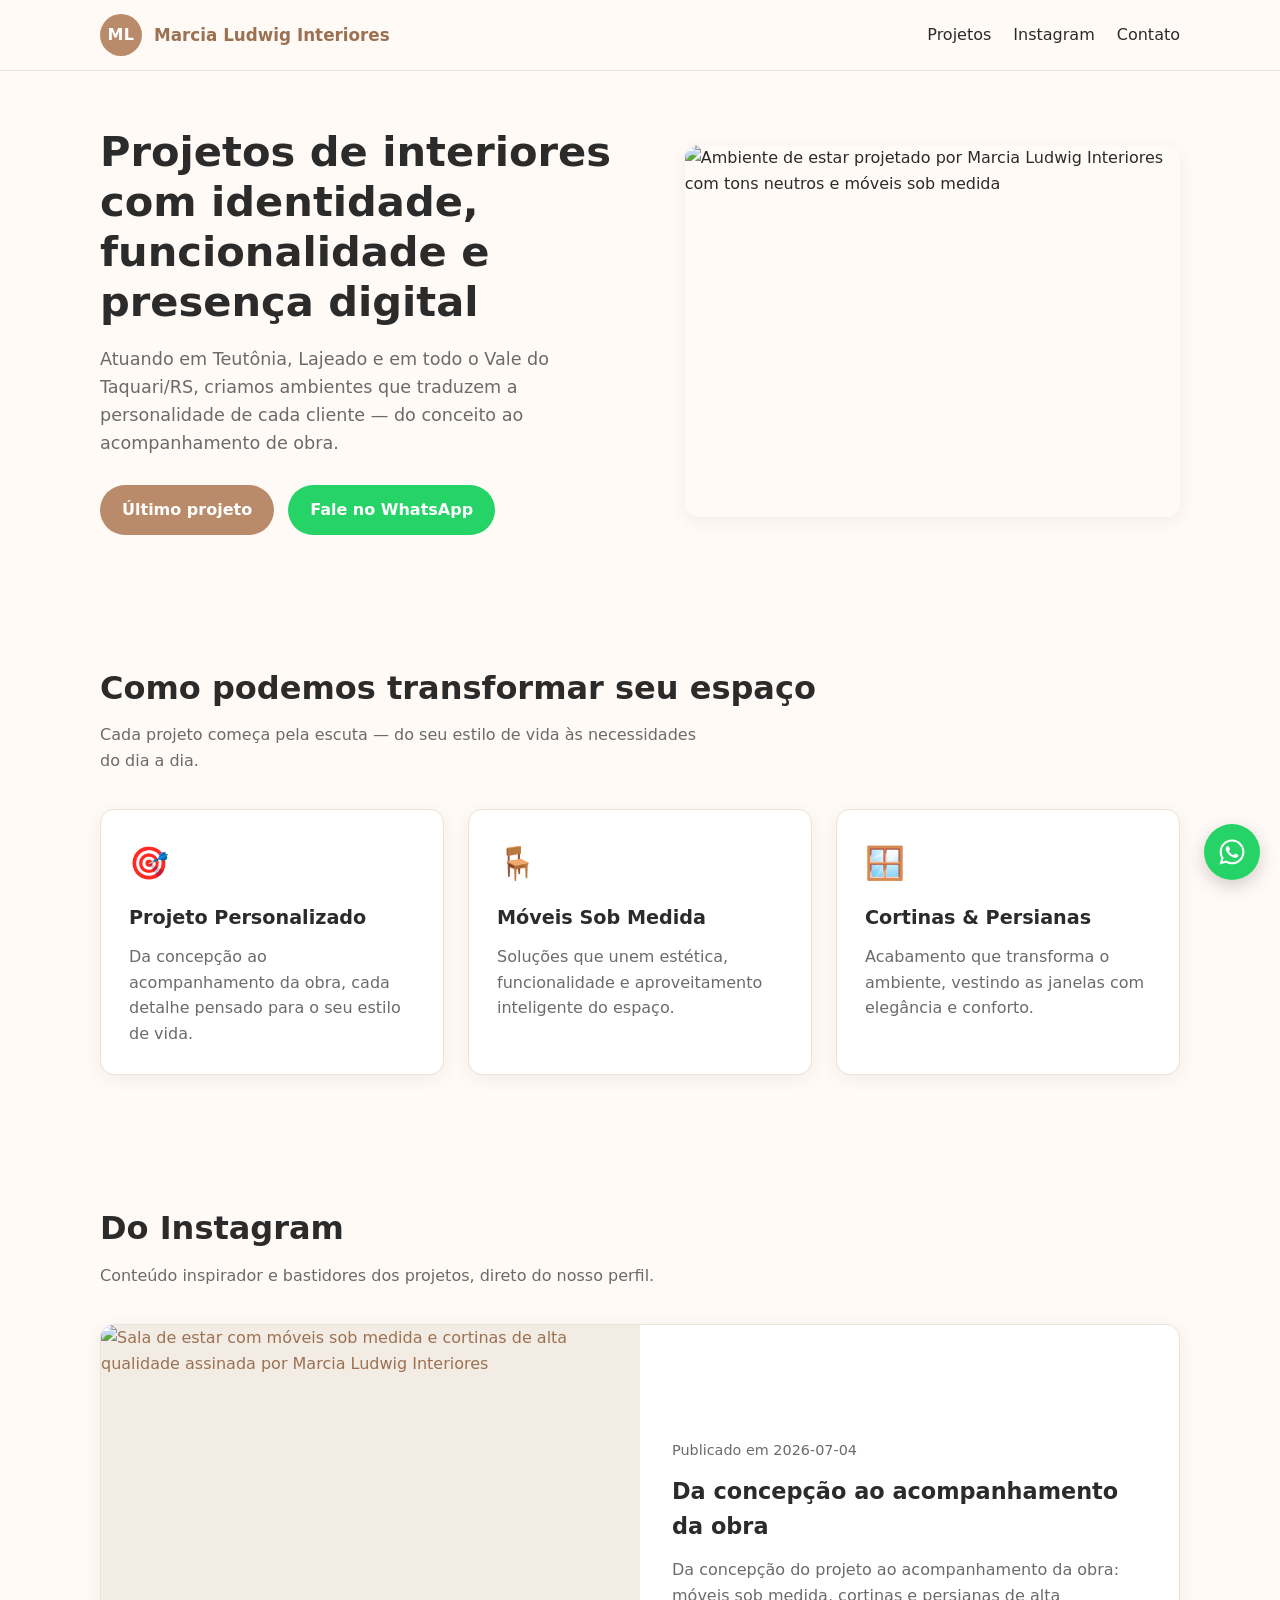
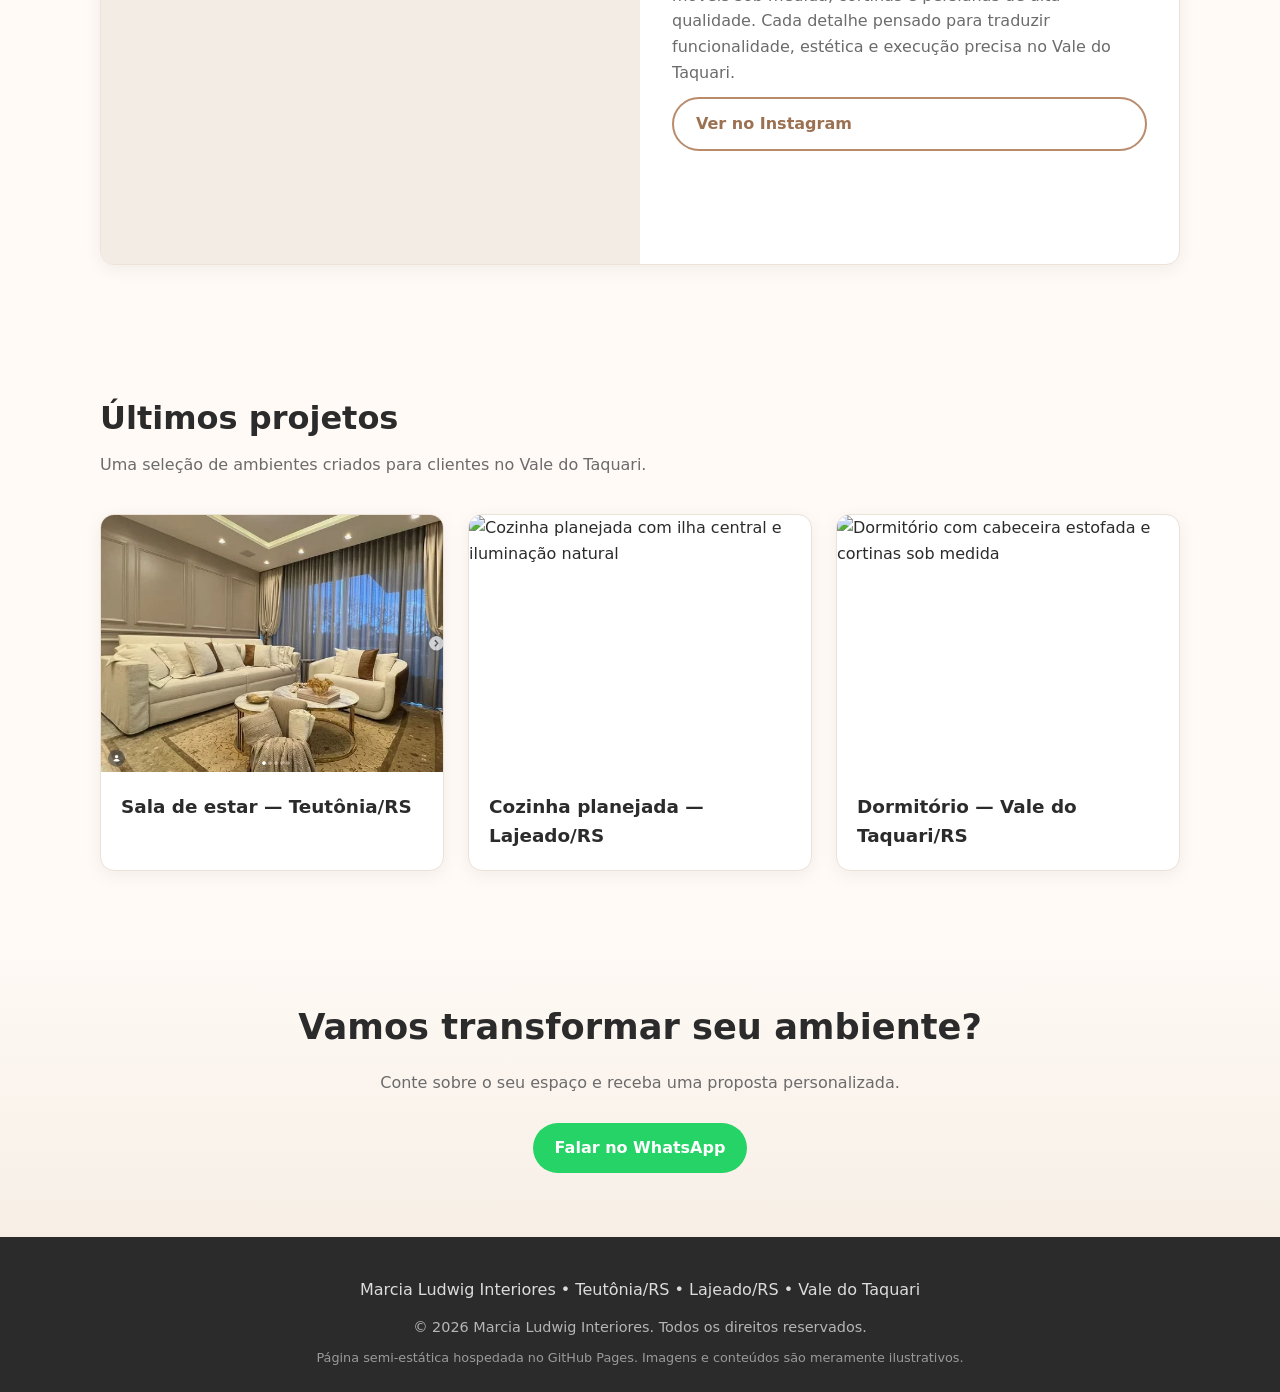
==== index_Vs1.html @ d3be419b "Rename index.html to index_Vs1.html" ====
<!DOCTYPE html>
<html lang="pt-BR">
<head>
  <meta charset="UTF-8">
  <meta name="viewport" content="width=device-width, initial-scale=1.0">

  <!-- ============================= -->
  <!-- CANONICAL & ROBOTS            -->
  <!-- ============================= -->
  <link rel="canonical" href="https://edusidegum.github.io/marcialudwiginteriores/">
  <meta name="robots" content="index, follow, max-snippet:-1, max-image-preview:large, max-video-preview:-1">
  <meta name="googlebot" content="index, follow, max-snippet:-1, max-image-preview:large, max-video-preview:-1">
  <meta name="bingbot" content="index, follow, max-snippet:-1, max-image-preview:large, max-video-preview:-1">

  <!-- ============================= -->
  <!-- HREFLANG                      -->
  <!-- ============================= -->
  <link rel="alternate" hreflang="pt-BR" href="https://edusidegum.github.io/marcialudwiginteriores/">
  <link rel="alternate" hreflang="x-default" href="https://edusidegum.github.io/marcialudwiginteriores/">

  <!-- ============================= -->
  <!-- OPEN GRAPH / TWITTER          -->
  <!-- ============================= -->
  <meta property="og:type" content="website">
  <meta property="og:site_name" content="Marcia Ludwig Interiores">
  <meta property="og:title" content="Marcia Ludwig Interiores — Projetos de interiores no Vale do Taquari">
  <meta property="og:description" content="Projetos de interiores com identidade, funcionalidade e presença digital. Atuação em Teutônia, Lajeado e Vale do Taquari/RS.">
  <meta property="og:url" content="https://edusidegum.github.io/marcialudwiginteriores/">
  <meta property="og:image" content="https://edusidegum.github.io/marcialudwiginteriores/assets/img/og-cover.jpg">
  <meta property="og:image:width" content="1200">
  <meta property="og:image:height" content="630">
  <meta property="og:locale" content="pt_BR">
  <meta name="twitter:card" content="summary_large_image">
  <meta name="twitter:title" content="Marcia Ludwig Interiores — Projetos de interiores no Vale do Taquari">
  <meta name="twitter:description" content="Projetos de interiores com identidade, funcionalidade e presença digital. Atuação em Teutônia, Lajeado e Vale do Taquari/RS.">
  <meta name="twitter:image" content="https://edusidegum.github.io/marcialudwiginteriores/assets/img/og-cover.jpg">

  <!-- ============================= -->
  <!-- FAVICON                       -->
  <!-- ============================= -->
  <link rel="icon" type="image/svg+xml" href="assets/img/favicon.svg">
  <link rel="apple-touch-icon" href="assets/img/favicon.svg">
  <link rel="mask-icon" href="assets/img/favicon.svg" color="#b98b6a">

  <!-- ============================= -->
  <!-- PRELOAD / PRECONNECT          -->
  <!-- ============================= -->
  <link rel="preload" href="assets/fonts/Inter-VariableFont_opsz,wght.woff2" as="font" type="font/woff2" crossorigin>
  <link rel="preload" as="image" href="assets/img/hero.webp" fetchpriority="high">
  <link rel="preconnect" href="https://www.instagram.com">
  <link rel="dns-prefetch" href="https://www.instagram.com">

  <!-- ============================= -->
  <!-- TÍTULO / DESCRIÇÃO            -->
  <!-- ============================= -->
  <title>Marcia Ludwig Interiores — Projetos de interiores no Vale do Taquari</title>
  <meta name="description" content="Projetos de interiores com identidade, funcionalidade e presença digital. Atuação em Teutônia, Lajeado e Vale do Taquari/RS.">
  <meta name="author" content="Marcia Ludwig Interiores">

  <!-- ============================= -->
  <!-- JSON-LD (Schema.org @graph)   -->
  <!-- ============================= -->
  <script type="application/ld+json">
  {
    "@context": "https://schema.org",
    "@graph": [
      {
        "@type": ["InteriorDesignBusiness", "LocalBusiness", "Organization"],
        "@id": "https://edusidegum.github.io/marcialudwiginteriores/#business",
        "name": "Marcia Ludwig Interiores",
        "telephone": "+5551993407905",
        "url": "https://edusidegum.github.io/marcialudwiginteriores/",
        "image": "https://edusidegum.github.io/marcialudwiginteriores/assets/img/og-cover.jpg",
        "address": {
          "@type": "PostalAddress",
          "addressLocality": "Teutônia",
          "addressRegion": "RS",
          "addressCountry": "BR"
        },
        "areaServed": ["Teutônia", "Lajeado", "Vale do Taquari", "RS"],
        "openingHours": "Mo-Sa 08:00-18:00",
        "sameAs": [
          "https://www.instagram.com/marcialudwiginteriores"
        ]
      },
      {
        "@type": "WebSite",
        "@id": "https://edusidegum.github.io/marcialudwiginteriores/#website",
        "url": "https://edusidegum.github.io/marcialudwiginteriores/",
        "name": "Marcia Ludwig Interiores",
        "inLanguage": "pt-BR",
        "publisher": {
          "@id": "https://edusidegum.github.io/marcialudwiginteriores/#business"
        },
        "potentialAction": {
          "@type": "SearchAction",
          "target": {
            "@type": "EntryPoint",
            "urlTemplate": "https://edusidegum.github.io/marcialudwiginteriores/?s={search_term_string}"
          },
          "query-input": "required name=search_term_string"
        }
      },
      {
        "@type": "WebPage",
        "@id": "https://edusidegum.github.io/marcialudwiginteriores/#webpage",
        "url": "https://edusidegum.github.io/marcialudwiginteriores/",
        "name": "Marcia Ludwig Interiores — Projetos de interiores no Vale do Taquari",
        "description": "Projetos de interiores com identidade, funcionalidade e presença digital. Atuação em Teutônia, Lajeado e Vale do Taquari/RS.",
        "inLanguage": "pt-BR",
        "isPartOf": {
          "@id": "https://edusidegum.github.io/marcialudwiginteriores/#website"
        },
        "about": {
          "@id": "https://edusidegum.github.io/marcialudwiginteriores/#business"
        }
      }
    ]
  }
  </script>

  <!-- ============================= -->
  <!-- CSS INLINE                    -->
  <!-- ============================= -->
  <style>
    /* ---------- Fontes ---------- */
    @font-face {
      font-family: 'Inter';
      src: url('assets/fonts/Inter-VariableFont_opsz,wght.woff2') format('woff2-variations');
      font-weight: 100 900;
      font-display: swap;
    }

    @font-face {
      font-family: 'Inter';
      src: url('assets/fonts/Inter-Italic-VariableFont_opsz,wght.woff2') format('woff2-variations');
      font-weight: 100 900;
      font-style: italic;
      font-display: swap;
    }

    /* ---------- Variáveis de tema ---------- */
    :root {
      --bg: #fffaf6;
      --surface: #ffffff;
      --primary: #b98b6a;
      --primary-dark: #9c7152;
      --text: #2b2b2b;
      --text-muted: #6b6b6b;
      --border: #ece2d8;
      --shadow: 0 4px 18px rgba(0, 0, 0, 0.06);
      --radius: 14px;
      --max-width: 1120px;
      --whatsapp: #25d366;
    }

    /* ---------- Reset básico ---------- */
    *, *::before, *::after {
      box-sizing: border-box;
      margin: 0;
      padding: 0;
    }

    html {
      scroll-behavior: smooth;
    }

    body {
      font-family: 'Inter', system-ui, -apple-system, Segoe UI, Roboto, sans-serif;
      background-color: var(--bg);
      color: var(--text);
      line-height: 1.6;
      -webkit-font-smoothing: antialiased;
    }

    img {
      max-width: 100%;
      height: auto;
      display: block;
    }

    a {
      color: var(--primary-dark);
      text-decoration: none;
    }

    a:hover {
      text-decoration: underline;
    }

    .container {
      width: 100%;
      max-width: var(--max-width);
      margin: 0 auto;
      padding: 0 20px;
    }

    /* ---------- Skip link ---------- */
    .skip-link {
      position: absolute;
      left: -999px;
      top: 0;
      background: var(--primary);
      color: #fff;
      padding: 10px 16px;
      z-index: 1000;
      border-radius: 0 0 8px 0;
    }

    .skip-link:focus {
      left: 0;
    }

    /* ---------- Header ---------- */
    .site-header {
      position: sticky;
      top: 0;
      background: rgba(255, 250, 246, 0.92);
      backdrop-filter: blur(8px);
      border-bottom: 1px solid var(--border);
      z-index: 100;
    }

    .site-header .container {
      display: flex;
      align-items: center;
      justify-content: space-between;
      gap: 16px;
      padding-top: 14px;
      padding-bottom: 14px;
    }

    .brand {
      display: flex;
      align-items: center;
      gap: 12px;
      font-weight: 700;
    }

    .brand .logo {
      display: inline-flex;
      align-items: center;
      justify-content: center;
      width: 42px;
      height: 42px;
      border-radius: 50%;
      background: var(--primary);
      color: #fff;
      font-weight: 800;
      letter-spacing: 0.5px;
    }

    .brand .brand-name {
      font-size: 1.05rem;
      line-height: 1.2;
    }

    .site-nav ul {
      list-style: none;
      display: flex;
      gap: 22px;
      align-items: center;
    }

    .site-nav a {
      color: var(--text);
      font-weight: 500;
    }

    .site-nav a:hover {
      color: var(--primary-dark);
    }

    /* ---------- Botões ---------- */
    .btn {
      display: inline-block;
      padding: 12px 22px;
      border-radius: 999px;
      font-weight: 600;
      transition: transform 0.15s ease, background 0.2s ease;
      cursor: pointer;
      border: none;
    }

    .btn-primary {
      background: var(--primary);
      color: #fff;
    }

    .btn-primary:hover {
      background: var(--primary-dark);
      text-decoration: none;
    }

    .btn-outline {
      background: transparent;
      color: var(--primary-dark);
      border: 2px solid var(--primary);
    }

    .btn-outline:hover {
      background: var(--primary);
      color: #fff;
      text-decoration: none;
    }

    .btn-whatsapp {
      background: var(--whatsapp);
      color: #fff;
    }

    .btn-whatsapp:hover {
      background: #1da851;
      text-decoration: none;
    }

    /* ---------- Hero ---------- */
    .hero {
      padding: 56px 0 64px;
    }

    .hero .container {
      display: grid;
      grid-template-columns: 1.1fr 1fr;
      gap: 40px;
      align-items: center;
    }

    .hero h1 {
      font-size: clamp(1.8rem, 3.4vw, 2.6rem);
      line-height: 1.2;
      margin-bottom: 18px;
    }

    .hero p.subtitle {
      color: var(--text-muted);
      font-size: 1.1rem;
      margin-bottom: 28px;
      max-width: 52ch;
    }

    .hero .cta-group {
      display: flex;
      flex-wrap: wrap;
      gap: 14px;
    }

    .hero-img {
      border-radius: var(--radius);
      box-shadow: var(--shadow);
      width: 100%;
      aspect-ratio: 4 / 3;
      object-fit: cover;
    }

    /* ---------- Seção genérica ---------- */
    section {
      padding: 64px 0;
    }

    .section-title {
      font-size: clamp(1.5rem, 2.6vw, 2rem);
      margin-bottom: 8px;
    }

    .section-subtitle {
      color: var(--text-muted);
      margin-bottom: 36px;
      max-width: 60ch;
    }

    /* ---------- Valores ---------- */
    .values-grid {
      display: grid;
      grid-template-columns: repeat(3, 1fr);
      gap: 24px;
    }

    .value-card {
      background: var(--surface);
      border: 1px solid var(--border);
      border-radius: var(--radius);
      padding: 28px;
      box-shadow: var(--shadow);
    }

    .value-card .icon {
      font-size: 2rem;
      margin-bottom: 14px;
    }

    .value-card h3 {
      font-size: 1.2rem;
      margin-bottom: 10px;
    }

    .value-card p {
      color: var(--text-muted);
    }

    /* ---------- Instagram feature ---------- */
    .ig-feature {
      background: var(--surface);
      border: 1px solid var(--border);
      border-radius: var(--radius);
      box-shadow: var(--shadow);
      overflow: hidden;
    }

    .ig-feature .container-grid {
      display: grid;
      grid-template-columns: 1fr 1fr;
      align-items: stretch;
    }

    .ig-feature .ig-img-wrap {
      position: relative;
      background: #f3ece4;
    }

    .ig-feature .ig-img-wrap img {
      width: 100%;
      height: 100%;
      object-fit: cover;
    }

    .ig-feature .ig-text {
      padding: 32px;
      display: flex;
      flex-direction: column;
      justify-content: center;
      gap: 12px;
    }

    .ig-feature .ig-date {
      color: var(--text-muted);
      font-size: 0.9rem;
    }

    .ig-feature .ig-title {
      font-size: 1.4rem;
    }

    .ig-feature .ig-excerpt {
      color: var(--text-muted);
    }

    /* ---------- Portfolio ---------- */
    .portfolio-carousel {
      display: grid;
      grid-template-columns: repeat(3, 1fr);
      gap: 24px;
    }

    .project-card {
      background: var(--surface);
      border: 1px solid var(--border);
      border-radius: var(--radius);
      overflow: hidden;
      box-shadow: var(--shadow);
    }

    .project-card img {
      width: 100%;
      aspect-ratio: 4 / 3;
      object-fit: cover;
    }

    .project-card .project-body {
      padding: 20px;
    }

    .project-card h3 {
      font-size: 1.15rem;
    }

    /* ---------- Contato ---------- */
    .contact {
      text-align: center;
      background: linear-gradient(180deg, #fffaf6 0%, #f7efe6 100%);
    }

    .contact h2 {
      font-size: clamp(1.6rem, 3vw, 2.2rem);
      margin-bottom: 14px;
    }

    .contact p {
      color: var(--text-muted);
      margin-bottom: 28px;
    }

    /* ---------- Footer ---------- */
    .site-footer {
      background: #2b2b2b;
      color: #dcdcdc;
      padding: 40px 0 24px;
    }

    .site-footer .footer-info {
      text-align: center;
      margin-bottom: 14px;
    }

    .site-footer .footer-copy {
      text-align: center;
      font-size: 0.9rem;
      color: #b5b5b5;
      margin-bottom: 8px;
    }

    .site-footer .footer-disclaimer {
      text-align: center;
      font-size: 0.8rem;
      color: #9a9a9a;
    }

    /* ---------- Floating WhatsApp ---------- */
    .whatsapp-float {
      position: fixed;
      right: 20px;
      bottom: 20px;
      width: 56px;
      height: 56px;
      background: var(--whatsapp);
      border-radius: 50%;
      display: flex;
      align-items: center;
      justify-content: center;
      box-shadow: 0 6px 18px rgba(0, 0, 0, 0.18);
      z-index: 999;
    }

    .whatsapp-float:hover {
      background: #1da851;
      text-decoration: none;
    }

    .whatsapp-float svg {
      width: 30px;
      height: 30px;
      fill: #fff;
    }

    /* ---------- Responsivo ---------- */
    @media (max-width: 860px) {
      .hero .container,
      .ig-feature .container-grid {
        grid-template-columns: 1fr;
      }

      .values-grid,
      .portfolio-carousel {
        grid-template-columns: 1fr;
      }

      .site-nav ul {
        gap: 14px;
      }
    }
  </style>
</head>

<body>
  <!-- Skip link -->
  <a class="skip-link" href="#conteudo">Pular para o conteúdo</a>

  <!-- ============================= -->
  <!-- HEADER                        -->
  <!-- ============================= -->
  <header class="site-header">
    <div class="container">
      <a class="brand" href="https://edusidegum.github.io/marcialudwiginteriores/" aria-label="Marcia Ludwig Interiores — página inicial">
        <span class="logo" aria-hidden="true">ML</span>
        <span class="brand-name">Marcia Ludwig Interiores</span>
      </a>

      <nav class="site-nav" aria-label="Navegação principal">
        <ul>
          <li><a href="#projetos">Projetos</a></li>
          <li><a href="https://www.instagram.com/marcialudwiginteriores" target="_blank" rel="noopener noreferrer">Instagram</a></li>
          <li><a href="#contato">Contato</a></li>
        </ul>
      </nav>
    </div>
  </header>

  <!-- ============================= -->
  <!-- MAIN                          -->
  <!-- ============================= -->
  <main id="conteudo">

    <!-- ---------- HERO ---------- -->
    <section class="hero" aria-label="Apresentação">
      <div class="container">
        <div class="hero-text">
          <h1>Projetos de interiores com identidade, funcionalidade e presença digital</h1>
          <p class="subtitle">
            Atuando em Teutônia, Lajeado e em todo o Vale do Taquari/RS, criamos ambientes
            que traduzem a personalidade de cada cliente — do conceito ao acompanhamento de obra.
          </p>
          <div class="cta-group">
            <a class="btn btn-primary" href="#projetos">Último projeto</a>
            <a class="btn btn-whatsapp" href="https://wa.me/5551993407905?text=Vim_da_Pagina_Home" target="_blank" rel="noopener noreferrer">Fale no WhatsApp</a>
          </div>
        </div>

        <div class="hero-media">
          <img
            class="hero-img"
            src="assets/img/hero.webp"
            alt="Ambiente de estar projetado por Marcia Ludwig Interiores com tons neutros e móveis sob medida"
            width="800"
            height="600"
            fetchpriority="high"
            decoding="async">
        </div>
      </div>
    </section>

    <!-- ---------- VALORES ---------- -->
    <section class="values" aria-label="Diferenciais">
      <div class="container">
        <h2 class="section-title">Como podemos transformar seu espaço</h2>
        <p class="section-subtitle">Cada projeto começa pela escuta — do seu estilo de vida às necessidades do dia a dia.</p>

        <div class="values-grid">
          <article class="value-card">
            <div class="icon" aria-hidden="true">🎯</div>
            <h3>Projeto Personalizado</h3>
            <p>Da concepção ao acompanhamento da obra, cada detalhe pensado para o seu estilo de vida.</p>
          </article>

          <article class="value-card">
            <div class="icon" aria-hidden="true">🪑</div>
            <h3>Móveis Sob Medida</h3>
            <p>Soluções que unem estética, funcionalidade e aproveitamento inteligente do espaço.</p>
          </article>

          <article class="value-card">
            <div class="icon" aria-hidden="true">🪟</div>
            <h3>Cortinas &amp; Persianas</h3>
            <p>Acabamento que transforma o ambiente, vestindo as janelas com elegância e conforto.</p>
          </article>
        </div>
      </div>
    </section>

    <!-- ---------- INSTAGRAM FEATURE ---------- -->
    <section class="ig-feature-section" aria-label="Destaque do Instagram">
      <div class="container">
        <h2 class="section-title">Do Instagram</h2>
        <p class="section-subtitle">Conteúdo inspirador e bastidores dos projetos, direto do nosso perfil.</p>

        <article class="ig-feature">
          <div class="container-grid">
            <div class="ig-img-wrap">
              <a id="ig-img-link" href="https://www.instagram.com/marcialudwiginteriores/" target="_blank" rel="noopener noreferrer">
                <img
                  id="ig-img"
                  src="assets/img/ig-fallback.webp"
                  alt="Publicação em destaque do Instagram de Marcia Ludwig Interiores"
                  width="600"
                  height="600"
                  loading="lazy"
                  decoding="async">
              </a>
            </div>

            <div class="ig-text">
              <span class="ig-date" id="ig-date">Atualizado em breve</span>
              <h3 class="ig-title" id="ig-title-text">Acompanhe nosso Instagram</h3>
              <p class="ig-excerpt" id="ig-excerpt">
                Seguimos compartilhando projetos, ambientes e novidades. Visite nosso perfil para ver
                os últimos trabalhos e inspirações de interiores.
              </p>
              <a id="ig-cta" class="btn btn-outline" href="https://www.instagram.com/marcialudwiginteriores/" target="_blank" rel="noopener noreferrer">Ver no Instagram</a>
            </div>
          </div>
        </article>
      </div>
    </section>

    <!-- ---------- PORTFOLIO ---------- -->
    <section class="portfolio" id="projetos" aria-label="Portfólio">
      <div class="container">
        <h2 class="section-title">Últimos projetos</h2>
        <p class="section-subtitle">Uma seleção de ambientes criados para clientes no Vale do Taquari.</p>

        <div class="portfolio-carousel">
          <article class="project-card">
            <img
              src="assets/img/projeto-01.webp"
              alt="Sala de estar com paleta neutra e móveis sob medida assinada por Marcia Ludwig Interiores"
              width="600"
              height="450"
              loading="lazy"
              decoding="async">
            <div class="project-body">
              <h3>Sala de estar — Teutônia/RS</h3>
            </div>
          </article>

          <article class="project-card">
            <img
              src="assets/img/projeto-02.webp"
              alt="Cozinha planejada com ilha central e iluminação natural"
              width="600"
              height="450"
              loading="lazy"
              decoding="async">
            <div class="project-body">
              <h3>Cozinha planejada — Lajeado/RS</h3>
            </div>
          </article>

          <article class="project-card">
            <img
              src="assets/img/projeto-03.webp"
              alt="Dormitório com cabeceira estofada e cortinas sob medida"
              width="600"
              height="450"
              loading="lazy"
              decoding="async">
            <div class="project-body">
              <h3>Dormitório — Vale do Taquari/RS</h3>
            </div>
          </article>
        </div>
      </div>
    </section>

    <!-- ---------- CONTATO ---------- -->
    <section class="contact" id="contato" aria-label="Contato">
      <div class="container">
        <h2>Vamos transformar seu ambiente?</h2>
        <p>Conte sobre o seu espaço e receba uma proposta personalizada.</p>
        <a class="btn btn-whatsapp" href="https://wa.me/5551993407905?text=Vim_da_Pagina_Home" target="_blank" rel="noopener noreferrer">Falar no WhatsApp</a>
      </div>
    </section>

  </main>

  <!-- ============================= -->
  <!-- FOOTER                        -->
  <!-- ============================= -->
  <footer class="site-footer">
    <div class="container">
      <p class="footer-info">Marcia Ludwig Interiores • Teutônia/RS • Lajeado/RS • Vale do Taquari</p>
      <p class="footer-copy">© 2026 Marcia Ludwig Interiores. Todos os direitos reservados.</p>
      <p class="footer-disclaimer">Página semi-estática hospedada no GitHub Pages. Imagens e conteúdos são meramente ilustrativos.</p>
    </div>
  </footer>

  <!-- ============================= -->
  <!-- FLOATING WHATSAPP             -->
  <!-- ============================= -->
  <a class="whatsapp-float"
     href="https://wa.me/5551993407905?text=Vim_da_Pagina_Home"
     target="_blank"
     rel="noopener noreferrer"
     aria-label="Falar no WhatsApp">
    <svg viewBox="0 0 24 24" aria-hidden="true" focusable="false">
      <path d="M19.05 4.91A9.82 9.82 0 0 0 12.04 2C6.58 2 2.13 6.45 2.13 11.91c0 1.75.46 3.45 1.32 4.95L2 22l5.25-1.38a9.9 9.9 0 0 0 4.79 1.22h.01c5.46 0 9.91-4.45 9.91-9.91 0-2.65-1.03-5.14-2.91-7.02ZM12.05 20.15h-.01a8.2 8.2 0 0 1-4.18-1.15l-.3-.18-3.12.82.83-3.04-.2-.31a8.18 8.18 0 0 1-1.26-4.38c0-4.54 3.7-8.23 8.24-8.23 2.2 0 4.27.86 5.82 2.42a8.18 8.18 0 0 1 2.41 5.82c0 4.54-3.69 8.23-8.23 8.23Zm4.52-6.16c-.25-.12-1.47-.72-1.69-.81-.23-.08-.39-.12-.56.12-.16.25-.64.81-.79.97-.14.17-.29.19-.54.06-.25-.12-1.05-.39-1.99-1.23-.74-.66-1.23-1.47-1.38-1.72-.14-.25-.02-.38.11-.5.11-.11.25-.29.37-.43.12-.14.16-.25.25-.41.08-.17.04-.31-.02-.43-.06-.12-.56-1.34-.76-1.84-.2-.48-.41-.42-.56-.43h-.48c-.17 0-.43.06-.66.31-.23.25-.86.85-.86 2.07 0 1.22.89 2.4 1.01 2.56.12.17 1.75 2.67 4.23 3.74.59.26 1.05.41 1.41.52.59.19 1.13.16 1.56.1.48-.07 1.47-.6 1.68-1.18.21-.58.21-1.07.14-1.18-.06-.11-.22-.17-.47-.29Z"/>
    </svg>
  </a>

  <!-- ============================= -->
  <!-- SCRIPTS                       -->
  <!-- ============================= -->
  <script src="assets/js/main.js" defer></script>
</body>
</html>
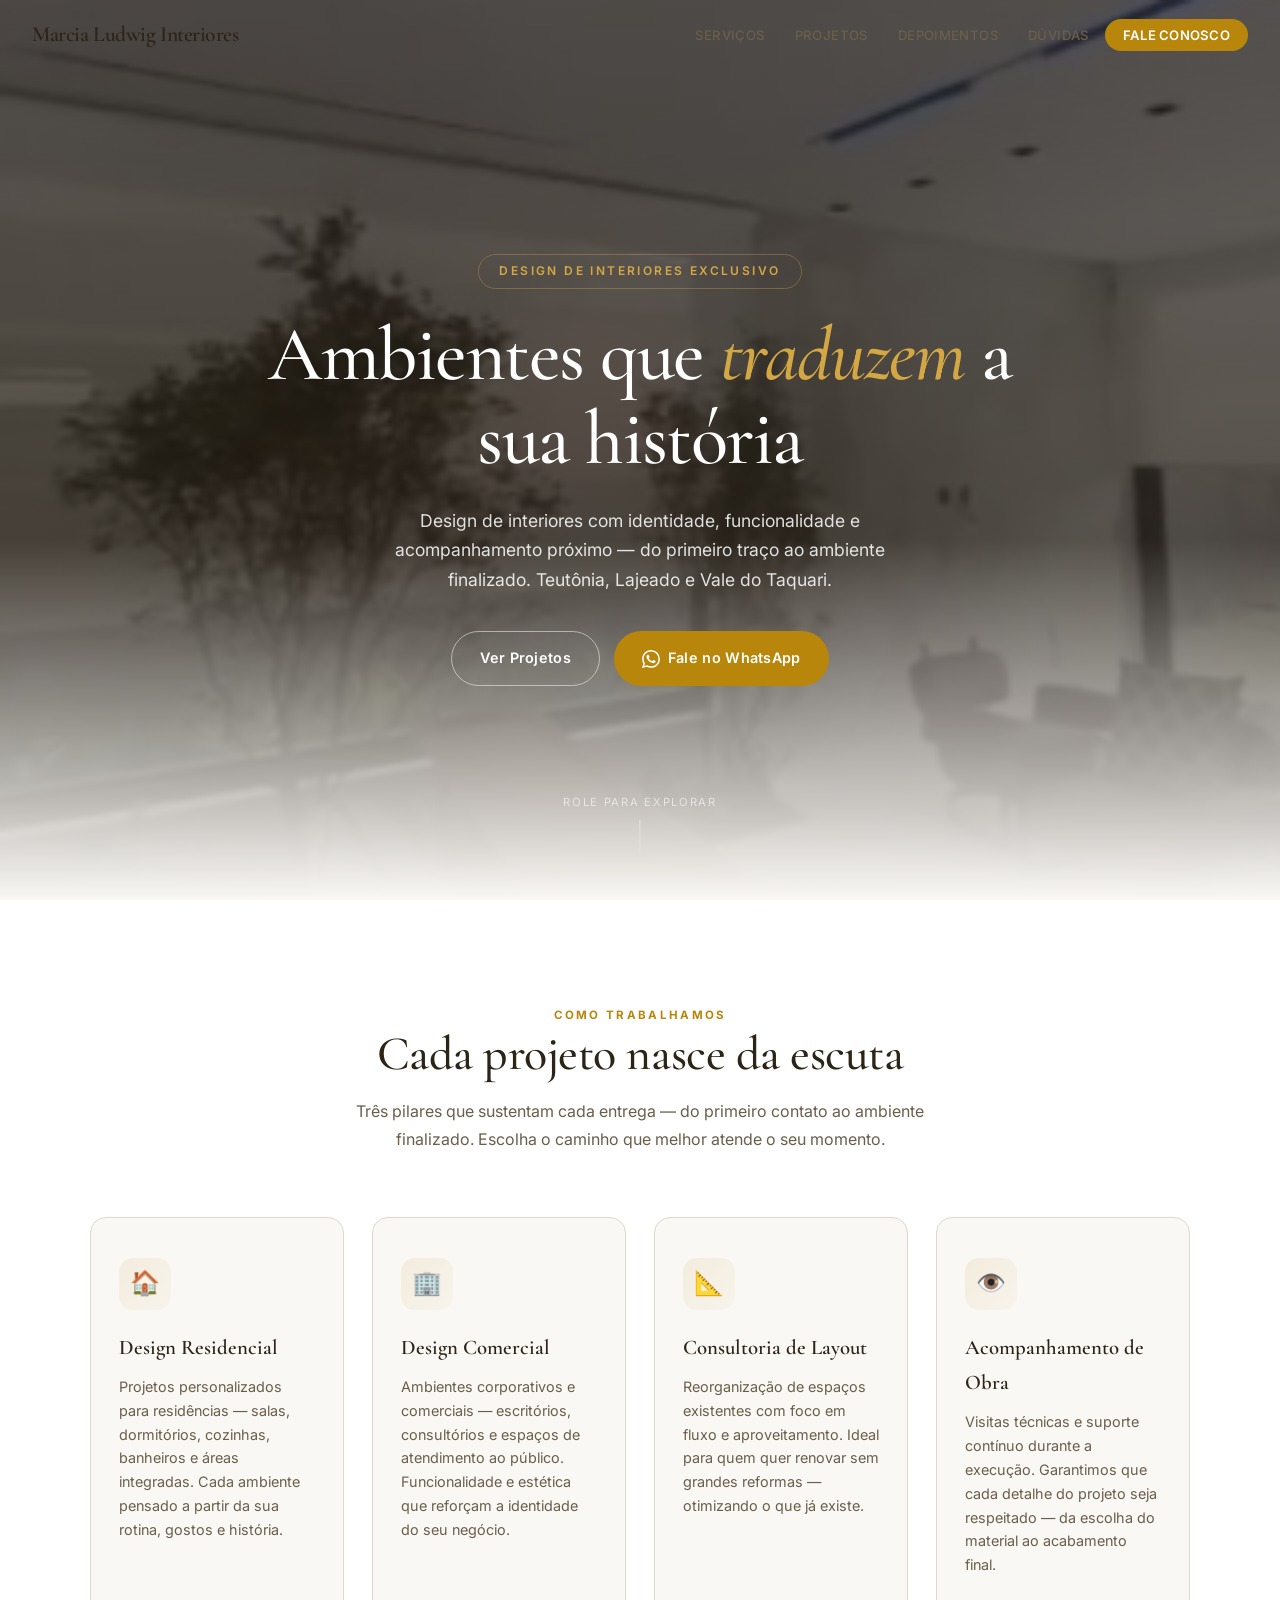
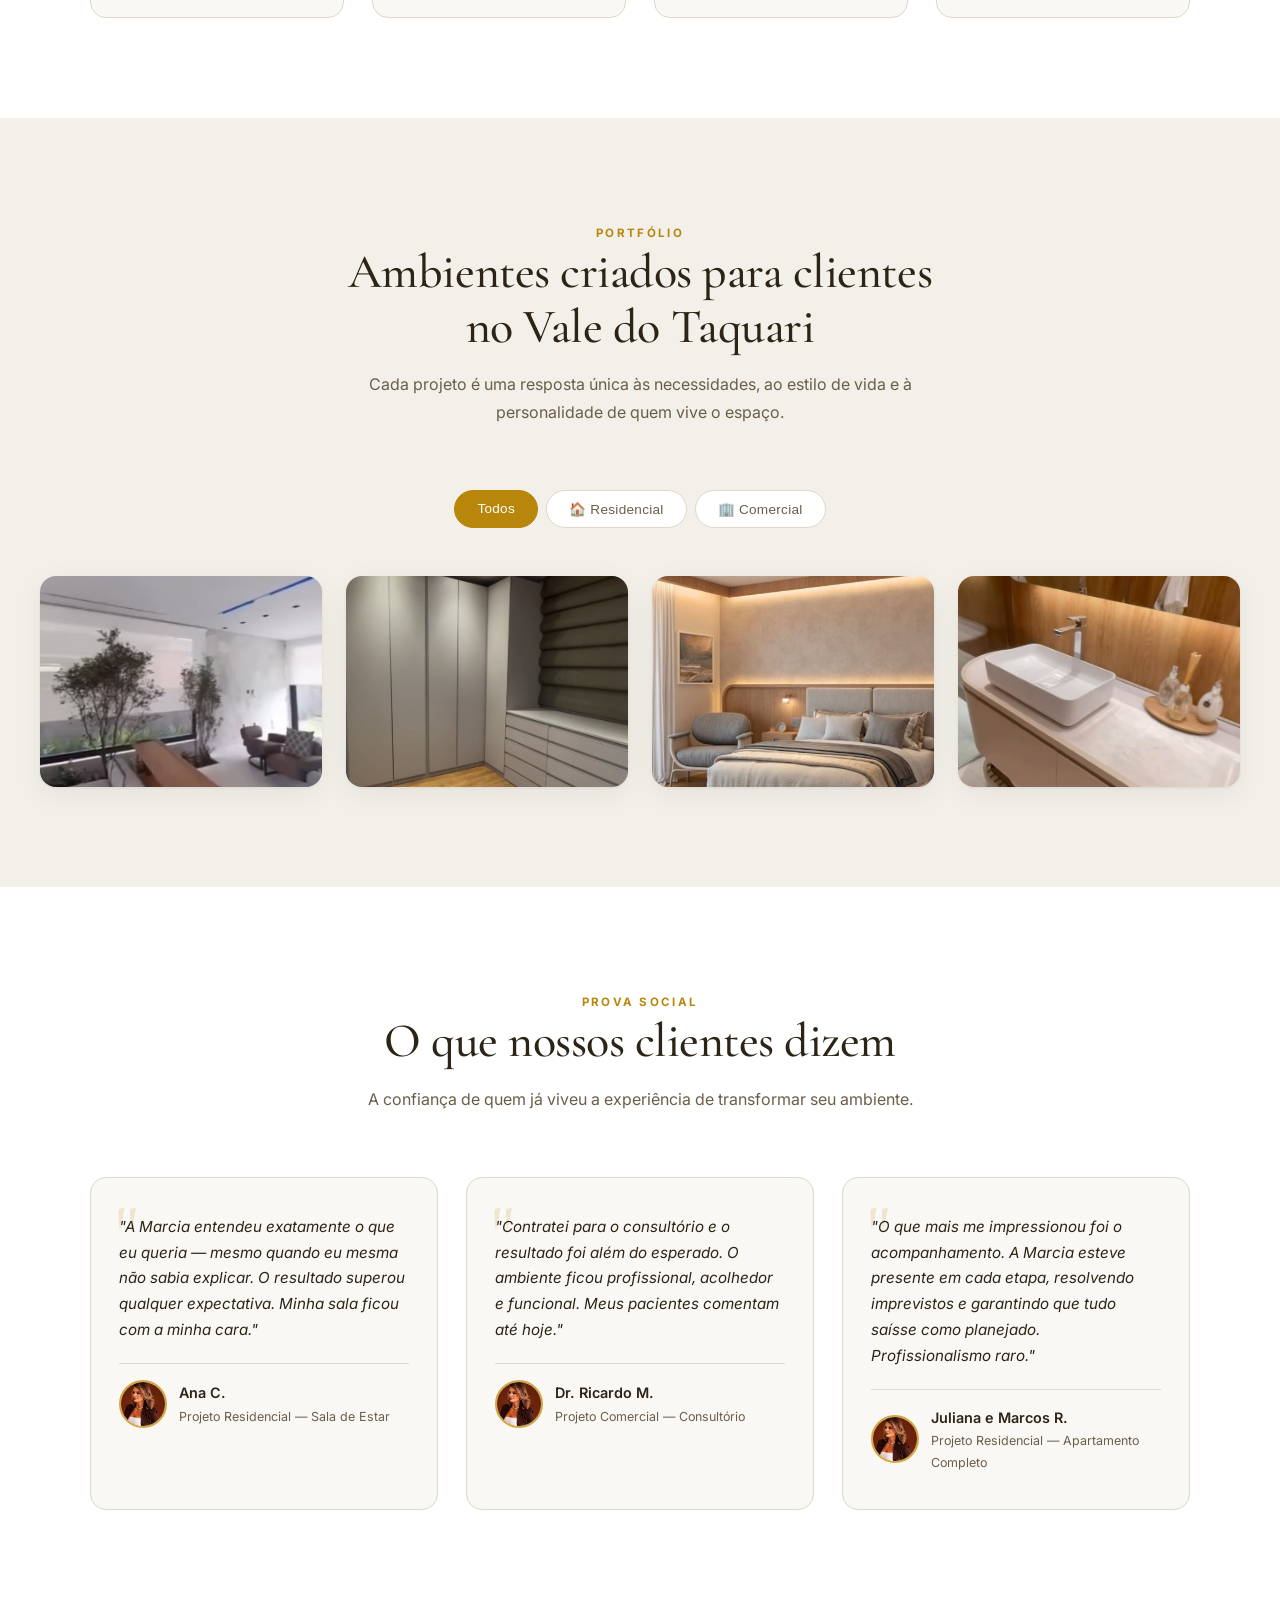
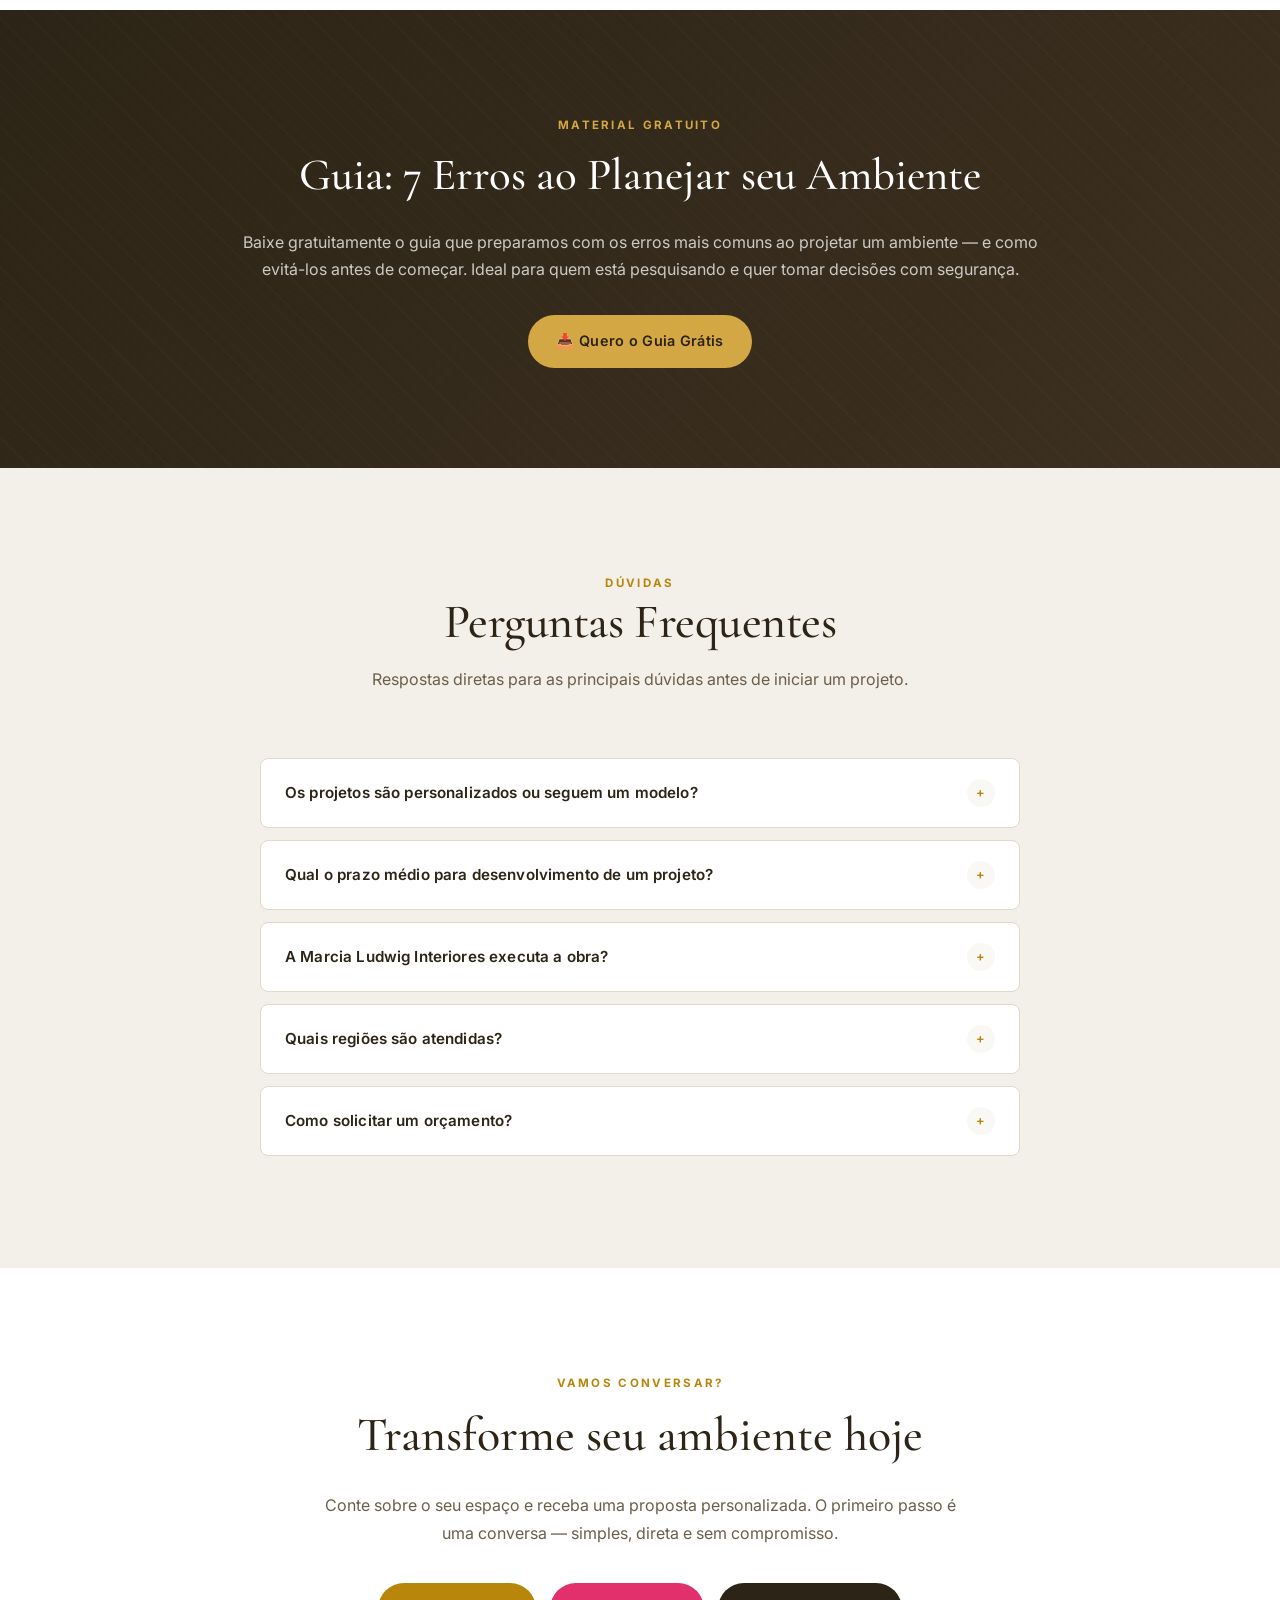
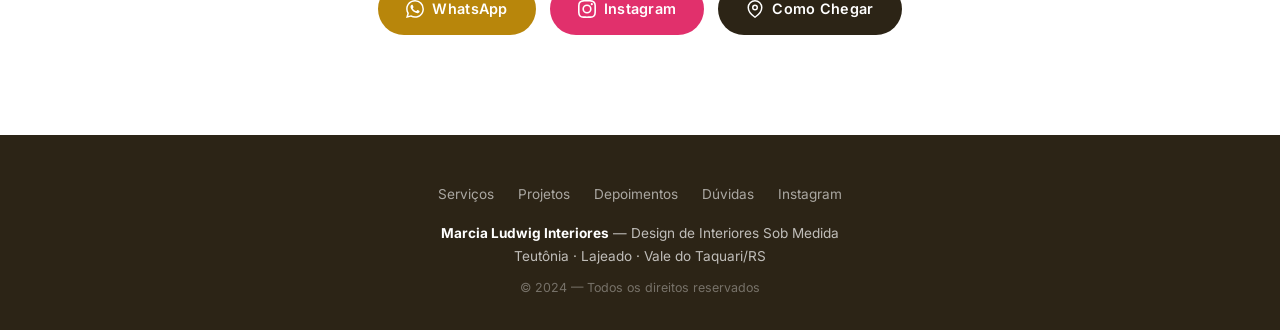
==== commit 70b59b09: "Create index_Vs1.html" ====
--- a/index_Vs1.html
+++ b/index_Vs1.html
@@ -1,773 +1,829 @@
-<!DOCTYPE html>
-<html lang="pt-BR">
-<head>
-  <meta charset="UTF-8">
-  <meta name="viewport" content="width=device-width, initial-scale=1.0">
-
-  <!-- ============================= -->
-  <!-- CANONICAL & ROBOTS            -->
-  <!-- ============================= -->
-  <link rel="canonical" href="https://edusidegum.github.io/marcialudwiginteriores/">
-  <meta name="robots" content="index, follow, max-snippet:-1, max-image-preview:large, max-video-preview:-1">
-  <meta name="googlebot" content="index, follow, max-snippet:-1, max-image-preview:large, max-video-preview:-1">
-  <meta name="bingbot" content="index, follow, max-snippet:-1, max-image-preview:large, max-video-preview:-1">
-
-  <!-- ============================= -->
-  <!-- HREFLANG                      -->
-  <!-- ============================= -->
-  <link rel="alternate" hreflang="pt-BR" href="https://edusidegum.github.io/marcialudwiginteriores/">
-  <link rel="alternate" hreflang="x-default" href="https://edusidegum.github.io/marcialudwiginteriores/">
-
-  <!-- ============================= -->
-  <!-- OPEN GRAPH / TWITTER          -->
-  <!-- ============================= -->
-  <meta property="og:type" content="website">
-  <meta property="og:site_name" content="Marcia Ludwig Interiores">
-  <meta property="og:title" content="Marcia Ludwig Interiores — Projetos de interiores no Vale do Taquari">
-  <meta property="og:description" content="Projetos de interiores com identidade, funcionalidade e presença digital. Atuação em Teutônia, Lajeado e Vale do Taquari/RS.">
-  <meta property="og:url" content="https://edusidegum.github.io/marcialudwiginteriores/">
-  <meta property="og:image" content="https://edusidegum.github.io/marcialudwiginteriores/assets/img/og-cover.jpg">
-  <meta property="og:image:width" content="1200">
-  <meta property="og:image:height" content="630">
-  <meta property="og:locale" content="pt_BR">
-  <meta name="twitter:card" content="summary_large_image">
-  <meta name="twitter:title" content="Marcia Ludwig Interiores — Projetos de interiores no Vale do Taquari">
-  <meta name="twitter:description" content="Projetos de interiores com identidade, funcionalidade e presença digital. Atuação em Teutônia, Lajeado e Vale do Taquari/RS.">
-  <meta name="twitter:image" content="https://edusidegum.github.io/marcialudwiginteriores/assets/img/og-cover.jpg">
-
-  <!-- ============================= -->
-  <!-- FAVICON                       -->
-  <!-- ============================= -->
-  <link rel="icon" type="image/svg+xml" href="assets/img/favicon.svg">
-  <link rel="apple-touch-icon" href="assets/img/favicon.svg">
-  <link rel="mask-icon" href="assets/img/favicon.svg" color="#b98b6a">
-
-  <!-- ============================= -->
-  <!-- PRELOAD / PRECONNECT          -->
-  <!-- ============================= -->
-  <link rel="preload" href="assets/fonts/Inter-VariableFont_opsz,wght.woff2" as="font" type="font/woff2" crossorigin>
-  <link rel="preload" as="image" href="assets/img/hero.webp" fetchpriority="high">
-  <link rel="preconnect" href="https://www.instagram.com">
-  <link rel="dns-prefetch" href="https://www.instagram.com">
-
-  <!-- ============================= -->
-  <!-- TÍTULO / DESCRIÇÃO            -->
-  <!-- ============================= -->
-  <title>Marcia Ludwig Interiores — Projetos de interiores no Vale do Taquari</title>
-  <meta name="description" content="Projetos de interiores com identidade, funcionalidade e presença digital. Atuação em Teutônia, Lajeado e Vale do Taquari/RS.">
-  <meta name="author" content="Marcia Ludwig Interiores">
-
-  <!-- ============================= -->
-  <!-- JSON-LD (Schema.org @graph)   -->
-  <!-- ============================= -->
-  <script type="application/ld+json">
-  {
-    "@context": "https://schema.org",
-    "@graph": [
-      {
-        "@type": ["InteriorDesignBusiness", "LocalBusiness", "Organization"],
-        "@id": "https://edusidegum.github.io/marcialudwiginteriores/#business",
-        "name": "Marcia Ludwig Interiores",
-        "telephone": "+5551993407905",
-        "url": "https://edusidegum.github.io/marcialudwiginteriores/",
-        "image": "https://edusidegum.github.io/marcialudwiginteriores/assets/img/og-cover.jpg",
-        "address": {
-          "@type": "PostalAddress",
-          "addressLocality": "Teutônia",
-          "addressRegion": "RS",
-          "addressCountry": "BR"
-        },
-        "areaServed": ["Teutônia", "Lajeado", "Vale do Taquari", "RS"],
-        "openingHours": "Mo-Sa 08:00-18:00",
-        "sameAs": [
-          "https://www.instagram.com/marcialudwiginteriores"
-        ]
-      },
-      {
-        "@type": "WebSite",
-        "@id": "https://edusidegum.github.io/marcialudwiginteriores/#website",
-        "url": "https://edusidegum.github.io/marcialudwiginteriores/",
-        "name": "Marcia Ludwig Interiores",
-        "inLanguage": "pt-BR",
-        "publisher": {
-          "@id": "https://edusidegum.github.io/marcialudwiginteriores/#business"
-        },
-        "potentialAction": {
-          "@type": "SearchAction",
-          "target": {
-            "@type": "EntryPoint",
-            "urlTemplate": "https://edusidegum.github.io/marcialudwiginteriores/?s={search_term_string}"
-          },
-          "query-input": "required name=search_term_string"
-        }
-      },
-      {
-        "@type": "WebPage",
-        "@id": "https://edusidegum.github.io/marcialudwiginteriores/#webpage",
-        "url": "https://edusidegum.github.io/marcialudwiginteriores/",
-        "name": "Marcia Ludwig Interiores — Projetos de interiores no Vale do Taquari",
-        "description": "Projetos de interiores com identidade, funcionalidade e presença digital. Atuação em Teutônia, Lajeado e Vale do Taquari/RS.",
-        "inLanguage": "pt-BR",
-        "isPartOf": {
-          "@id": "https://edusidegum.github.io/marcialudwiginteriores/#website"
-        },
-        "about": {
-          "@id": "https://edusidegum.github.io/marcialudwiginteriores/#business"
-        }
-      }
-    ]
-  }
-  </script>
-
-  <!-- ============================= -->
-  <!-- CSS INLINE                    -->
-  <!-- ============================= -->
-  <style>
-    /* ---------- Fontes ---------- */
-    @font-face {
-      font-family: 'Inter';
-      src: url('assets/fonts/Inter-VariableFont_opsz,wght.woff2') format('woff2-variations');
-      font-weight: 100 900;
-      font-display: swap;
-    }
-
-    @font-face {
-      font-family: 'Inter';
-      src: url('assets/fonts/Inter-Italic-VariableFont_opsz,wght.woff2') format('woff2-variations');
-      font-weight: 100 900;
-      font-style: italic;
-      font-display: swap;
-    }
-
-    /* ---------- Variáveis de tema ---------- */
-    :root {
-      --bg: #fffaf6;
-      --surface: #ffffff;
-      --primary: #b98b6a;
-      --primary-dark: #9c7152;
-      --text: #2b2b2b;
-      --text-muted: #6b6b6b;
-      --border: #ece2d8;
-      --shadow: 0 4px 18px rgba(0, 0, 0, 0.06);
-      --radius: 14px;
-      --max-width: 1120px;
-      --whatsapp: #25d366;
-    }
-
-    /* ---------- Reset básico ---------- */
-    *, *::before, *::after {
-      box-sizing: border-box;
-      margin: 0;
-      padding: 0;
-    }
-
-    html {
-      scroll-behavior: smooth;
-    }
-
-    body {
-      font-family: 'Inter', system-ui, -apple-system, Segoe UI, Roboto, sans-serif;
-      background-color: var(--bg);
-      color: var(--text);
-      line-height: 1.6;
-      -webkit-font-smoothing: antialiased;
-    }
-
-    img {
-      max-width: 100%;
-      height: auto;
-      display: block;
-    }
-
-    a {
-      color: var(--primary-dark);
-      text-decoration: none;
-    }
-
-    a:hover {
-      text-decoration: underline;
-    }
-
-    .container {
-      width: 100%;
-      max-width: var(--max-width);
-      margin: 0 auto;
-      padding: 0 20px;
-    }
-
-    /* ---------- Skip link ---------- */
-    .skip-link {
-      position: absolute;
-      left: -999px;
-      top: 0;
-      background: var(--primary);
-      color: #fff;
-      padding: 10px 16px;
-      z-index: 1000;
-      border-radius: 0 0 8px 0;
-    }
-
-    .skip-link:focus {
-      left: 0;
-    }
-
-    /* ---------- Header ---------- */
-    .site-header {
-      position: sticky;
-      top: 0;
-      background: rgba(255, 250, 246, 0.92);
-      backdrop-filter: blur(8px);
-      border-bottom: 1px solid var(--border);
-      z-index: 100;
-    }
-
-    .site-header .container {
-      display: flex;
-      align-items: center;
-      justify-content: space-between;
-      gap: 16px;
-      padding-top: 14px;
-      padding-bottom: 14px;
-    }
-
-    .brand {
-      display: flex;
-      align-items: center;
-      gap: 12px;
-      font-weight: 700;
-    }
-
-    .brand .logo {
-      display: inline-flex;
-      align-items: center;
-      justify-content: center;
-      width: 42px;
-      height: 42px;
-      border-radius: 50%;
-      background: var(--primary);
-      color: #fff;
-      font-weight: 800;
-      letter-spacing: 0.5px;
-    }
-
-    .brand .brand-name {
-      font-size: 1.05rem;
-      line-height: 1.2;
-    }
-
-    .site-nav ul {
-      list-style: none;
-      display: flex;
-      gap: 22px;
-      align-items: center;
-    }
-
-    .site-nav a {
-      color: var(--text);
-      font-weight: 500;
-    }
-
-    .site-nav a:hover {
-      color: var(--primary-dark);
-    }
-
-    /* ---------- Botões ---------- */
-    .btn {
-      display: inline-block;
-      padding: 12px 22px;
-      border-radius: 999px;
-      font-weight: 600;
-      transition: transform 0.15s ease, background 0.2s ease;
-      cursor: pointer;
-      border: none;
-    }
-
-    .btn-primary {
-      background: var(--primary);
-      color: #fff;
-    }
-
-    .btn-primary:hover {
-      background: var(--primary-dark);
-      text-decoration: none;
-    }
-
-    .btn-outline {
-      background: transparent;
-      color: var(--primary-dark);
-      border: 2px solid var(--primary);
-    }
-
-    .btn-outline:hover {
-      background: var(--primary);
-      color: #fff;
-      text-decoration: none;
-    }
-
-    .btn-whatsapp {
-      background: var(--whatsapp);
-      color: #fff;
-    }
-
-    .btn-whatsapp:hover {
-      background: #1da851;
-      text-decoration: none;
-    }
-
-    /* ---------- Hero ---------- */
-    .hero {
-      padding: 56px 0 64px;
-    }
-
-    .hero .container {
-      display: grid;
-      grid-template-columns: 1.1fr 1fr;
-      gap: 40px;
-      align-items: center;
-    }
-
-    .hero h1 {
-      font-size: clamp(1.8rem, 3.4vw, 2.6rem);
-      line-height: 1.2;
-      margin-bottom: 18px;
-    }
-
-    .hero p.subtitle {
-      color: var(--text-muted);
-      font-size: 1.1rem;
-      margin-bottom: 28px;
-      max-width: 52ch;
-    }
-
-    .hero .cta-group {
-      display: flex;
-      flex-wrap: wrap;
-      gap: 14px;
-    }
-
-    .hero-img {
-      border-radius: var(--radius);
-      box-shadow: var(--shadow);
-      width: 100%;
-      aspect-ratio: 4 / 3;
-      object-fit: cover;
-    }
-
-    /* ---------- Seção genérica ---------- */
-    section {
-      padding: 64px 0;
-    }
-
-    .section-title {
-      font-size: clamp(1.5rem, 2.6vw, 2rem);
-      margin-bottom: 8px;
-    }
-
-    .section-subtitle {
-      color: var(--text-muted);
-      margin-bottom: 36px;
-      max-width: 60ch;
-    }
-
-    /* ---------- Valores ---------- */
-    .values-grid {
-      display: grid;
-      grid-template-columns: repeat(3, 1fr);
-      gap: 24px;
-    }
-
-    .value-card {
-      background: var(--surface);
-      border: 1px solid var(--border);
-      border-radius: var(--radius);
-      padding: 28px;
-      box-shadow: var(--shadow);
-    }
-
-    .value-card .icon {
-      font-size: 2rem;
-      margin-bottom: 14px;
-    }
-
-    .value-card h3 {
-      font-size: 1.2rem;
-      margin-bottom: 10px;
-    }
-
-    .value-card p {
-      color: var(--text-muted);
-    }
-
-    /* ---------- Instagram feature ---------- */
-    .ig-feature {
-      background: var(--surface);
-      border: 1px solid var(--border);
-      border-radius: var(--radius);
-      box-shadow: var(--shadow);
-      overflow: hidden;
-    }
-
-    .ig-feature .container-grid {
-      display: grid;
-      grid-template-columns: 1fr 1fr;
-      align-items: stretch;
-    }
-
-    .ig-feature .ig-img-wrap {
-      position: relative;
-      background: #f3ece4;
-    }
-
-    .ig-feature .ig-img-wrap img {
-      width: 100%;
-      height: 100%;
-      object-fit: cover;
-    }
-
-    .ig-feature .ig-text {
-      padding: 32px;
-      display: flex;
-      flex-direction: column;
-      justify-content: center;
-      gap: 12px;
-    }
-
-    .ig-feature .ig-date {
-      color: var(--text-muted);
-      font-size: 0.9rem;
-    }
-
-    .ig-feature .ig-title {
-      font-size: 1.4rem;
-    }
-
-    .ig-feature .ig-excerpt {
-      color: var(--text-muted);
-    }
-
-    /* ---------- Portfolio ---------- */
-    .portfolio-carousel {
-      display: grid;
-      grid-template-columns: repeat(3, 1fr);
-      gap: 24px;
-    }
-
-    .project-card {
-      background: var(--surface);
-      border: 1px solid var(--border);
-      border-radius: var(--radius);
-      overflow: hidden;
-      box-shadow: var(--shadow);
-    }
-
-    .project-card img {
-      width: 100%;
-      aspect-ratio: 4 / 3;
-      object-fit: cover;
-    }
-
-    .project-card .project-body {
-      padding: 20px;
-    }
-
-    .project-card h3 {
-      font-size: 1.15rem;
-    }
-
-    /* ---------- Contato ---------- */
-    .contact {
-      text-align: center;
-      background: linear-gradient(180deg, #fffaf6 0%, #f7efe6 100%);
-    }
-
-    .contact h2 {
-      font-size: clamp(1.6rem, 3vw, 2.2rem);
-      margin-bottom: 14px;
-    }
-
-    .contact p {
-      color: var(--text-muted);
-      margin-bottom: 28px;
-    }
-
-    /* ---------- Footer ---------- */
-    .site-footer {
-      background: #2b2b2b;
-      color: #dcdcdc;
-      padding: 40px 0 24px;
-    }
-
-    .site-footer .footer-info {
-      text-align: center;
-      margin-bottom: 14px;
-    }
-
-    .site-footer .footer-copy {
-      text-align: center;
-      font-size: 0.9rem;
-      color: #b5b5b5;
-      margin-bottom: 8px;
-    }
-
-    .site-footer .footer-disclaimer {
-      text-align: center;
-      font-size: 0.8rem;
-      color: #9a9a9a;
-    }
-
-    /* ---------- Floating WhatsApp ---------- */
-    .whatsapp-float {
-      position: fixed;
-      right: 20px;
-      bottom: 20px;
-      width: 56px;
-      height: 56px;
-      background: var(--whatsapp);
-      border-radius: 50%;
-      display: flex;
-      align-items: center;
-      justify-content: center;
-      box-shadow: 0 6px 18px rgba(0, 0, 0, 0.18);
-      z-index: 999;
-    }
-
-    .whatsapp-float:hover {
-      background: #1da851;
-      text-decoration: none;
-    }
-
-    .whatsapp-float svg {
-      width: 30px;
-      height: 30px;
-      fill: #fff;
-    }
-
-    /* ---------- Responsivo ---------- */
-    @media (max-width: 860px) {
-      .hero .container,
-      .ig-feature .container-grid {
-        grid-template-columns: 1fr;
-      }
-
-      .values-grid,
-      .portfolio-carousel {
-        grid-template-columns: 1fr;
-      }
-
-      .site-nav ul {
-        gap: 14px;
-      }
-    }
-  </style>
-</head>
-
-<body>
-  <!-- Skip link -->
-  <a class="skip-link" href="#conteudo">Pular para o conteúdo</a>
-
-  <!-- ============================= -->
-  <!-- HEADER                        -->
-  <!-- ============================= -->
-  <header class="site-header">
-    <div class="container">
-      <a class="brand" href="https://edusidegum.github.io/marcialudwiginteriores/" aria-label="Marcia Ludwig Interiores — página inicial">
-        <span class="logo" aria-hidden="true">ML</span>
-        <span class="brand-name">Marcia Ludwig Interiores</span>
-      </a>
-
-      <nav class="site-nav" aria-label="Navegação principal">
-        <ul>
-          <li><a href="#projetos">Projetos</a></li>
-          <li><a href="https://www.instagram.com/marcialudwiginteriores" target="_blank" rel="noopener noreferrer">Instagram</a></li>
-          <li><a href="#contato">Contato</a></li>
-        </ul>
-      </nav>
-    </div>
-  </header>
-
-  <!-- ============================= -->
-  <!-- MAIN                          -->
-  <!-- ============================= -->
-  <main id="conteudo">
-
-    <!-- ---------- HERO ---------- -->
-    <section class="hero" aria-label="Apresentação">
-      <div class="container">
-        <div class="hero-text">
-          <h1>Projetos de interiores com identidade, funcionalidade e presença digital</h1>
-          <p class="subtitle">
-            Atuando em Teutônia, Lajeado e em todo o Vale do Taquari/RS, criamos ambientes
-            que traduzem a personalidade de cada cliente — do conceito ao acompanhamento de obra.
-          </p>
-          <div class="cta-group">
-            <a class="btn btn-primary" href="#projetos">Último projeto</a>
-            <a class="btn btn-whatsapp" href="https://wa.me/5551993407905?text=Vim_da_Pagina_Home" target="_blank" rel="noopener noreferrer">Fale no WhatsApp</a>
-          </div>
-        </div>
-
-        <div class="hero-media">
-          <img
-            class="hero-img"
-            src="assets/img/hero.webp"
-            alt="Ambiente de estar projetado por Marcia Ludwig Interiores com tons neutros e móveis sob medida"
-            width="800"
-            height="600"
-            fetchpriority="high"
-            decoding="async">
-        </div>
-      </div>
-    </section>
-
-    <!-- ---------- VALORES ---------- -->
-    <section class="values" aria-label="Diferenciais">
-      <div class="container">
-        <h2 class="section-title">Como podemos transformar seu espaço</h2>
-        <p class="section-subtitle">Cada projeto começa pela escuta — do seu estilo de vida às necessidades do dia a dia.</p>
-
-        <div class="values-grid">
-          <article class="value-card">
-            <div class="icon" aria-hidden="true">🎯</div>
-            <h3>Projeto Personalizado</h3>
-            <p>Da concepção ao acompanhamento da obra, cada detalhe pensado para o seu estilo de vida.</p>
-          </article>
-
-          <article class="value-card">
-            <div class="icon" aria-hidden="true">🪑</div>
-            <h3>Móveis Sob Medida</h3>
-            <p>Soluções que unem estética, funcionalidade e aproveitamento inteligente do espaço.</p>
-          </article>
-
-          <article class="value-card">
-            <div class="icon" aria-hidden="true">🪟</div>
-            <h3>Cortinas &amp; Persianas</h3>
-            <p>Acabamento que transforma o ambiente, vestindo as janelas com elegância e conforto.</p>
-          </article>
-        </div>
-      </div>
-    </section>
-
-    <!-- ---------- INSTAGRAM FEATURE ---------- -->
-    <section class="ig-feature-section" aria-label="Destaque do Instagram">
-      <div class="container">
-        <h2 class="section-title">Do Instagram</h2>
-        <p class="section-subtitle">Conteúdo inspirador e bastidores dos projetos, direto do nosso perfil.</p>
-
-        <article class="ig-feature">
-          <div class="container-grid">
-            <div class="ig-img-wrap">
-              <a id="ig-img-link" href="https://www.instagram.com/marcialudwiginteriores/" target="_blank" rel="noopener noreferrer">
-                <img
-                  id="ig-img"
-                  src="assets/img/ig-fallback.webp"
-                  alt="Publicação em destaque do Instagram de Marcia Ludwig Interiores"
-                  width="600"
-                  height="600"
-                  loading="lazy"
-                  decoding="async">
-              </a>
-            </div>
-
-            <div class="ig-text">
-              <span class="ig-date" id="ig-date">Atualizado em breve</span>
-              <h3 class="ig-title" id="ig-title-text">Acompanhe nosso Instagram</h3>
-              <p class="ig-excerpt" id="ig-excerpt">
-                Seguimos compartilhando projetos, ambientes e novidades. Visite nosso perfil para ver
-                os últimos trabalhos e inspirações de interiores.
-              </p>
-              <a id="ig-cta" class="btn btn-outline" href="https://www.instagram.com/marcialudwiginteriores/" target="_blank" rel="noopener noreferrer">Ver no Instagram</a>
-            </div>
-          </div>
-        </article>
-      </div>
-    </section>
-
-    <!-- ---------- PORTFOLIO ---------- -->
-    <section class="portfolio" id="projetos" aria-label="Portfólio">
-      <div class="container">
-        <h2 class="section-title">Últimos projetos</h2>
-        <p class="section-subtitle">Uma seleção de ambientes criados para clientes no Vale do Taquari.</p>
-
-        <div class="portfolio-carousel">
-          <article class="project-card">
-            <img
-              src="assets/img/projeto-01.webp"
-              alt="Sala de estar com paleta neutra e móveis sob medida assinada por Marcia Ludwig Interiores"
-              width="600"
-              height="450"
-              loading="lazy"
-              decoding="async">
-            <div class="project-body">
-              <h3>Sala de estar — Teutônia/RS</h3>
-            </div>
-          </article>
-
-          <article class="project-card">
-            <img
-              src="assets/img/projeto-02.webp"
-              alt="Cozinha planejada com ilha central e iluminação natural"
-              width="600"
-              height="450"
-              loading="lazy"
-              decoding="async">
-            <div class="project-body">
-              <h3>Cozinha planejada — Lajeado/RS</h3>
-            </div>
-          </article>
-
-          <article class="project-card">
-            <img
-              src="assets/img/projeto-03.webp"
-              alt="Dormitório com cabeceira estofada e cortinas sob medida"
-              width="600"
-              height="450"
-              loading="lazy"
-              decoding="async">
-            <div class="project-body">
-              <h3>Dormitório — Vale do Taquari/RS</h3>
-            </div>
-          </article>
-        </div>
-      </div>
-    </section>
-
-    <!-- ---------- CONTATO ---------- -->
-    <section class="contact" id="contato" aria-label="Contato">
-      <div class="container">
-        <h2>Vamos transformar seu ambiente?</h2>
-        <p>Conte sobre o seu espaço e receba uma proposta personalizada.</p>
-        <a class="btn btn-whatsapp" href="https://wa.me/5551993407905?text=Vim_da_Pagina_Home" target="_blank" rel="noopener noreferrer">Falar no WhatsApp</a>
-      </div>
-    </section>
-
-  </main>
-
-  <!-- ============================= -->
-  <!-- FOOTER                        -->
-  <!-- ============================= -->
-  <footer class="site-footer">
-    <div class="container">
-      <p class="footer-info">Marcia Ludwig Interiores • Teutônia/RS • Lajeado/RS • Vale do Taquari</p>
-      <p class="footer-copy">© 2026 Marcia Ludwig Interiores. Todos os direitos reservados.</p>
-      <p class="footer-disclaimer">Página semi-estática hospedada no GitHub Pages. Imagens e conteúdos são meramente ilustrativos.</p>
-    </div>
-  </footer>
-
-  <!-- ============================= -->
-  <!-- FLOATING WHATSAPP             -->
-  <!-- ============================= -->
-  <a class="whatsapp-float"
-     href="https://wa.me/5551993407905?text=Vim_da_Pagina_Home"
-     target="_blank"
-     rel="noopener noreferrer"
-     aria-label="Falar no WhatsApp">
-    <svg viewBox="0 0 24 24" aria-hidden="true" focusable="false">
-      <path d="M19.05 4.91A9.82 9.82 0 0 0 12.04 2C6.58 2 2.13 6.45 2.13 11.91c0 1.75.46 3.45 1.32 4.95L2 22l5.25-1.38a9.9 9.9 0 0 0 4.79 1.22h.01c5.46 0 9.91-4.45 9.91-9.91 0-2.65-1.03-5.14-2.91-7.02ZM12.05 20.15h-.01a8.2 8.2 0 0 1-4.18-1.15l-.3-.18-3.12.82.83-3.04-.2-.31a8.18 8.18 0 0 1-1.26-4.38c0-4.54 3.7-8.23 8.24-8.23 2.2 0 4.27.86 5.82 2.42a8.18 8.18 0 0 1 2.41 5.82c0 4.54-3.69 8.23-8.23 8.23Zm4.52-6.16c-.25-.12-1.47-.72-1.69-.81-.23-.08-.39-.12-.56.12-.16.25-.64.81-.79.97-.14.17-.29.19-.54.06-.25-.12-1.05-.39-1.99-1.23-.74-.66-1.23-1.47-1.38-1.72-.14-.25-.02-.38.11-.5.11-.11.25-.29.37-.43.12-.14.16-.25.25-.41.08-.17.04-.31-.02-.43-.06-.12-.56-1.34-.76-1.84-.2-.48-.41-.42-.56-.43h-.48c-.17 0-.43.06-.66.31-.23.25-.86.85-.86 2.07 0 1.22.89 2.4 1.01 2.56.12.17 1.75 2.67 4.23 3.74.59.26 1.05.41 1.41.52.59.19 1.13.16 1.56.1.48-.07 1.47-.6 1.68-1.18.21-.58.21-1.07.14-1.18-.06-.11-.22-.17-.47-.29Z"/>
-    </svg>
-  </a>
-
-  <!-- ============================= -->
-  <!-- SCRIPTS                       -->
-  <!-- ============================= -->
-  <script src="assets/js/main.js" defer></script>
-</body>
-</html>
+<!DOCTYPE html>
+<html lang="pt-BR">
+<head>
+<meta charset="UTF-8">
+<meta name="viewport" content="width=device-width, initial-scale=1.0">
+<title>Marcia Ludwig Interiores | Design de Interiores — Teutônia, Lajeado & Vale do Taquari</title>
+<meta name="description" content="Design de interiores residencial e comercial. Projetos sob medida com identidade, funcionalidade e acompanhamento completo. Teutônia, Lajeado e Vale do Taquari/RS.">
+<meta name="robots" content="index, follow">
+<link rel="canonical" href="https://edusidegum.github.io/marcialudwiginteriores/">
+
+<!-- Open Graph -->
+<meta property="og:type" content="website">
+<meta property="og:title" content="Marcia Ludwig Interiores | Design de Interiores Sob Medida">
+<meta property="og:description" content="Ambientes que traduzem sua história. Projetos de design de interiores com identidade própria. Teutônia, Lajeado e Vale do Taquari/RS.">
+<meta property="og:image" content="https://edusidegum.github.io/marcialudwiginteriores/assets/img/og-cover.jpg">
+<meta property="og:url" content="https://edusidegum.github.io/marcialudwiginteriores/">
+<meta property="og:locale" content="pt_BR">
+<meta property="og:site_name" content="Marcia Ludwig Interiores">
+
+<!-- Twitter Card -->
+<meta name="twitter:card" content="summary_large_image">
+<meta name="twitter:title" content="Marcia Ludwig Interiores | Design de Interiores Sob Medida">
+<meta name="twitter:description" content="Ambientes que traduzem sua história. Projetos de design de interiores com identidade própria.">
+<meta name="twitter:image" content="https://edusidegum.github.io/marcialudwiginteriores/assets/img/og-cover.jpg">
+
+<!-- JSON-LD LocalBusiness Schema -->
+<script type="application/ld+json">
+{
+  "@context": "https://schema.org",
+  "@type": "LocalBusiness",
+  "name": "Marcia Ludwig Interiores",
+  "description": "Design de interiores sob medida com projetos residenciais e comerciais. Transformamos ambientes com identidade, funcionalidade e acompanhamento próximo.",
+  "image": "https://edusidegum.github.io/marcialudwiginteriores/assets/img/og-cover.jpg",
+  "url": "https://edusidegum.github.io/marcialudwiginteriores/",
+  "telephone": "+5551993407905",
+  "address": {
+    "@type": "PostalAddress",
+    "addressLocality": "Teutônia",
+    "addressRegion": "RS",
+    "addressCountry": "BR"
+  },
+  "areaServed": {
+    "@type": "GeoCircle",
+    "geoMidpoint": { "@type": "GeoCoordinates", "latitude": -29.448, "longitude": -51.806 },
+    "geoRadius": "60000"
+  },
+  "sameAs": ["https://www.instagram.com/marcialudwiginteriores/"],
+  "openingHoursSpecification": {
+    "@type": "OpeningHoursSpecification",
+    "dayOfWeek": ["Monday","Tuesday","Wednesday","Thursday","Friday"],
+    "opens": "09:00",
+    "closes": "18:00"
+  },
+  "priceRange": "$$",
+  "hasOfferCatalog": {
+    "@type": "OfferCatalog",
+    "name": "Serviços",
+    "itemListElement": [
+      {
+        "@type": "Offer",
+        "itemOffered": { "@type": "Service", "name": "Design de Interiores Residencial", "description": "Projetos personalizados para residências — salas, dormitórios, cozinhas, banheiros e áreas integradas." }
+      },
+      {
+        "@type": "Offer",
+        "itemOffered": { "@type": "Service", "name": "Design de Interiores Comercial", "description": "Ambientes corporativos e comerciais — escritórios, consultórios e espaços de atendimento ao público." }
+      },
+      {
+        "@type": "Offer",
+        "itemOffered": { "@type": "Service", "name": "Consultoria de Layout e Aproveitamento", "description": "Reorganização de espaços existentes com otimização de fluxo e funcionalidade." }
+      },
+      {
+        "@type": "Offer",
+        "itemOffered": { "@type": "Service", "name": "Acompanhamento de Obra", "description": "Visitas técnicas e suporte contínuo para garantir que o projeto seja executado conforme planejado." }
+      }
+    ]
+  }
+}
+</script>
+
+<!-- JSON-LD FAQ Schema -->
+<script type="application/ld+json">
+{
+  "@context": "https://schema.org",
+  "@type": "FAQPage",
+  "mainEntity": [
+    { "@type": "Question", "name": "Os projetos são personalizados?", "acceptedAnswer": { "@type": "Answer", "text": "Cada projeto é 100% exclusivo. Não trabalhamos com soluções padronizadas. Tudo nasce da sua história, gostos e rotina." } },
+    { "@type": "Question", "name": "Qual o prazo médio para desenvolvimento de um projeto?", "acceptedAnswer": { "@type": "Answer", "text": "O prazo é definido conforme a complexidade e escopo, sempre alinhado em contrato com total transparência." } },
+    { "@type": "Question", "name": "A Marcia Ludwig Interiores executa a obra?", "acceptedAnswer": { "@type": "Answer", "text": "Nosso foco é o projeto e o acompanhamento técnico da execução, com visitas técnicas e suporte contínuo por WhatsApp." } },
+    { "@type": "Question", "name": "Quais regiões são atendidas?", "acceptedAnswer": { "@type": "Answer", "text": "Atendemos presencialmente Teutônia, Lajeado e todo o Vale do Taquari/RS. Para outras localidades, consulte disponibilidade." } },
+    { "@type": "Question", "name": "Como solicitar um orçamento?", "acceptedAnswer": { "@type": "Answer", "text": "Clique em qualquer botão de WhatsApp e fale diretamente conosco. Entendemos suas necessidades e enviamos uma proposta personalizada." } }
+  ]
+}
+</script>
+
+<!-- Google Fonts -->
+<link rel="preconnect" href="https://fonts.googleapis.com">
+<link rel="preconnect" href="https://fonts.gstatic.com" crossorigin>
+<link href="https://fonts.googleapis.com/css2?family=Cormorant+Garamond:ital,wght@0,400;0,500;0,600;0,700;1,400;1,500&family=Inter:wght@300;400;500;600;700&display=swap" rel="stylesheet">
+
+<style>
+  :root {
+    --bg: #faf8f5;
+    --bg-alt: #f3efe9;
+    --text: #2c2416;
+    --text-soft: #6b5e4a;
+    --accent: #b8860b;
+    --accent-dark: #8b6508;
+    --accent-light: #d4a745;
+    --gold: #c9973a;
+    --warm: #e8d5b7;
+    --white: #ffffff;
+    --border: #e0d8c8;
+    --shadow: 0 1px 3px rgba(0,0,0,0.06), 0 8px 30px rgba(0,0,0,0.06);
+    --shadow-lg: 0 4px 16px rgba(0,0,0,0.08), 0 24px 60px rgba(0,0,0,0.08);
+    --radius: 8px;
+    --radius-lg: 16px;
+    --transition: 0.4s cubic-bezier(0.25, 0.46, 0.45, 0.94);
+  }
+
+  *, *::before, *::after { box-sizing: border-box; margin: 0; padding: 0; }
+
+  html {
+    scroll-behavior: smooth;
+    -webkit-font-smoothing: antialiased;
+    -moz-osx-font-smoothing: grayscale;
+  }
+
+  body {
+    font-family: 'Inter', -apple-system, BlinkMacSystemFont, sans-serif;
+    background: var(--bg);
+    color: var(--text);
+    line-height: 1.7;
+    overflow-x: hidden;
+  }
+
+  /* Skip link */
+  .skip-link {
+    position: absolute; top: -100px; left: 16px;
+    background: var(--accent); color: #fff; padding: 8px 16px;
+    border-radius: 4px; z-index: 1000; text-decoration: none; font-weight: 600;
+    transition: top 0.3s;
+  }
+  .skip-link:focus { top: 16px; }
+
+  /* ── NAV ── */
+  .nav {
+    position: fixed; top: 0; left: 0; right: 0; z-index: 900;
+    padding: 16px 0;
+    transition: all 0.4s cubic-bezier(0.25, 0.46, 0.45, 0.94);
+  }
+  .nav.scrolled {
+    background: rgba(250,248,245,0.92);
+    backdrop-filter: blur(20px);
+    -webkit-backdrop-filter: blur(20px);
+    box-shadow: 0 1px 0 var(--border);
+    padding: 10px 0;
+  }
+  .nav-inner {
+    max-width: 1280px; margin: 0 auto; padding: 0 32px;
+    display: flex; align-items: center; justify-content: space-between;
+  }
+  .nav-logo {
+    font-family: 'Cormorant Garamond', serif;
+    font-size: 1.35rem; font-weight: 600; color: var(--text);
+    letter-spacing: -0.02em; text-decoration: none;
+    transition: color 0.3s;
+  }
+  .nav-logo:hover { color: var(--accent); }
+  .nav-links {
+    display: flex; gap: 2px; list-style: none; align-items: center;
+  }
+  .nav-links a {
+    text-decoration: none; color: var(--text-soft);
+    font-size: 0.82rem; font-weight: 500; letter-spacing: 0.03em;
+    text-transform: uppercase; padding: 8px 14px; border-radius: 6px;
+    transition: all 0.3s;
+  }
+  .nav-links a:hover, .nav-links a.active { color: var(--accent); background: rgba(184,134,11,0.06); }
+  .nav-cta {
+    background: var(--accent) !important; color: #fff !important;
+    padding: 8px 18px !important; border-radius: 50px !important;
+    font-weight: 600 !important; letter-spacing: 0.02em !important;
+    transition: all 0.3s !important;
+  }
+  .nav-cta:hover { background: var(--accent-dark) !important; color: #fff !important; transform: translateY(-1px); box-shadow: 0 4px 12px rgba(184,134,11,0.3); }
+
+  /* Mobile nav */
+  .nav-toggle { display: none; background: none; border: none; cursor: pointer; padding: 8px; }
+  .nav-toggle span { display: block; width: 24px; height: 2px; background: var(--text); margin: 5px 0; transition: 0.3s; border-radius: 2px; }
+
+  @media (max-width: 860px) {
+    .nav-links { display: none; position: absolute; top: 100%; left: 0; right: 0; flex-direction: column; background: rgba(250,248,245,0.98); backdrop-filter: blur(20px); padding: 16px; gap: 4px; box-shadow: 0 4px 16px rgba(0,0,0,0.06); }
+    .nav-links.open { display: flex; }
+    .nav-toggle { display: block; }
+  }
+
+  /* ── HERO ── */
+  .hero {
+    position: relative; min-height: 100vh; display: flex; align-items: center;
+    overflow: hidden; padding: 120px 32px 80px;
+  }
+  .hero-bg {
+    position: absolute; inset: 0; z-index: 0;
+  }
+  .hero-bg img {
+    width: 100%; height: 100%; object-fit: cover;
+    filter: brightness(0.55);
+    animation: heroZoom 20s ease-in-out infinite alternate;
+  }
+  @keyframes heroZoom {
+    0% { transform: scale(1); }
+    100% { transform: scale(1.08); }
+  }
+  .hero-overlay {
+    position: absolute; inset: 0;
+    background: linear-gradient(180deg, rgba(44,36,22,0.3) 0%, rgba(44,36,22,0.55) 60%, var(--bg) 100%);
+    z-index: 1;
+  }
+  .hero-content {
+    position: relative; z-index: 2; max-width: 780px; margin: 0 auto;
+    text-align: center; color: #fff;
+  }
+  .hero-eyebrow {
+    display: inline-block; font-size: 0.75rem; font-weight: 600;
+    letter-spacing: 0.2em; text-transform: uppercase;
+    color: var(--accent-light); margin-bottom: 24px;
+    border: 1px solid rgba(212,167,69,0.35); padding: 6px 20px;
+    border-radius: 50px;
+  }
+  .hero h1 {
+    font-family: 'Cormorant Garamond', serif;
+    font-size: clamp(2.6rem, 6vw, 4.8rem);
+    font-weight: 500; line-height: 1.1; letter-spacing: -0.02em;
+    margin-bottom: 24px;
+  }
+  .hero h1 em { font-style: italic; color: var(--accent-light); }
+  .hero p {
+    font-size: 1.1rem; line-height: 1.7; color: rgba(255,255,255,0.85);
+    max-width: 560px; margin: 0 auto 36px;
+  }
+  .hero-actions { display: flex; gap: 14px; flex-wrap: wrap; justify-content: center; }
+  .btn {
+    display: inline-flex; align-items: center; gap: 8px;
+    padding: 14px 28px; border-radius: 50px; font-size: 0.9rem;
+    font-weight: 600; text-decoration: none; cursor: pointer;
+    transition: all 0.35s cubic-bezier(0.25, 0.46, 0.45, 0.94);
+    border: none; letter-spacing: 0.02em;
+  }
+  .btn-primary { background: var(--accent); color: #fff; }
+  .btn-primary:hover { background: var(--accent-dark); transform: translateY(-2px); box-shadow: 0 8px 24px rgba(184,134,11,0.35); }
+  .btn-outline { background: transparent; color: #fff; border: 1.5px solid rgba(255,255,255,0.5); }
+  .btn-outline:hover { background: rgba(255,255,255,0.1); border-color: #fff; transform: translateY(-2px); }
+
+  .scroll-indicator {
+    position: absolute; bottom: 40px; left: 50%; transform: translateX(-50%);
+    z-index: 2; display: flex; flex-direction: column; align-items: center; gap: 8px;
+    color: rgba(255,255,255,0.6); font-size: 0.7rem; letter-spacing: 0.15em; text-transform: uppercase;
+  }
+  .scroll-line {
+    width: 1px; height: 40px; background: linear-gradient(to bottom, rgba(255,255,255,0.5), transparent);
+    animation: scrollPulse 2s ease-in-out infinite;
+  }
+  @keyframes scrollPulse {
+    0%, 100% { opacity: 0.3; transform: scaleY(0.6); }
+    50% { opacity: 1; transform: scaleY(1); }
+  }
+
+  /* ── SECTIONS ── */
+  section {
+    padding: 100px 32px;
+  }
+  .section-header {
+    text-align: center; max-width: 640px; margin: 0 auto 64px;
+  }
+  .section-eyebrow {
+    font-size: 0.72rem; font-weight: 700; letter-spacing: 0.2em;
+    text-transform: uppercase; color: var(--accent); margin-bottom: 16px;
+  }
+  .section-header h2 {
+    font-family: 'Cormorant Garamond', serif;
+    font-size: clamp(2rem, 4vw, 3rem); font-weight: 500;
+    line-height: 1.15; letter-spacing: -0.01em; margin-bottom: 16px;
+  }
+  .section-header p {
+    color: var(--text-soft); font-size: 1rem; line-height: 1.7;
+  }
+
+  /* ── SERVIÇOS ── */
+  .servicos { background: var(--white); }
+  .servicos-grid {
+    max-width: 1100px; margin: 0 auto;
+    display: grid; grid-template-columns: repeat(auto-fit, minmax(250px, 1fr)); gap: 28px;
+  }
+  .servico-card {
+    background: var(--bg); border-radius: var(--radius-lg); padding: 40px 28px;
+    border: 1px solid var(--border); transition: all var(--transition); position: relative;
+    overflow: hidden;
+  }
+  .servico-card::before {
+    content: ''; position: absolute; top: 0; left: 0; width: 4px; height: 0;
+    background: var(--accent); transition: height 0.4s ease;
+  }
+  .servico-card:hover::before { height: 100%; }
+  .servico-card:hover { transform: translateY(-6px); box-shadow: var(--shadow-lg); border-color: transparent; }
+  .servico-icon {
+    width: 52px; height: 52px; border-radius: 14px; background: linear-gradient(135deg, rgba(184,134,11,0.1), rgba(212,167,69,0.05));
+    display: flex; align-items: center; justify-content: center; margin-bottom: 20px; font-size: 1.5rem;
+  }
+  .servico-card h3 {
+    font-family: 'Cormorant Garamond', serif; font-size: 1.3rem;
+    font-weight: 600; margin-bottom: 10px;
+  }
+  .servico-card p { color: var(--text-soft); font-size: 0.9rem; line-height: 1.65; }
+
+  /* ── PROJETOS ── */
+  .projetos { background: var(--bg-alt); }
+  .projeto-filters {
+    display: flex; gap: 8px; flex-wrap: wrap; justify-content: center; margin-bottom: 48px;
+  }
+  .projeto-filter {
+    padding: 10px 22px; border-radius: 50px; border: 1px solid var(--border);
+    background: var(--white); cursor: pointer; font-size: 0.85rem; font-weight: 500;
+    color: var(--text-soft); transition: all 0.3s; letter-spacing: 0.02em;
+  }
+  .projeto-filter:hover, .projeto-filter.active {
+    background: var(--accent); color: #fff; border-color: var(--accent);
+  }
+  .projetos-grid {
+    max-width: 1200px; margin: 0 auto;
+    display: grid; grid-template-columns: repeat(auto-fit, minmax(280px, 1fr)); gap: 24px;
+  }
+  .projeto-card {
+    position: relative; border-radius: var(--radius-lg); overflow: hidden;
+    cursor: pointer; aspect-ratio: 4/3;
+    box-shadow: var(--shadow); transition: all var(--transition);
+  }
+  .projeto-card:hover { transform: translateY(-4px); box-shadow: var(--shadow-lg); }
+  .projeto-card img {
+    width: 100%; height: 100%; object-fit: cover; transition: transform 0.6s ease;
+  }
+  .projeto-card:hover img { transform: scale(1.06); }
+  .projeto-card-overlay {
+    position: absolute; inset: 0;
+    background: linear-gradient(to top, rgba(44,36,22,0.75) 0%, rgba(44,36,22,0.1) 60%, transparent 100%);
+    display: flex; align-items: flex-end; padding: 24px;
+    opacity: 0; transition: opacity 0.4s;
+  }
+  .projeto-card:hover .projeto-card-overlay { opacity: 1; }
+  .projeto-card-overlay span {
+    color: #fff; font-family: 'Cormorant Garamond', serif;
+    font-size: 1.3rem; font-weight: 500; letter-spacing: 0.02em;
+  }
+  .projeto-card.hidden { display: none; }
+
+  /* ── DEPOIMENTOS ── */
+  .depoimentos { background: var(--white); }
+  .depoimentos-grid {
+    max-width: 1100px; margin: 0 auto;
+    display: grid; grid-template-columns: repeat(auto-fit, minmax(320px, 1fr)); gap: 28px;
+  }
+  .depoimento-card {
+    background: var(--bg); border-radius: var(--radius-lg); padding: 36px 28px;
+    border: 1px solid var(--border); position: relative;
+    transition: all var(--transition);
+  }
+  .depoimento-card:hover { transform: translateY(-4px); box-shadow: var(--shadow-lg); }
+  .depoimento-card::before {
+    content: '"'; position: absolute; top: 16px; left: 24px;
+    font-family: 'Cormorant Garamond', serif; font-size: 5rem; color: var(--accent);
+    opacity: 0.15; line-height: 1; pointer-events: none;
+  }
+  .depoimento-texto {
+    font-style: italic; color: var(--text); font-size: 0.95rem;
+    line-height: 1.7; margin-bottom: 20px; position: relative; z-index: 1;
+  }
+  .depoimento-autor {
+    display: flex; align-items: center; gap: 12px; border-top: 1px solid var(--border);
+    padding-top: 16px;
+  }
+  .depoimento-avatar {
+    width: 48px; height: 48px; border-radius: 50%; object-fit: cover;
+    border: 2px solid var(--accent-light);
+  }
+  .depoimento-nome { font-weight: 600; font-size: 0.9rem; }
+  .depoimento-projeto { font-size: 0.78rem; color: var(--text-soft); }
+
+  /* ── LEAD MAGNET ── */
+  .lead-magnet {
+    background: linear-gradient(135deg, var(--text) 0%, #3d3020 100%);
+    color: #fff; position: relative; overflow: hidden;
+  }
+  .lead-magnet::before {
+    content: ''; position: absolute; inset: 0; opacity: 0.04;
+    background: repeating-linear-gradient(45deg, transparent, transparent 10px, rgba(255,255,255,0.5) 10px, rgba(255,255,255,0.5) 11px);
+  }
+  .lead-inner {
+    max-width: 800px; margin: 0 auto; text-align: center; position: relative; z-index: 1;
+  }
+  .lead-inner h2 {
+    font-family: 'Cormorant Garamond', serif;
+    font-size: clamp(2rem, 4vw, 2.8rem); font-weight: 500; margin-bottom: 16px;
+  }
+  .lead-inner p { color: rgba(255,255,255,0.75); margin-bottom: 32px; line-height: 1.7; }
+  .lead-inner .btn-primary { background: var(--accent-light); color: var(--text); }
+  .lead-inner .btn-primary:hover { background: var(--gold); }
+
+  /* ── FAQ ── */
+  .faq { background: var(--bg-alt); }
+  .faq-list { max-width: 760px; margin: 0 auto; }
+  .faq-item {
+    background: var(--white); border-radius: var(--radius); margin-bottom: 12px;
+    border: 1px solid var(--border); overflow: hidden; transition: all 0.3s;
+  }
+  .faq-item:hover { border-color: var(--accent-light); }
+  .faq-question {
+    width: 100%; text-align: left; padding: 20px 24px; background: none;
+    border: none; cursor: pointer; font-size: 0.95rem; font-weight: 600;
+    color: var(--text); display: flex; align-items: center; justify-content: space-between;
+    gap: 16px; font-family: 'Inter', sans-serif; letter-spacing: 0.01em;
+  }
+  .faq-icon {
+    flex-shrink: 0; width: 28px; height: 28px; border-radius: 50%;
+    background: var(--bg); display: flex; align-items: center; justify-content: center;
+    transition: transform 0.3s, background 0.3s; font-size: 0.8rem; color: var(--accent);
+  }
+  .faq-item.open .faq-icon { transform: rotate(45deg); background: var(--accent); color: #fff; }
+  .faq-answer {
+    max-height: 0; overflow: hidden; transition: max-height 0.4s ease, padding 0.4s ease;
+    padding: 0 24px;
+  }
+  .faq-item.open .faq-answer { max-height: 300px; padding: 0 24px 20px; }
+  .faq-answer p { color: var(--text-soft); font-size: 0.9rem; line-height: 1.7; }
+
+  /* ── CTA FINAL ── */
+  .cta-final { background: var(--white); text-align: center; }
+  .cta-final-inner { max-width: 640px; margin: 0 auto; }
+  .cta-final-inner h2 {
+    font-family: 'Cormorant Garamond', serif;
+    font-size: clamp(2rem, 4vw, 3rem); margin-bottom: 16px; font-weight: 500;
+  }
+  .cta-final-inner p { color: var(--text-soft); margin-bottom: 36px; line-height: 1.7; }
+  .cta-buttons { display: flex; gap: 14px; flex-wrap: wrap; justify-content: center; }
+  .btn-instagram { background: #e1306c; color: #fff; }
+  .btn-instagram:hover { background: #c1275b; transform: translateY(-2px); box-shadow: 0 8px 24px rgba(225,48,108,0.3); }
+  .btn-directions { background: var(--text); color: #fff; }
+  .btn-directions:hover { background: #000; transform: translateY(-2px); box-shadow: 0 8px 24px rgba(0,0,0,0.25); }
+
+  /* ── FOOTER ── */
+  footer {
+    background: var(--text); color: rgba(255,255,255,0.7); padding: 48px 32px 32px;
+    text-align: center; font-size: 0.85rem;
+  }
+  footer strong { color: #fff; }
+  .footer-links { display: flex; gap: 24px; flex-wrap: wrap; justify-content: center; margin-bottom: 16px; }
+  .footer-links a { color: rgba(255,255,255,0.6); text-decoration: none; transition: color 0.3s; }
+  .footer-links a:hover { color: var(--accent-light); }
+
+  /* ── REVEAL ANIMATION ── */
+  .reveal { opacity: 0; transform: translateY(30px); transition: opacity 0.7s ease, transform 0.7s ease; }
+  .reveal.visible { opacity: 1; transform: translateY(0); }
+
+  /* ── RESPONSIVE ── */
+  @media (max-width: 640px) {
+    section { padding: 64px 20px; }
+    .hero { padding: 100px 20px 60px; min-height: 90vh; }
+    .hero-actions { flex-direction: column; align-items: center; }
+    .btn { width: 100%; justify-content: center; }
+    .servicos-grid, .depoimentos-grid { grid-template-columns: 1fr; }
+    .projetos-grid { grid-template-columns: 1fr; }
+    .cta-buttons { flex-direction: column; align-items: center; }
+  }
+
+  @media (prefers-reduced-motion: reduce) {
+    *, *::before, *::after { animation-duration: 0.01ms !important; animation-iteration-count: 1 !important; transition-duration: 0.01ms !important; }
+  }
+</style>
+</head>
+<body>
+
+<a href="#main" class="skip-link">Pular para o conteúdo</a>
+
+<!-- ─── NAV ─────────────────────────────────────────── -->
+<nav class="nav" id="nav" role="navigation" aria-label="Navegação principal">
+  <div class="nav-inner">
+    <a href="#" class="nav-logo" aria-label="Marcia Ludwig Interiores — Página inicial">Marcia Ludwig Interiores</a>
+    <button class="nav-toggle" id="navToggle" aria-label="Abrir menu" aria-expanded="false">
+      <span></span><span></span><span></span>
+    </button>
+    <ul class="nav-links" id="navLinks" role="menubar">
+      <li role="none"><a href="#servicos" role="menuitem">Serviços</a></li>
+      <li role="none"><a href="#projetos" role="menuitem">Projetos</a></li>
+      <li role="none"><a href="#depoimentos" role="menuitem">Depoimentos</a></li>
+      <li role="none"><a href="#faq" role="menuitem">Dúvidas</a></li>
+      <li role="none"><a href="#contato" class="nav-cta" role="menuitem">Fale Conosco</a></li>
+    </ul>
+  </div>
+</nav>
+
+<!-- ─── HERO ────────────────────────────────────────── -->
+<header class="hero" id="main">
+  <div class="hero-bg">
+    <img src="https://edusidegum.github.io/marcialudwiginteriores/assets/img/estar1.jpg"
+         alt="Sala de estar com design de interiores elegante — projeto Marcia Ludwig Interiores"
+         loading="eager" decoding="async">
+  </div>
+  <div class="hero-overlay"></div>
+  <div class="hero-content">
+    <span class="hero-eyebrow">Design de Interiores Exclusivo</span>
+    <h1>Ambientes que <em>traduzem</em> a sua história</h1>
+    <p>Design de interiores com identidade, funcionalidade e acompanhamento próximo — do primeiro traço ao ambiente finalizado. Teutônia, Lajeado e Vale do Taquari.</p>
+    <div class="hero-actions">
+      <a href="#projetos" class="btn btn-outline">Ver Projetos</a>
+      <a href="https://wa.me/5551993407905?text=Ol%C3%A1%20Marcia%2C%20encontrei%20sua%20p%C3%A1gina%20e%20gostaria%20de%20conversar%20sobre%20um%20projeto"
+         class="btn btn-primary" target="_blank" rel="noopener">
+        <svg width="18" height="18" viewBox="0 0 24 24" fill="currentColor"><path d="M17.472 14.382c-.297-.149-1.758-.867-2.03-.967-.273-.099-.471-.148-.67.15-.197.297-.767.966-.94 1.164-.173.199-.347.223-.644.075-.297-.15-1.255-.463-2.39-1.475-.883-.788-1.48-1.761-1.653-2.059-.173-.297-.018-.458.13-.606.134-.133.298-.347.446-.52.149-.174.198-.298.298-.497.099-.198.05-.371-.025-.52-.075-.149-.669-1.612-.916-2.207-.242-.579-.487-.5-.669-.51-.173-.008-.371-.01-.57-.01-.198 0-.52.074-.792.372-.272.297-1.04 1.016-1.04 2.479 0 1.462 1.065 2.875 1.213 3.074.149.198 2.096 3.2 5.077 4.487.709.306 1.262.489 1.694.625.712.227 1.36.195 1.871.118.571-.085 1.758-.719 2.006-1.413.248-.694.248-1.289.173-1.413-.074-.124-.272-.198-.57-.347m-5.421 7.403h-.004a9.87 9.87 0 01-5.031-1.378l-.361-.214-3.741.982.998-3.648-.235-.374a9.86 9.86 0 01-1.51-5.26c.001-5.45 4.436-9.884 9.888-9.884 2.64 0 5.122 1.03 6.988 2.898a9.825 9.825 0 012.893 6.994c-.003 5.45-4.437 9.884-9.885 9.884m8.413-18.297A11.815 11.815 0 0012.05 0C5.495 0 .16 5.335.157 11.892c0 2.096.547 4.142 1.588 5.945L.057 24l6.305-1.654a11.882 11.882 0 005.683 1.448h.005c6.554 0 11.89-5.335 11.893-11.893a11.821 11.821 0 00-3.48-8.413z"/></svg>
+        Fale no WhatsApp
+      </a>
+    </div>
+  </div>
+  <div class="scroll-indicator" aria-hidden="true">
+    <span>Role para explorar</span>
+    <div class="scroll-line"></div>
+  </div>
+</header>
+
+<!-- ─── SERVIÇOS ────────────────────────────────────── -->
+<section class="servicos reveal" id="servicos" aria-labelledby="servicos-title">
+  <div class="section-header">
+    <span class="section-eyebrow">Como Trabalhamos</span>
+    <h2 id="servicos-title">Cada projeto nasce da escuta</h2>
+    <p>Três pilares que sustentam cada entrega — do primeiro contato ao ambiente finalizado. Escolha o caminho que melhor atende o seu momento.</p>
+  </div>
+  <div class="servicos-grid">
+    <div class="servico-card">
+      <div class="servico-icon">🏠</div>
+      <h3>Design Residencial</h3>
+      <p>Projetos personalizados para residências — salas, dormitórios, cozinhas, banheiros e áreas integradas. Cada ambiente pensado a partir da sua rotina, gostos e história.</p>
+    </div>
+    <div class="servico-card">
+      <div class="servico-icon">🏢</div>
+      <h3>Design Comercial</h3>
+      <p>Ambientes corporativos e comerciais — escritórios, consultórios e espaços de atendimento ao público. Funcionalidade e estética que reforçam a identidade do seu negócio.</p>
+    </div>
+    <div class="servico-card">
+      <div class="servico-icon">📐</div>
+      <h3>Consultoria de Layout</h3>
+      <p>Reorganização de espaços existentes com foco em fluxo e aproveitamento. Ideal para quem quer renovar sem grandes reformas — otimizando o que já existe.</p>
+    </div>
+    <div class="servico-card">
+      <div class="servico-icon">👁️</div>
+      <h3>Acompanhamento de Obra</h3>
+      <p>Visitas técnicas e suporte contínuo durante a execução. Garantimos que cada detalhe do projeto seja respeitado — da escolha do material ao acabamento final.</p>
+    </div>
+  </div>
+</section>
+
+<!-- ─── PROJETOS ────────────────────────────────────── -->
+<section class="projetos reveal" id="projetos" aria-labelledby="projetos-title">
+  <div class="section-header">
+    <span class="section-eyebrow">Portfólio</span>
+    <h2 id="projetos-title">Ambientes criados para clientes no Vale do Taquari</h2>
+    <p>Cada projeto é uma resposta única às necessidades, ao estilo de vida e à personalidade de quem vive o espaço.</p>
+  </div>
+  <div class="projeto-filters" role="tablist" aria-label="Filtrar por tipo de ambiente">
+    <button class="projeto-filter active" data-filter="todos" role="tab" aria-selected="true">Todos</button>
+    <button class="projeto-filter" data-filter="residencial" role="tab" aria-selected="false">🏠 Residencial</button>
+    <button class="projeto-filter" data-filter="comercial" role="tab" aria-selected="false">🏢 Comercial</button>
+  </div>
+  <div class="projetos-grid">
+    <div class="projeto-card" data-category="residencial">
+      <img src="https://edusidegum.github.io/marcialudwiginteriores/assets/img/estar1.jpg"
+           alt="Sala de estar — projeto residencial por Marcia Ludwig Interiores" loading="lazy">
+      <div class="projeto-card-overlay"><span>Sala de Estar</span></div>
+    </div>
+    <div class="projeto-card" data-category="residencial">
+      <img src="https://edusidegum.github.io/marcialudwiginteriores/assets/img/dorm1.jpg"
+           alt="Dormitório principal — projeto residencial com design acolhedor" loading="lazy">
+      <div class="projeto-card-overlay"><span>Dormitório</span></div>
+    </div>
+    <div class="projeto-card" data-category="residencial">
+      <img src="https://edusidegum.github.io/marcialudwiginteriores/assets/img/dorm2.jpg"
+           alt="Segundo dormitório — conforto e sofisticação" loading="lazy">
+      <div class="projeto-card-overlay"><span>Dormitório</span></div>
+    </div>
+    <div class="projeto-card" data-category="residencial">
+      <img src="https://edusidegum.github.io/marcialudwiginteriores/assets/img/banho1.jpg"
+           alt="Banheiro com design funcional e acabamentos refinados" loading="lazy">
+      <div class="projeto-card-overlay"><span>Banheiro</span></div>
+    </div>
+  </div>
+</section>
+
+<!-- ─── DEPOIMENTOS ─────────────────────────────────── -->
+<section class="depoimentos reveal" id="depoimentos" aria-labelledby="depoimentos-title">
+  <div class="section-header">
+    <span class="section-eyebrow">Prova Social</span>
+    <h2 id="depoimentos-title">O que nossos clientes dizem</h2>
+    <p>A confiança de quem já viveu a experiência de transformar seu ambiente.</p>
+  </div>
+  <div class="depoimentos-grid">
+    <div class="depoimento-card">
+      <p class="depoimento-texto">"A Marcia entendeu exatamente o que eu queria — mesmo quando eu mesma não sabia explicar. O resultado superou qualquer expectativa. Minha sala ficou com a minha cara."</p>
+      <div class="depoimento-autor">
+        <img src="https://edusidegum.github.io/marcialudwiginteriores/assets/img/og-cover.jpg"
+             alt="Cliente" class="depoimento-avatar" loading="lazy" width="48" height="48">
+        <div>
+          <div class="depoimento-nome">Ana C.</div>
+          <div class="depoimento-projeto">Projeto Residencial — Sala de Estar</div>
+        </div>
+      </div>
+    </div>
+    <div class="depoimento-card">
+      <p class="depoimento-texto">"Contratei para o consultório e o resultado foi além do esperado. O ambiente ficou profissional, acolhedor e funcional. Meus pacientes comentam até hoje."</p>
+      <div class="depoimento-autor">
+        <img src="https://edusidegum.github.io/marcialudwiginteriores/assets/img/og-cover.jpg"
+             alt="Cliente" class="depoimento-avatar" loading="lazy" width="48" height="48">
+        <div>
+          <div class="depoimento-nome">Dr. Ricardo M.</div>
+          <div class="depoimento-projeto">Projeto Comercial — Consultório</div>
+        </div>
+      </div>
+    </div>
+    <div class="depoimento-card">
+      <p class="depoimento-texto">"O que mais me impressionou foi o acompanhamento. A Marcia esteve presente em cada etapa, resolvendo imprevistos e garantindo que tudo saísse como planejado. Profissionalismo raro."</p>
+      <div class="depoimento-autor">
+        <img src="https://edusidegum.github.io/marcialudwiginteriores/assets/img/og-cover.jpg"
+             alt="Cliente" class="depoimento-avatar" loading="lazy" width="48" height="48">
+        <div>
+          <div class="depoimento-nome">Juliana e Marcos R.</div>
+          <div class="depoimento-projeto">Projeto Residencial — Apartamento Completo</div>
+        </div>
+      </div>
+    </div>
+  </div>
+</section>
+
+<!-- ─── LEAD MAGNET ─────────────────────────────────── -->
+<section class="lead-magnet reveal" id="guia" aria-labelledby="guia-title">
+  <div class="lead-inner">
+    <span class="section-eyebrow" style="color:var(--accent-light)">Material Gratuito</span>
+    <h2 id="guia-title">Guia: 7 Erros ao Planejar seu Ambiente</h2>
+    <p>Baixe gratuitamente o guia que preparamos com os erros mais comuns ao projetar um ambiente — e como evitá-los antes de começar. Ideal para quem está pesquisando e quer tomar decisões com segurança.</p>
+    <a href="https://wa.me/5551993407905?text=Ol%C3%A1%20Marcia%2C%20gostaria%20de%20receber%20o%20guia%20%227%20Erros%20ao%20Planejar%20seu%20Ambiente%22"
+       class="btn btn-primary" target="_blank" rel="noopener">
+      📥 Quero o Guia Grátis
+    </a>
+  </div>
+</section>
+
+<!-- ─── FAQ ─────────────────────────────────────────── -->
+<section class="faq reveal" id="faq" aria-labelledby="faq-title">
+  <div class="section-header">
+    <span class="section-eyebrow">Dúvidas</span>
+    <h2 id="faq-title">Perguntas Frequentes</h2>
+    <p>Respostas diretas para as principais dúvidas antes de iniciar um projeto.</p>
+  </div>
+  <div class="faq-list">
+    <div class="faq-item">
+      <button class="faq-question" aria-expanded="false">
+        Os projetos são personalizados ou seguem um modelo?
+        <span class="faq-icon">+</span>
+      </button>
+      <div class="faq-answer"><p>Cada projeto é 100% exclusivo. Não trabalhamos com soluções padronizadas. Tudo nasce da sua história, gostos e rotina para criar ambientes únicos e pessoais.</p></div>
+    </div>
+    <div class="faq-item">
+      <button class="faq-question" aria-expanded="false">
+        Qual o prazo médio para desenvolvimento de um projeto?
+        <span class="faq-icon">+</span>
+      </button>
+      <div class="faq-answer"><p>O prazo é definido conforme a complexidade e escopo de cada projeto, sempre alinhado em contrato com total transparência. Você sabe exatamente o que esperar — e quando — desde o primeiro contato.</p></div>
+    </div>
+    <div class="faq-item">
+      <button class="faq-question" aria-expanded="false">
+        A Marcia Ludwig Interiores executa a obra?
+        <span class="faq-icon">+</span>
+      </button>
+      <div class="faq-answer"><p>Nosso foco é o projeto e o acompanhamento técnico da execução. Acompanhamos cada etapa com visitas técnicas e suporte contínuo por WhatsApp para garantir que o resultado final corresponda fielmente ao que foi projetado.</p></div>
+    </div>
+    <div class="faq-item">
+      <button class="faq-question" aria-expanded="false">
+        Quais regiões são atendidas?
+        <span class="faq-icon">+</span>
+      </button>
+      <div class="faq-answer"><p>Atendemos presencialmente Teutônia, Lajeado e todo o Vale do Taquari, no Rio Grande do Sul. Para outras localidades, consulte disponibilidade.</p></div>
+    </div>
+    <div class="faq-item">
+      <button class="faq-question" aria-expanded="false">
+        Como solicitar um orçamento?
+        <span class="faq-icon">+</span>
+      </button>
+      <div class="faq-answer"><p>É simples: clique em qualquer botão de WhatsApp nesta página e fale diretamente conosco. Entendemos suas necessidades, explicamos o processo e enviamos uma proposta personalizada — sem compromisso.</p></div>
+    </div>
+  </div>
+</section>
+
+<!-- ─── CTA FINAL ───────────────────────────────────── -->
+<section class="cta-final reveal" id="contato" aria-labelledby="cta-title">
+  <div class="cta-final-inner">
+    <span class="section-eyebrow">Vamos Conversar?</span>
+    <h2 id="cta-title">Transforme seu ambiente hoje</h2>
+    <p>Conte sobre o seu espaço e receba uma proposta personalizada. O primeiro passo é uma conversa — simples, direta e sem compromisso.</p>
+    <div class="cta-buttons">
+      <a href="https://wa.me/5551993407905?text=Ol%C3%A1%20Marcia%2C%20encontrei%20sua%20p%C3%A1gina%20e%20gostaria%20de%20conversar%20sobre%20um%20projeto"
+         class="btn btn-primary" target="_blank" rel="noopener">
+        <svg width="18" height="18" viewBox="0 0 24 24" fill="currentColor"><path d="M17.472 14.382c-.297-.149-1.758-.867-2.03-.967-.273-.099-.471-.148-.67.15-.197.297-.767.966-.94 1.164-.173.199-.347.223-.644.075-.297-.15-1.255-.463-2.39-1.475-.883-.788-1.48-1.761-1.653-2.059-.173-.297-.018-.458.13-.606.134-.133.298-.347.446-.52.149-.174.198-.298.298-.497.099-.198.05-.371-.025-.52-.075-.149-.669-1.612-.916-2.207-.242-.579-.487-.5-.669-.51-.173-.008-.371-.01-.57-.01-.198 0-.52.074-.792.372-.272.297-1.04 1.016-1.04 2.479 0 1.462 1.065 2.875 1.213 3.074.149.198 2.096 3.2 5.077 4.487.709.306 1.262.489 1.694.625.712.227 1.36.195 1.871.118.571-.085 1.758-.719 2.006-1.413.248-.694.248-1.289.173-1.413-.074-.124-.272-.198-.57-.347m-5.421 7.403h-.004a9.87 9.87 0 01-5.031-1.378l-.361-.214-3.741.982.998-3.648-.235-.374a9.86 9.86 0 01-1.51-5.26c.001-5.45 4.436-9.884 9.888-9.884 2.64 0 5.122 1.03 6.988 2.898a9.825 9.825 0 012.893 6.994c-.003 5.45-4.437 9.884-9.885 9.884m8.413-18.297A11.815 11.815 0 0012.05 0C5.495 0 .16 5.335.157 11.892c0 2.096.547 4.142 1.588 5.945L.057 24l6.305-1.654a11.882 11.882 0 005.683 1.448h.005c6.554 0 11.89-5.335 11.893-11.893a11.821 11.821 0 00-3.48-8.413z"/></svg>
+        WhatsApp
+      </a>
+      <a href="https://www.instagram.com/marcialudwiginteriores/" class="btn btn-instagram" target="_blank" rel="noopener">
+        <svg width="18" height="18" viewBox="0 0 24 24" fill="currentColor"><path d="M12 2.163c3.204 0 3.584.012 4.85.07 3.252.148 4.771 1.691 4.919 4.919.058 1.265.069 1.645.069 4.849 0 3.205-.012 3.584-.069 4.849-.149 3.225-1.664 4.771-4.919 4.919-1.266.058-1.644.07-4.85.07-3.204 0-3.584-.012-4.849-.07-3.26-.149-4.771-1.699-4.919-4.92-.058-1.265-.07-1.644-.07-4.849 0-3.204.013-3.583.07-4.849.149-3.227 1.664-4.771 4.919-4.919 1.266-.057 1.645-.069 4.849-.069zM12 0C8.741 0 8.333.014 7.053.072 2.695.272.273 2.69.073 7.052.014 8.333 0 8.741 0 12c0 3.259.014 3.668.072 4.948.2 4.358 2.618 6.78 6.98 6.98C8.333 23.986 8.741 24 12 24c3.259 0 3.668-.014 4.948-.072 4.354-.2 6.782-2.618 6.979-6.98.059-1.28.073-1.689.073-4.948 0-3.259-.014-3.667-.072-4.947-.196-4.354-2.617-6.78-6.979-6.98C15.668.014 15.259 0 12 0zm0 5.838a6.162 6.162 0 100 12.324 6.162 6.162 0 000-12.324zM12 16a4 4 0 110-8 4 4 0 010 8zm6.406-11.845a1.44 1.44 0 100 2.881 1.44 1.44 0 000-2.881z"/></svg>
+        Instagram
+      </a>
+      <a href="https://share.google/vgl9opXafwTWLdX6L" class="btn btn-directions" target="_blank" rel="noopener">
+        <svg width="18" height="18" viewBox="0 0 24 24" fill="none" stroke="currentColor" stroke-width="2"><path d="M21 10c0 7-9 13-9 13s-9-6-9-13a9 9 0 0118 0z"/><circle cx="12" cy="10" r="3"/></svg>
+        Como Chegar
+      </a>
+    </div>
+  </div>
+</section>
+
+<!-- ─── FOOTER ──────────────────────────────────────── -->
+<footer role="contentinfo">
+  <div class="footer-links">
+    <a href="#servicos">Serviços</a>
+    <a href="#projetos">Projetos</a>
+    <a href="#depoimentos">Depoimentos</a>
+    <a href="#faq">Dúvidas</a>
+    <a href="https://www.instagram.com/marcialudwiginteriores/" target="_blank" rel="noopener">Instagram</a>
+  </div>
+  <p><strong>Marcia Ludwig Interiores</strong> — Design de Interiores Sob Medida</p>
+  <p>Teutônia · Lajeado · Vale do Taquari/RS</p>
+  <p style="margin-top:8px;font-size:0.78rem;opacity:0.5;">© 2024 — Todos os direitos reservados</p>
+</footer>
+
+<!-- ─── SCRIPTS ─────────────────────────────────────── -->
+<script>
+  // ── Nav scroll effect ──
+  const nav = document.getElementById('nav');
+  window.addEventListener('scroll', () => {
+    nav.classList.toggle('scrolled', window.scrollY > 50);
+  });
+
+  // ── Mobile nav toggle ──
+  const toggle = document.getElementById('navToggle');
+  const links = document.getElementById('navLinks');
+  toggle.addEventListener('click', () => {
+    const open = links.classList.toggle('open');
+    toggle.setAttribute('aria-expanded', open);
+    toggle.setAttribute('aria-label', open ? 'Fechar menu' : 'Abrir menu');
+  });
+  links.querySelectorAll('a').forEach(a => {
+    a.addEventListener('click', () => {
+      links.classList.remove('open');
+      toggle.setAttribute('aria-expanded', 'false');
+      toggle.setAttribute('aria-label', 'Abrir menu');
+    });
+  });
+
+  // ── Reveal on scroll (IntersectionObserver) ──
+  const revealEls = document.querySelectorAll('.reveal');
+  const observer = new IntersectionObserver((entries) => {
+    entries.forEach((entry, i) => {
+      if (entry.isIntersecting) {
+        setTimeout(() => entry.target.classList.add('visible'), i * 80);
+        observer.unobserve(entry.target);
+      }
+    });
+  }, { threshold: 0.15, rootMargin: '0px 0px -40px 0px' });
+  revealEls.forEach(el => observer.observe(el));
+
+  // ── Projeto filters ──
+  const filters = document.querySelectorAll('.projeto-filter');
+  const cards = document.querySelectorAll('.projeto-card');
+  filters.forEach(btn => {
+    btn.addEventListener('click', () => {
+      filters.forEach(f => { f.classList.remove('active'); f.setAttribute('aria-selected', 'false'); });
+      btn.classList.add('active');
+      btn.setAttribute('aria-selected', 'true');
+      const cat = btn.dataset.filter;
+      cards.forEach(card => {
+        card.classList.toggle('hidden', cat !== 'todos' && card.dataset.category !== cat);
+      });
+    });
+  });
+
+  // ── FAQ accordion ──
+  document.querySelectorAll('.faq-question').forEach(btn => {
+    btn.addEventListener('click', () => {
+      const item = btn.parentElement;
+      const open = item.classList.contains('open');
+      // Close all
+      document.querySelectorAll('.faq-item').forEach(el => {
+        el.classList.remove('open');
+        el.querySelector('.faq-question').setAttribute('aria-expanded', 'false');
+      });
+      // Open clicked (if wasn't already open)
+      if (!open) {
+        item.classList.add('open');
+        btn.setAttribute('aria-expanded', 'true');
+      }
+    });
+  });
+
+  // ── Smooth scroll for anchor links (non-URL) ──
+  document.querySelectorAll('a[href^="#"]').forEach(a => {
+    a.addEventListener('click', function(e) {
+      const target = document.querySelector(this.getAttribute('href'));
+      if (target) {
+        e.preventDefault();
+        target.scrollIntoView({ behavior: 'smooth', block: 'start' });
+      }
+    });
+  });
+
+  // ── Nav active link highlight on scroll ──
+  const sections = document.querySelectorAll('section[id]');
+  const navLinks = document.querySelectorAll('.nav-links a[href^="#"]');
+  window.addEventListener('scroll', () => {
+    let current = '';
+    sections.forEach(s => {
+      if (window.scrollY >= s.offsetTop - 200) current = s.getAttribute('id');
+    });
+    navLinks.forEach(a => {
+      a.classList.toggle('active', a.getAttribute('href') === '#' + current);
+    });
+  });
+</script>
+
+</body>
+</html>
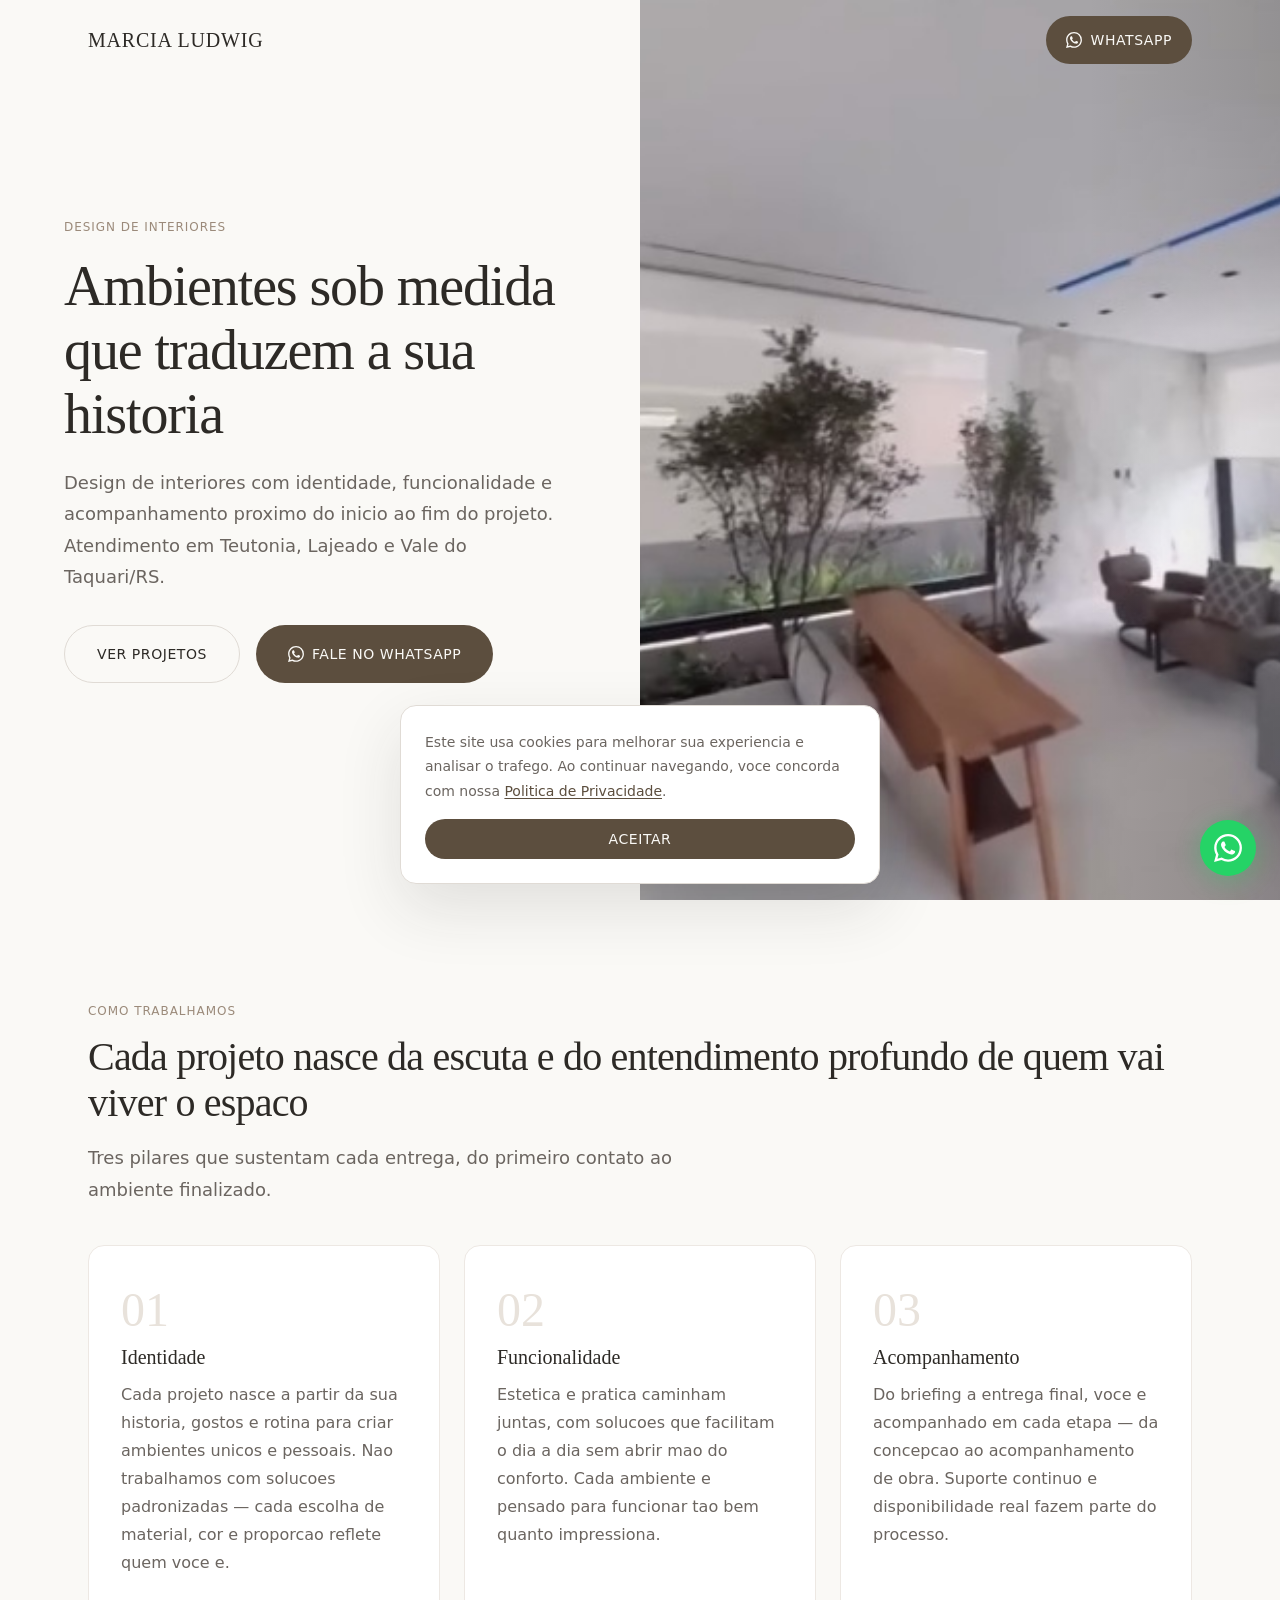
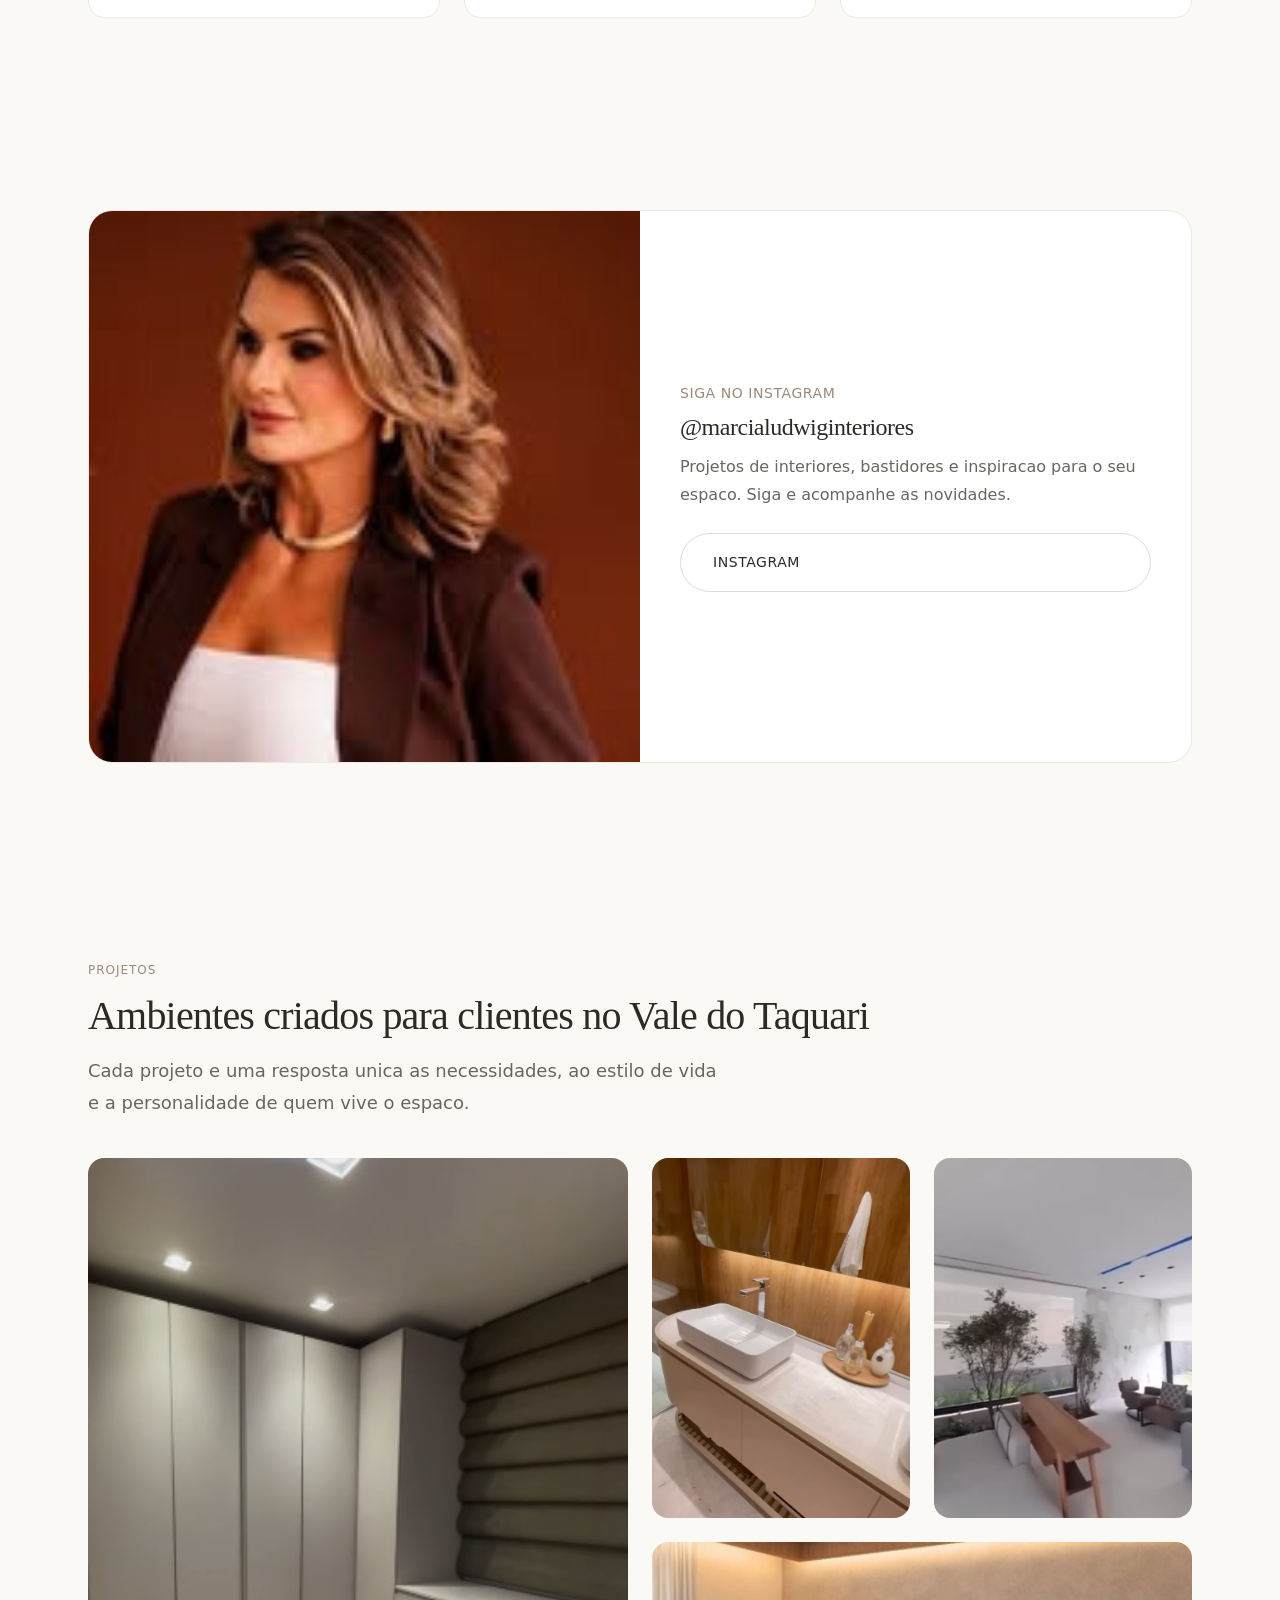
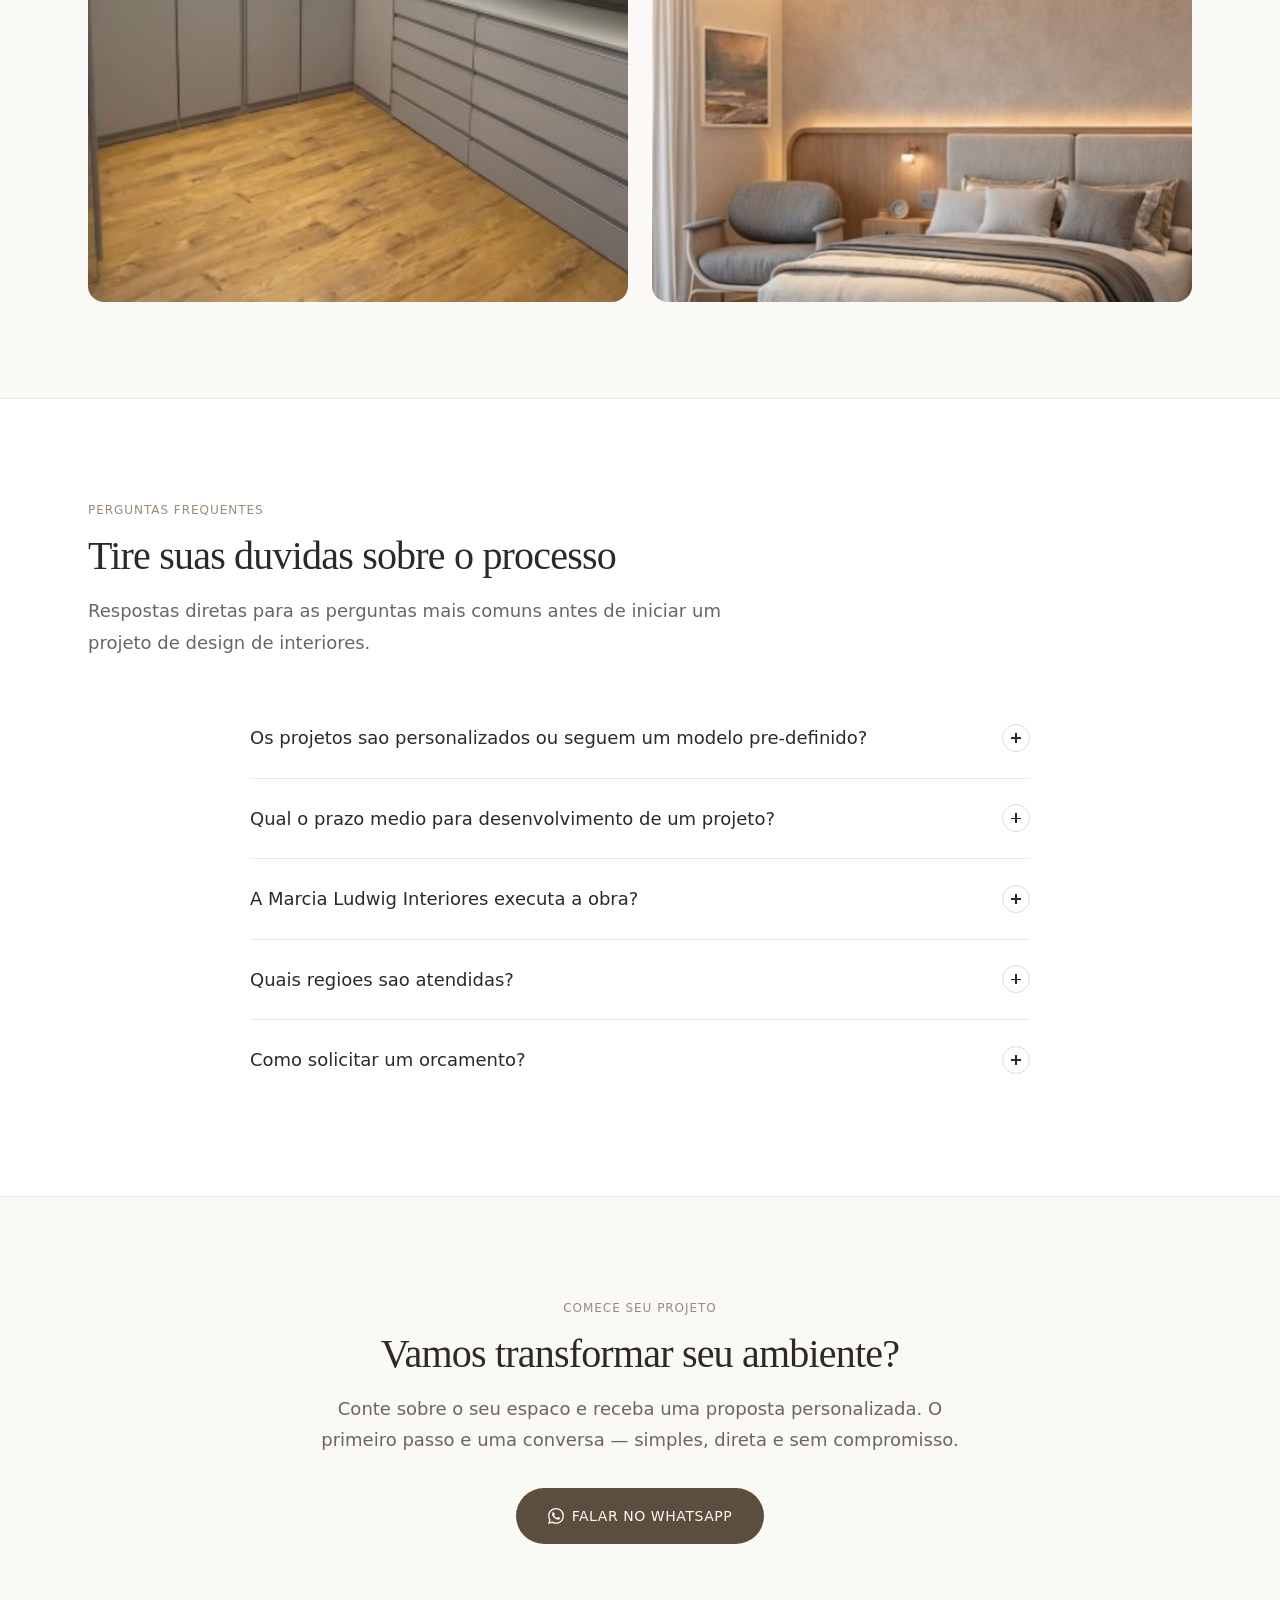
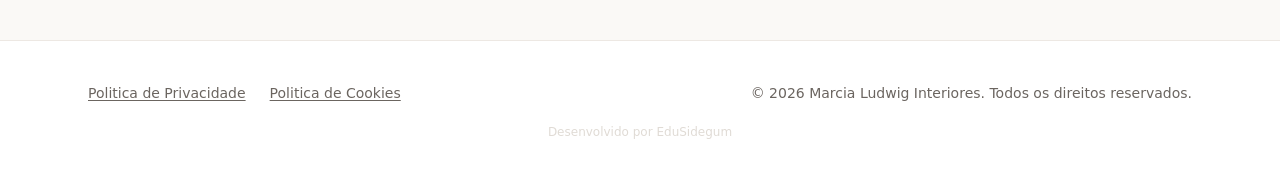
==== commit 08dd56ab: "Update and rename index.html to index_Vs1.html" ====
--- a/index_Vs1.html
+++ b/index_Vs1.html
@@ -3,16 +3,21 @@
 <head>
 <meta charset="UTF-8">
 <meta name="viewport" content="width=device-width, initial-scale=1.0">
-<title>Marcia Ludwig Interiores | Design de Interiores — Teutônia, Lajeado & Vale do Taquari</title>
-<meta name="description" content="Design de interiores residencial e comercial. Projetos sob medida com identidade, funcionalidade e acompanhamento completo. Teutônia, Lajeado e Vale do Taquari/RS.">
-<meta name="robots" content="index, follow">
+<title>Marcia Ludwig Interiores | Design de Interiores Sob Medida</title>
+<meta name="description" content="Especialistas em moveis planejados, decoracao de ambientes e design de interiores. Transformamos sua casa com projetos personalizados e funcionais. Atendimento em Teutonia, Lajeado e Vale do Taquari/RS.">
+<meta name="keywords" content="design de interiores, moveis planejados, decoracao, arquitetura de interiores, Teutonia, Lajeado, Vale do Taquari">
+<meta name="author" content="Marcia Ludwig Interiores">
+<meta name="robots" content="noindex, nofollow">
 <link rel="canonical" href="https://edusidegum.github.io/marcialudwiginteriores/">
+<link rel="icon" type="image/svg+xml" href="data:image/svg+xml,<svg xmlns='http://www.w3.org/2000/svg' viewBox='0 0 32 32'><text y='28' font-size='28'>✦</text></svg>">
 
 <!-- Open Graph -->
 <meta property="og:type" content="website">
 <meta property="og:title" content="Marcia Ludwig Interiores | Design de Interiores Sob Medida">
-<meta property="og:description" content="Ambientes que traduzem sua história. Projetos de design de interiores com identidade própria. Teutônia, Lajeado e Vale do Taquari/RS.">
+<meta property="og:description" content="Ambientes sob medida que traduzem a sua historia. Design de interiores com identidade, funcionalidade e acompanhamento proximo.">
 <meta property="og:image" content="https://edusidegum.github.io/marcialudwiginteriores/assets/img/og-cover.jpg">
+<meta property="og:image:width" content="1200">
+<meta property="og:image:height" content="630">
 <meta property="og:url" content="https://edusidegum.github.io/marcialudwiginteriores/">
 <meta property="og:locale" content="pt_BR">
 <meta property="og:site_name" content="Marcia Ludwig Interiores">
@@ -20,809 +25,1393 @@
 <!-- Twitter Card -->
 <meta name="twitter:card" content="summary_large_image">
 <meta name="twitter:title" content="Marcia Ludwig Interiores | Design de Interiores Sob Medida">
-<meta name="twitter:description" content="Ambientes que traduzem sua história. Projetos de design de interiores com identidade própria.">
+<meta name="twitter:description" content="Ambientes sob medida que traduzem a sua historia. Design de interiores com identidade e funcionalidade.">
 <meta name="twitter:image" content="https://edusidegum.github.io/marcialudwiginteriores/assets/img/og-cover.jpg">
 
-<!-- JSON-LD LocalBusiness Schema -->
+<!-- Preload Critical Assets -->
+<link rel="preload" as="image" href="https://edusidegum.github.io/marcialudwiginteriores/assets/img/estar1.jpg" fetchpriority="high">
+<link rel="preconnect" href="https://edusidegum.github.io">
+
+<!-- Schema.org JSON-LD -->
 <script type="application/ld+json">
 {
   "@context": "https://schema.org",
-  "@type": "LocalBusiness",
+  "@type": "ProfessionalService",
   "name": "Marcia Ludwig Interiores",
-  "description": "Design de interiores sob medida com projetos residenciais e comerciais. Transformamos ambientes com identidade, funcionalidade e acompanhamento próximo.",
+  "description": "Design de interiores sob medida com identidade, funcionalidade e acompanhamento proximo.",
   "image": "https://edusidegum.github.io/marcialudwiginteriores/assets/img/og-cover.jpg",
   "url": "https://edusidegum.github.io/marcialudwiginteriores/",
   "telephone": "+5551993407905",
   "address": {
     "@type": "PostalAddress",
-    "addressLocality": "Teutônia",
     "addressRegion": "RS",
+    "addressLocality": "Teutonia",
     "addressCountry": "BR"
   },
-  "areaServed": {
-    "@type": "GeoCircle",
-    "geoMidpoint": { "@type": "GeoCoordinates", "latitude": -29.448, "longitude": -51.806 },
-    "geoRadius": "60000"
-  },
+  "areaServed": ["Teutonia", "Lajeado", "Vale do Taquari"],
   "sameAs": ["https://www.instagram.com/marcialudwiginteriores/"],
   "openingHoursSpecification": {
     "@type": "OpeningHoursSpecification",
-    "dayOfWeek": ["Monday","Tuesday","Wednesday","Thursday","Friday"],
+    "dayOfWeek": ["Monday", "Tuesday", "Wednesday", "Thursday", "Friday"],
     "opens": "09:00",
     "closes": "18:00"
-  },
-  "priceRange": "$$",
-  "hasOfferCatalog": {
-    "@type": "OfferCatalog",
-    "name": "Serviços",
-    "itemListElement": [
-      {
-        "@type": "Offer",
-        "itemOffered": { "@type": "Service", "name": "Design de Interiores Residencial", "description": "Projetos personalizados para residências — salas, dormitórios, cozinhas, banheiros e áreas integradas." }
-      },
-      {
-        "@type": "Offer",
-        "itemOffered": { "@type": "Service", "name": "Design de Interiores Comercial", "description": "Ambientes corporativos e comerciais — escritórios, consultórios e espaços de atendimento ao público." }
-      },
-      {
-        "@type": "Offer",
-        "itemOffered": { "@type": "Service", "name": "Consultoria de Layout e Aproveitamento", "description": "Reorganização de espaços existentes com otimização de fluxo e funcionalidade." }
-      },
-      {
-        "@type": "Offer",
-        "itemOffered": { "@type": "Service", "name": "Acompanhamento de Obra", "description": "Visitas técnicas e suporte contínuo para garantir que o projeto seja executado conforme planejado." }
-      }
-    ]
   }
 }
 </script>
-
-<!-- JSON-LD FAQ Schema -->
 <script type="application/ld+json">
 {
   "@context": "https://schema.org",
   "@type": "FAQPage",
   "mainEntity": [
-    { "@type": "Question", "name": "Os projetos são personalizados?", "acceptedAnswer": { "@type": "Answer", "text": "Cada projeto é 100% exclusivo. Não trabalhamos com soluções padronizadas. Tudo nasce da sua história, gostos e rotina." } },
-    { "@type": "Question", "name": "Qual o prazo médio para desenvolvimento de um projeto?", "acceptedAnswer": { "@type": "Answer", "text": "O prazo é definido conforme a complexidade e escopo, sempre alinhado em contrato com total transparência." } },
-    { "@type": "Question", "name": "A Marcia Ludwig Interiores executa a obra?", "acceptedAnswer": { "@type": "Answer", "text": "Nosso foco é o projeto e o acompanhamento técnico da execução, com visitas técnicas e suporte contínuo por WhatsApp." } },
-    { "@type": "Question", "name": "Quais regiões são atendidas?", "acceptedAnswer": { "@type": "Answer", "text": "Atendemos presencialmente Teutônia, Lajeado e todo o Vale do Taquari/RS. Para outras localidades, consulte disponibilidade." } },
-    { "@type": "Question", "name": "Como solicitar um orçamento?", "acceptedAnswer": { "@type": "Answer", "text": "Clique em qualquer botão de WhatsApp e fale diretamente conosco. Entendemos suas necessidades e enviamos uma proposta personalizada." } }
+    {
+      "@type": "Question",
+      "name": "Os projetos sao personalizados ou seguem um modelo pre-definido?",
+      "acceptedAnswer": {
+        "@type": "Answer",
+        "text": "Cada projeto e 100% exclusivo. Nao trabalhamos com solucoes padronizadas. Tudo nasce da sua historia, gostos e rotina para criar ambientes unicos e pessoais."
+      }
+    },
+    {
+      "@type": "Question",
+      "name": "Qual o prazo medio para desenvolvimento de um projeto?",
+      "acceptedAnswer": {
+        "@type": "Answer",
+        "text": "O prazo e definido conforme a complexidade e escopo de cada projeto, sempre alinhado em contrato com transparencia. Voce sabe exatamente o que esperar desde o primeiro contato."
+      }
+    },
+    {
+      "@type": "Question",
+      "name": "A Marcia Ludwig Interiores executa a obra?",
+      "acceptedAnswer": {
+        "@type": "Answer",
+        "text": "Nosso foco e o projeto e o acompanhamento tecnico. Acompanhamos cada etapa — da concepcao ao acompanhamento de obra — com visitas tecnicas e suporte continuo por WhatsApp, garantindo que tudo saia conforme planejado."
+      }
+    },
+    {
+      "@type": "Question",
+      "name": "Quais regioes sao atendidas?",
+      "acceptedAnswer": {
+        "@type": "Answer",
+        "text": "Atendemos Teutonia, Lajeado e todo o Vale do Taquari/RS com atendimento presencial. Para outras localidades, consulte disponibilidade."
+      }
+    },
+    {
+      "@type": "Question",
+      "name": "Como solicitar um orcamento?",
+      "acceptedAnswer": {
+        "@type": "Answer",
+        "text": "E simples: clique no botao de WhatsApp e fale diretamente conosco. Entendemos suas necessidades, explicamos o processo e enviamos uma proposta personalizada para seu espaco."
+      }
+    }
   ]
 }
 </script>
-
-<!-- Google Fonts -->
-<link rel="preconnect" href="https://fonts.googleapis.com">
-<link rel="preconnect" href="https://fonts.gstatic.com" crossorigin>
-<link href="https://fonts.googleapis.com/css2?family=Cormorant+Garamond:ital,wght@0,400;0,500;0,600;0,700;1,400;1,500&family=Inter:wght@300;400;500;600;700&display=swap" rel="stylesheet">
+<script type="application/ld+json">
+{
+  "@context": "https://schema.org",
+  "@type": "WebSite",
+  "url": "https://edusidegum.github.io/marcialudwiginteriores/",
+  "potentialAction": {
+    "@type": "SearchAction",
+    "target": "https://edusidegum.github.io/marcialudwiginteriores/?s={search_term_string}",
+    "query-input": "required name=search_term_string"
+  }
+}
+</script>
 
 <style>
-  :root {
-    --bg: #faf8f5;
-    --bg-alt: #f3efe9;
-    --text: #2c2416;
-    --text-soft: #6b5e4a;
-    --accent: #b8860b;
-    --accent-dark: #8b6508;
-    --accent-light: #d4a745;
-    --gold: #c9973a;
-    --warm: #e8d5b7;
-    --white: #ffffff;
-    --border: #e0d8c8;
-    --shadow: 0 1px 3px rgba(0,0,0,0.06), 0 8px 30px rgba(0,0,0,0.06);
-    --shadow-lg: 0 4px 16px rgba(0,0,0,0.08), 0 24px 60px rgba(0,0,0,0.08);
-    --radius: 8px;
-    --radius-lg: 16px;
-    --transition: 0.4s cubic-bezier(0.25, 0.46, 0.45, 0.94);
+/* ============================================================
+   DESIGN TOKENS — Marcia Ludwig Interiores
+   ============================================================ */
+:root {
+  /* Palette */
+  --color-bg:            #faf9f6;
+  --color-surface:       #ffffff;
+  --color-text:          #2d2a26;
+  --color-text-muted:    #6b6560;
+  --color-text-inverse:  #faf9f6;
+  --color-accent:        #9b8a7a;
+  --color-accent-deep:   #5c4e3e;
+  --color-accent-light:  #e8e2db;
+  --color-accent-wash:   #f5f1ec;
+  --color-border:        #e0dbd5;
+  --color-border-light:  #ede8e3;
+  --color-success:       #5a8a6a;
+  --color-overlay:       rgba(45, 42, 38, 0.55);
+
+  /* Typography */
+  --font-display:  'Georgia', 'Times New Roman', serif;
+  --font-body:     'Inter', -apple-system, BlinkMacSystemFont, 'Segoe UI', system-ui, sans-serif;
+  --font-mono:     'SFMono-Regular', Consolas, 'Liberation Mono', monospace;
+
+  --text-xs:    0.75rem;
+  --text-sm:    0.875rem;
+  --text-base:  1rem;
+  --text-lg:    1.125rem;
+  --text-xl:    1.25rem;
+  --text-2xl:   1.5rem;
+  --text-3xl:   2rem;
+  --text-4xl:   2.5rem;
+  --text-5xl:   3.5rem;
+
+  --leading-relaxed: 1.75;
+  --leading-snug:    1.4;
+  --leading-tight:   1.15;
+
+  --tracking-tight:  -0.02em;
+  --tracking-wide:   0.04em;
+  --tracking-wider:  0.08em;
+
+  /* Spacing scale */
+  --space-1:  0.25rem;
+  --space-2:  0.5rem;
+  --space-3:  0.75rem;
+  --space-4:  1rem;
+  --space-5:  1.25rem;
+  --space-6:  1.5rem;
+  --space-8:  2rem;
+  --space-10: 2.5rem;
+  --space-12: 3rem;
+  --space-16: 4rem;
+  --space-20: 5rem;
+  --space-24: 6rem;
+
+  /* Radii */
+  --radius-sm:  4px;
+  --radius-md:  8px;
+  --radius-lg:  12px;
+  --radius-xl:  16px;
+  --radius-2xl: 24px;
+  --radius-full: 9999px;
+
+  /* Shadows */
+  --shadow-sm:  0 1px 3px rgba(45, 42, 38, 0.06);
+  --shadow-md:  0 4px 16px rgba(45, 42, 38, 0.07);
+  --shadow-lg:  0 12px 40px rgba(45, 42, 38, 0.09);
+  --shadow-xl:  0 24px 64px rgba(45, 42, 38, 0.12);
+  --shadow-focus: 0 0 0 3px rgba(155, 138, 122, 0.35);
+
+  /* Transitions */
+  --ease-out-expo: cubic-bezier(0.16, 1, 0.3, 1);
+  --ease-out-quint: cubic-bezier(0.22, 1, 0.36, 1);
+  --duration-fast: 180ms;
+  --duration-base: 350ms;
+  --duration-slow: 600ms;
+  --duration-glacial: 900ms;
+
+  /* Layout */
+  --max-width: 1200px;
+  --header-height: 5rem;
+}
+
+/* ============================================================
+   RESET & BASE
+   ============================================================ */
+*,
+*::before,
+*::after { box-sizing: border-box; margin: 0; padding: 0; }
+
+html {
+  scroll-behavior: smooth;
+  -webkit-text-size-adjust: 100%;
+  text-size-adjust: 100%;
+}
+
+body {
+  font-family: var(--font-body);
+  font-size: var(--text-base);
+  line-height: var(--leading-relaxed);
+  color: var(--color-text);
+  background: var(--color-bg);
+  -webkit-font-smoothing: antialiased;
+  -moz-osx-font-smoothing: grayscale;
+  overflow-x: hidden;
+}
+
+@media (prefers-reduced-motion: reduce) {
+  *, *::before, *::after {
+    animation-duration: 0.01ms !important;
+    animation-iteration-count: 1 !important;
+    transition-duration: 0.01ms !important;
+    scroll-behavior: auto !important;
   }
-
-  *, *::before, *::after { box-sizing: border-box; margin: 0; padding: 0; }
-
-  html {
-    scroll-behavior: smooth;
-    -webkit-font-smoothing: antialiased;
-    -moz-osx-font-smoothing: grayscale;
+}
+
+::selection {
+  background: var(--color-accent-light);
+  color: var(--color-accent-deep);
+}
+
+img, picture, video, canvas, svg {
+  display: block;
+  max-width: 100%;
+  height: auto;
+}
+
+a {
+  color: var(--color-accent-deep);
+  text-decoration: none;
+  transition: color var(--duration-fast) var(--ease-out-quint);
+}
+a:hover { color: var(--color-text); }
+
+button {
+  font-family: inherit;
+  cursor: pointer;
+}
+
+ul, ol { list-style: none; }
+
+/* Focus visible ring */
+:focus-visible {
+  outline: 2px solid var(--color-accent);
+  outline-offset: 3px;
+  border-radius: var(--radius-sm);
+}
+
+/* sr-only */
+.sr-only {
+  position: absolute;
+  width: 1px; height: 1px;
+  padding: 0; margin: -1px;
+  overflow: hidden;
+  clip: rect(0, 0, 0, 0);
+  white-space: nowrap;
+  border: 0;
+}
+
+/* ============================================================
+   TYPOGRAPHY
+   ============================================================ */
+h1, h2, h3, h4 { font-weight: 400; line-height: var(--leading-tight); }
+h1 { font-family: var(--font-display); font-size: var(--text-5xl); letter-spacing: var(--tracking-tight); }
+h2 { font-family: var(--font-display); font-size: var(--text-3xl); letter-spacing: var(--tracking-tight); }
+h3 { font-family: var(--font-display); font-size: var(--text-xl); }
+h4 { font-size: var(--text-lg); font-weight: 500; }
+
+@media (max-width: 767px) {
+  h1 { font-size: var(--text-3xl); }
+  h2 { font-size: var(--text-2xl); }
+}
+
+/* ============================================================
+   UTILITIES
+   ============================================================ */
+.container {
+  width: 100%;
+  max-width: var(--max-width);
+  margin-inline: auto;
+  padding-inline: var(--space-6);
+}
+
+@media (min-width: 768px) {
+  .container { padding-inline: var(--space-8); }
+}
+
+@media (min-width: 1024px) {
+  .container { padding-inline: var(--space-12); }
+}
+
+/* ============================================================
+   HEADER / NAV
+   ============================================================ */
+.header {
+  position: fixed;
+  top: 0; left: 0; right: 0;
+  z-index: 100;
+  height: var(--header-height);
+  transition: background var(--duration-base) var(--ease-out-quint),
+              box-shadow var(--duration-base) var(--ease-out-quint),
+              transform var(--duration-base) var(--ease-out-quint);
+}
+.header--scrolled {
+  background: rgba(250, 249, 246, 0.92);
+  backdrop-filter: blur(16px);
+  -webkit-backdrop-filter: blur(16px);
+  box-shadow: var(--shadow-sm);
+}
+.header__inner {
+  display: flex;
+  align-items: center;
+  justify-content: space-between;
+  height: var(--header-height);
+  max-width: var(--max-width);
+  margin-inline: auto;
+  padding-inline: var(--space-6);
+}
+.header__logo {
+  font-family: var(--font-display);
+  font-size: var(--text-lg);
+  letter-spacing: var(--tracking-wide);
+  color: var(--color-text);
+  text-transform: uppercase;
+}
+.header__cta {
+  display: inline-flex;
+  align-items: center;
+  gap: var(--space-2);
+  padding: var(--space-3) var(--space-5);
+  background: var(--color-accent-deep);
+  color: var(--color-text-inverse);
+  border-radius: var(--radius-full);
+  font-size: var(--text-sm);
+  font-weight: 500;
+  letter-spacing: var(--tracking-wide);
+  text-transform: uppercase;
+  transition: background var(--duration-fast) var(--ease-out-quint),
+              transform var(--duration-fast) var(--ease-out-quint);
+}
+.header__cta:hover,
+.header__cta:focus-visible {
+  background: var(--color-text);
+  color: var(--color-text-inverse);
+  transform: translateY(-1px);
+}
+
+@media (min-width: 768px) {
+  .header__inner { padding-inline: var(--space-8); }
+  .header__logo { font-size: var(--text-xl); }
+}
+
+@media (min-width: 1024px) {
+  .header__inner { padding-inline: var(--space-12); }
+}
+
+/* ============================================================
+   HERO SECTION
+   ============================================================ */
+.hero {
+  position: relative;
+  display: grid;
+  grid-template-columns: 1fr;
+  min-height: 100vh;
+  min-height: 100dvh;
+  overflow: hidden;
+}
+
+@media (min-width: 768px) {
+  .hero { grid-template-columns: 1fr 1fr; }
+}
+
+.hero__image {
+  position: relative;
+  order: 1;
+  height: 50vh;
+  min-height: 420px;
+  overflow: hidden;
+}
+.hero__image img {
+  position: absolute;
+  inset: 0;
+  width: 100%;
+  height: 100%;
+  object-fit: cover;
+  object-position: center;
+}
+.hero__image::after {
+  content: '';
+  position: absolute;
+  inset: 0;
+  background: linear-gradient(to top, rgba(45,42,38,0.25) 0%, transparent 40%);
+}
+@media (min-width: 768px) {
+  .hero__image {
+    order: 2;
+    height: 100vh;
+    height: 100dvh;
+    min-height: 0;
   }
-
-  body {
-    font-family: 'Inter', -apple-system, BlinkMacSystemFont, sans-serif;
-    background: var(--bg);
-    color: var(--text);
-    line-height: 1.7;
-    overflow-x: hidden;
+  .hero__image::after {
+    background: linear-gradient(to left, rgba(45,42,38,0.15) 0%, transparent 30%);
   }
-
-  /* Skip link */
-  .skip-link {
-    position: absolute; top: -100px; left: 16px;
-    background: var(--accent); color: #fff; padding: 8px 16px;
-    border-radius: 4px; z-index: 1000; text-decoration: none; font-weight: 600;
-    transition: top 0.3s;
+}
+
+.hero__content {
+  order: 2;
+  display: flex;
+  flex-direction: column;
+  justify-content: center;
+  padding: var(--space-12) var(--space-6) var(--space-16);
+  z-index: 2;
+}
+@media (min-width: 768px) {
+  .hero__content {
+    order: 1;
+    padding: var(--space-24) var(--space-8) var(--space-24) var(--space-8);
   }
-  .skip-link:focus { top: 16px; }
-
-  /* ── NAV ── */
-  .nav {
-    position: fixed; top: 0; left: 0; right: 0; z-index: 900;
-    padding: 16px 0;
-    transition: all 0.4s cubic-bezier(0.25, 0.46, 0.45, 0.94);
+}
+@media (min-width: 1024px) {
+  .hero__content { padding: var(--space-24) var(--space-12) var(--space-24) var(--space-16); }
+}
+
+.hero__eyebrow {
+  display: inline-block;
+  font-size: var(--text-xs);
+  font-weight: 500;
+  letter-spacing: var(--tracking-wider);
+  text-transform: uppercase;
+  color: var(--color-accent);
+  margin-bottom: var(--space-4);
+}
+
+.hero__title {
+  font-family: var(--font-display);
+  font-size: clamp(2rem, 5vw, 3.5rem);
+  line-height: var(--leading-tight);
+  letter-spacing: var(--tracking-tight);
+  color: var(--color-text);
+  margin-bottom: var(--space-5);
+}
+
+.hero__subtitle {
+  font-size: var(--text-lg);
+  line-height: var(--leading-relaxed);
+  color: var(--color-text-muted);
+  max-width: 44ch;
+  margin-bottom: var(--space-8);
+}
+
+.hero__actions {
+  display: flex;
+  flex-wrap: wrap;
+  gap: var(--space-4);
+}
+
+.btn {
+  display: inline-flex;
+  align-items: center;
+  gap: var(--space-2);
+  padding: var(--space-4) var(--space-8);
+  border-radius: var(--radius-full);
+  font-size: var(--text-sm);
+  font-weight: 500;
+  letter-spacing: var(--tracking-wide);
+  text-transform: uppercase;
+  border: none;
+  transition: all var(--duration-fast) var(--ease-out-quint);
+  white-space: nowrap;
+}
+.btn--primary {
+  background: var(--color-accent-deep);
+  color: var(--color-text-inverse);
+}
+.btn--primary:hover,
+.btn--primary:focus-visible {
+  background: var(--color-text);
+  color: var(--color-text-inverse);
+  transform: translateY(-1px);
+  box-shadow: var(--shadow-md);
+}
+.btn--secondary {
+  background: transparent;
+  color: var(--color-text);
+  border: 1px solid var(--color-border);
+}
+.btn--secondary:hover,
+.btn--secondary:focus-visible {
+  border-color: var(--color-text);
+  background: var(--color-text);
+  color: var(--color-text-inverse);
+}
+
+/* ============================================================
+   SECTION SHARED
+   ============================================================ */
+.section {
+  padding-block: var(--space-20);
+}
+@media (min-width: 768px) {
+  .section { padding-block: var(--space-24); }
+}
+
+.section__eyebrow {
+  display: inline-block;
+  font-size: var(--text-xs);
+  font-weight: 500;
+  letter-spacing: var(--tracking-wider);
+  text-transform: uppercase;
+  color: var(--color-accent);
+  margin-bottom: var(--space-3);
+}
+
+.section__title {
+  font-family: var(--font-display);
+  font-size: var(--text-3xl);
+  letter-spacing: var(--tracking-tight);
+  color: var(--color-text);
+  margin-bottom: var(--space-4);
+}
+@media (min-width: 768px) {
+  .section__title { font-size: var(--text-4xl); }
+}
+
+.section__lead {
+  font-size: var(--text-lg);
+  color: var(--color-text-muted);
+  max-width: 56ch;
+  margin-bottom: var(--space-10);
+}
+
+/* ============================================================
+   HOW WE WORK — Bento Grid
+   ============================================================ */
+.process-grid {
+  display: grid;
+  grid-template-columns: 1fr;
+  gap: var(--space-6);
+}
+
+@media (min-width: 640px) {
+  .process-grid { grid-template-columns: repeat(2, 1fr); }
+}
+
+@media (min-width: 1024px) {
+  .process-grid { grid-template-columns: repeat(3, 1fr); }
+}
+
+.process-card {
+  position: relative;
+  background: var(--color-surface);
+  border: 1px solid var(--color-border-light);
+  border-radius: var(--radius-xl);
+  padding: var(--space-10) var(--space-8);
+  transition: transform var(--duration-base) var(--ease-out-quint),
+              box-shadow var(--duration-base) var(--ease-out-quint),
+              border-color var(--duration-base) var(--ease-out-quint);
+}
+.process-card:hover {
+  transform: translateY(-4px);
+  box-shadow: var(--shadow-lg);
+  border-color: var(--color-accent-light);
+}
+
+.process-card__index {
+  font-family: var(--font-display);
+  font-size: 3rem;
+  color: var(--color-accent-light);
+  line-height: 1;
+  margin-bottom: var(--space-3);
+}
+
+.process-card__title {
+  font-family: var(--font-display);
+  font-size: var(--text-xl);
+  margin-bottom: var(--space-3);
+  color: var(--color-text);
+}
+
+.process-card__desc {
+  color: var(--color-text-muted);
+  line-height: var(--leading-relaxed);
+}
+
+/* ============================================================
+   PROJECTS — Bento Gallery
+   ============================================================ */
+.projects-grid {
+  display: grid;
+  grid-template-columns: 1fr;
+  gap: var(--space-4);
+  grid-auto-rows: 320px;
+}
+
+@media (min-width: 640px) {
+  .projects-grid {
+    grid-template-columns: repeat(2, 1fr);
+    gap: var(--space-6);
   }
-  .nav.scrolled {
-    background: rgba(250,248,245,0.92);
-    backdrop-filter: blur(20px);
-    -webkit-backdrop-filter: blur(20px);
-    box-shadow: 0 1px 0 var(--border);
-    padding: 10px 0;
+}
+
+@media (min-width: 1024px) {
+  .projects-grid {
+    grid-template-columns: repeat(4, 1fr);
+    grid-template-rows: 360px 360px;
+    gap: var(--space-6);
   }
-  .nav-inner {
-    max-width: 1280px; margin: 0 auto; padding: 0 32px;
-    display: flex; align-items: center; justify-content: space-between;
+}
+
+.project-card {
+  position: relative;
+  border-radius: var(--radius-xl);
+  overflow: hidden;
+  cursor: pointer;
+  isolation: isolate;
+}
+.project-card img {
+  width: 100%;
+  height: 100%;
+  object-fit: cover;
+  object-position: center;
+  transition: transform var(--duration-slow) var(--ease-out-expo);
+}
+.project-card:hover img { transform: scale(1.04); }
+.project-card::after {
+  content: '';
+  position: absolute;
+  inset: 0;
+  background: linear-gradient(to top, rgba(45,42,38,0.45) 0%, transparent 50%);
+  opacity: 0;
+  transition: opacity var(--duration-base) var(--ease-out-quint);
+}
+.project-card:hover::after { opacity: 1; }
+
+.project-card__label {
+  position: absolute;
+  bottom: var(--space-6);
+  left: var(--space-6);
+  z-index: 3;
+  font-family: var(--font-display);
+  font-size: var(--text-lg);
+  color: #fff;
+  opacity: 0;
+  transform: translateY(8px);
+  transition: opacity var(--duration-base) var(--ease-out-quint),
+              transform var(--duration-base) var(--ease-out-quint);
+}
+.project-card:hover .project-card__label {
+  opacity: 1;
+  transform: translateY(0);
+}
+
+/* Bento spans */
+@media (min-width: 1024px) {
+  .project-card--span-2 { grid-column: span 2; }
+  .project-card--span-2-row { grid-column: span 2; grid-row: span 2; }
+}
+
+/* ============================================================
+   INSTAGRAM / SOCIAL PROOF
+   ============================================================ */
+.instagram-block {
+  display: grid;
+  grid-template-columns: 1fr;
+  background: var(--color-surface);
+  border: 1px solid var(--color-border-light);
+  border-radius: var(--radius-2xl);
+  overflow: hidden;
+}
+
+@media (min-width: 768px) {
+  .instagram-block { grid-template-columns: 1fr 1fr; }
+}
+
+.instagram-block__media {
+  position: relative;
+  aspect-ratio: 1;
+  overflow: hidden;
+}
+.instagram-block__media img {
+  width: 100%;
+  height: 100%;
+  object-fit: cover;
+  transition: transform var(--duration-slow) var(--ease-out-expo);
+}
+.instagram-block:hover .instagram-block__media img { transform: scale(1.03); }
+
+.instagram-block__body {
+  display: flex;
+  flex-direction: column;
+  justify-content: center;
+  padding: var(--space-10);
+}
+
+.instagram-block__handle {
+  font-size: var(--text-sm);
+  font-weight: 500;
+  letter-spacing: var(--tracking-wide);
+  color: var(--color-accent);
+  text-transform: uppercase;
+  margin-bottom: var(--space-2);
+}
+
+.instagram-block__title {
+  font-family: var(--font-display);
+  font-size: var(--text-2xl);
+  margin-bottom: var(--space-3);
+}
+
+.instagram-block__desc {
+  color: var(--color-text-muted);
+  line-height: var(--leading-relaxed);
+  margin-bottom: var(--space-6);
+}
+
+/* ============================================================
+   FAQ
+   ============================================================ */
+.faq {
+  background: var(--color-surface);
+  border-top: 1px solid var(--color-border-light);
+  border-bottom: 1px solid var(--color-border-light);
+}
+
+.faq__list {
+  max-width: 780px;
+  margin-inline: auto;
+}
+
+details.faq__item {
+  border-bottom: 1px solid var(--color-border-light);
+}
+details.faq__item:last-child { border-bottom: none; }
+
+.faq__item summary {
+  display: flex;
+  align-items: center;
+  justify-content: space-between;
+  gap: var(--space-4);
+  padding: var(--space-6) 0;
+  font-size: var(--text-lg);
+  font-weight: 500;
+  cursor: pointer;
+  user-select: none;
+  list-style: none;
+  transition: color var(--duration-fast) var(--ease-out-quint);
+}
+.faq__item summary::-webkit-details-marker { display: none; }
+.faq__item summary:hover { color: var(--color-accent-deep); }
+
+.faq__icon {
+  flex-shrink: 0;
+  width: 28px;
+  height: 28px;
+  border-radius: var(--radius-full);
+  border: 1px solid var(--color-border);
+  display: flex;
+  align-items: center;
+  justify-content: center;
+  transition: background var(--duration-fast) var(--ease-out-quint),
+              border-color var(--duration-fast) var(--ease-out-quint),
+              transform var(--duration-base) var(--ease-out-quint);
+}
+.faq__icon::before,
+.faq__icon::after {
+  content: '';
+  position: absolute;
+  background: var(--color-text);
+  transition: transform var(--duration-base) var(--ease-out-quint);
+}
+.faq__icon::before {
+  width: 10px;
+  height: 1.5px;
+}
+.faq__icon::after {
+  width: 1.5px;
+  height: 10px;
+}
+.faq__item[open] .faq__icon {
+  background: var(--color-text);
+  border-color: var(--color-text);
+}
+.faq__item[open] .faq__icon::before,
+.faq__item[open] .faq__icon::after {
+  background: var(--color-surface);
+}
+.faq__item[open] .faq__icon::after {
+  transform: rotate(90deg);
+}
+
+.faq__item .faq__answer {
+  padding-bottom: var(--space-6);
+  color: var(--color-text-muted);
+  line-height: var(--leading-relaxed);
+}
+
+/* ============================================================
+   CTA / CONTACT
+   ============================================================ */
+.cta-block {
+  text-align: center;
+  max-width: 640px;
+  margin-inline: auto;
+}
+
+.cta-block__title {
+  font-family: var(--font-display);
+  font-size: var(--text-3xl);
+  margin-bottom: var(--space-4);
+}
+@media (min-width: 768px) {
+  .cta-block__title { font-size: var(--text-4xl); }
+}
+
+.cta-block__text {
+  font-size: var(--text-lg);
+  color: var(--color-text-muted);
+  margin-bottom: var(--space-8);
+  line-height: var(--leading-relaxed);
+}
+
+.cta-block__actions {
+  display: flex;
+  flex-wrap: wrap;
+  justify-content: center;
+  gap: var(--space-4);
+}
+
+/* ============================================================
+   FOOTER
+   ============================================================ */
+.footer {
+  background: var(--color-surface);
+  border-top: 1px solid var(--color-border-light);
+  padding-block: var(--space-10);
+}
+
+.footer__inner {
+  display: flex;
+  flex-direction: column;
+  gap: var(--space-8);
+  max-width: var(--max-width);
+  margin-inline: auto;
+  padding-inline: var(--space-6);
+}
+
+@media (min-width: 768px) {
+  .footer__inner {
+    flex-direction: row;
+    justify-content: space-between;
+    align-items: center;
+    padding-inline: var(--space-8);
   }
-  .nav-logo {
-    font-family: 'Cormorant Garamond', serif;
-    font-size: 1.35rem; font-weight: 600; color: var(--text);
-    letter-spacing: -0.02em; text-decoration: none;
-    transition: color 0.3s;
-  }
-  .nav-logo:hover { color: var(--accent); }
-  .nav-links {
-    display: flex; gap: 2px; list-style: none; align-items: center;
-  }
-  .nav-links a {
-    text-decoration: none; color: var(--text-soft);
-    font-size: 0.82rem; font-weight: 500; letter-spacing: 0.03em;
-    text-transform: uppercase; padding: 8px 14px; border-radius: 6px;
-    transition: all 0.3s;
-  }
-  .nav-links a:hover, .nav-links a.active { color: var(--accent); background: rgba(184,134,11,0.06); }
-  .nav-cta {
-    background: var(--accent) !important; color: #fff !important;
-    padding: 8px 18px !important; border-radius: 50px !important;
-    font-weight: 600 !important; letter-spacing: 0.02em !important;
-    transition: all 0.3s !important;
-  }
-  .nav-cta:hover { background: var(--accent-dark) !important; color: #fff !important; transform: translateY(-1px); box-shadow: 0 4px 12px rgba(184,134,11,0.3); }
-
-  /* Mobile nav */
-  .nav-toggle { display: none; background: none; border: none; cursor: pointer; padding: 8px; }
-  .nav-toggle span { display: block; width: 24px; height: 2px; background: var(--text); margin: 5px 0; transition: 0.3s; border-radius: 2px; }
-
-  @media (max-width: 860px) {
-    .nav-links { display: none; position: absolute; top: 100%; left: 0; right: 0; flex-direction: column; background: rgba(250,248,245,0.98); backdrop-filter: blur(20px); padding: 16px; gap: 4px; box-shadow: 0 4px 16px rgba(0,0,0,0.06); }
-    .nav-links.open { display: flex; }
-    .nav-toggle { display: block; }
-  }
-
-  /* ── HERO ── */
-  .hero {
-    position: relative; min-height: 100vh; display: flex; align-items: center;
-    overflow: hidden; padding: 120px 32px 80px;
-  }
-  .hero-bg {
-    position: absolute; inset: 0; z-index: 0;
-  }
-  .hero-bg img {
-    width: 100%; height: 100%; object-fit: cover;
-    filter: brightness(0.55);
-    animation: heroZoom 20s ease-in-out infinite alternate;
-  }
-  @keyframes heroZoom {
-    0% { transform: scale(1); }
-    100% { transform: scale(1.08); }
-  }
-  .hero-overlay {
-    position: absolute; inset: 0;
-    background: linear-gradient(180deg, rgba(44,36,22,0.3) 0%, rgba(44,36,22,0.55) 60%, var(--bg) 100%);
-    z-index: 1;
-  }
-  .hero-content {
-    position: relative; z-index: 2; max-width: 780px; margin: 0 auto;
-    text-align: center; color: #fff;
-  }
-  .hero-eyebrow {
-    display: inline-block; font-size: 0.75rem; font-weight: 600;
-    letter-spacing: 0.2em; text-transform: uppercase;
-    color: var(--accent-light); margin-bottom: 24px;
-    border: 1px solid rgba(212,167,69,0.35); padding: 6px 20px;
-    border-radius: 50px;
-  }
-  .hero h1 {
-    font-family: 'Cormorant Garamond', serif;
-    font-size: clamp(2.6rem, 6vw, 4.8rem);
-    font-weight: 500; line-height: 1.1; letter-spacing: -0.02em;
-    margin-bottom: 24px;
-  }
-  .hero h1 em { font-style: italic; color: var(--accent-light); }
-  .hero p {
-    font-size: 1.1rem; line-height: 1.7; color: rgba(255,255,255,0.85);
-    max-width: 560px; margin: 0 auto 36px;
-  }
-  .hero-actions { display: flex; gap: 14px; flex-wrap: wrap; justify-content: center; }
-  .btn {
-    display: inline-flex; align-items: center; gap: 8px;
-    padding: 14px 28px; border-radius: 50px; font-size: 0.9rem;
-    font-weight: 600; text-decoration: none; cursor: pointer;
-    transition: all 0.35s cubic-bezier(0.25, 0.46, 0.45, 0.94);
-    border: none; letter-spacing: 0.02em;
-  }
-  .btn-primary { background: var(--accent); color: #fff; }
-  .btn-primary:hover { background: var(--accent-dark); transform: translateY(-2px); box-shadow: 0 8px 24px rgba(184,134,11,0.35); }
-  .btn-outline { background: transparent; color: #fff; border: 1.5px solid rgba(255,255,255,0.5); }
-  .btn-outline:hover { background: rgba(255,255,255,0.1); border-color: #fff; transform: translateY(-2px); }
-
-  .scroll-indicator {
-    position: absolute; bottom: 40px; left: 50%; transform: translateX(-50%);
-    z-index: 2; display: flex; flex-direction: column; align-items: center; gap: 8px;
-    color: rgba(255,255,255,0.6); font-size: 0.7rem; letter-spacing: 0.15em; text-transform: uppercase;
-  }
-  .scroll-line {
-    width: 1px; height: 40px; background: linear-gradient(to bottom, rgba(255,255,255,0.5), transparent);
-    animation: scrollPulse 2s ease-in-out infinite;
-  }
-  @keyframes scrollPulse {
-    0%, 100% { opacity: 0.3; transform: scaleY(0.6); }
-    50% { opacity: 1; transform: scaleY(1); }
-  }
-
-  /* ── SECTIONS ── */
-  section {
-    padding: 100px 32px;
-  }
-  .section-header {
-    text-align: center; max-width: 640px; margin: 0 auto 64px;
-  }
-  .section-eyebrow {
-    font-size: 0.72rem; font-weight: 700; letter-spacing: 0.2em;
-    text-transform: uppercase; color: var(--accent); margin-bottom: 16px;
-  }
-  .section-header h2 {
-    font-family: 'Cormorant Garamond', serif;
-    font-size: clamp(2rem, 4vw, 3rem); font-weight: 500;
-    line-height: 1.15; letter-spacing: -0.01em; margin-bottom: 16px;
-  }
-  .section-header p {
-    color: var(--text-soft); font-size: 1rem; line-height: 1.7;
-  }
-
-  /* ── SERVIÇOS ── */
-  .servicos { background: var(--white); }
-  .servicos-grid {
-    max-width: 1100px; margin: 0 auto;
-    display: grid; grid-template-columns: repeat(auto-fit, minmax(250px, 1fr)); gap: 28px;
-  }
-  .servico-card {
-    background: var(--bg); border-radius: var(--radius-lg); padding: 40px 28px;
-    border: 1px solid var(--border); transition: all var(--transition); position: relative;
-    overflow: hidden;
-  }
-  .servico-card::before {
-    content: ''; position: absolute; top: 0; left: 0; width: 4px; height: 0;
-    background: var(--accent); transition: height 0.4s ease;
-  }
-  .servico-card:hover::before { height: 100%; }
-  .servico-card:hover { transform: translateY(-6px); box-shadow: var(--shadow-lg); border-color: transparent; }
-  .servico-icon {
-    width: 52px; height: 52px; border-radius: 14px; background: linear-gradient(135deg, rgba(184,134,11,0.1), rgba(212,167,69,0.05));
-    display: flex; align-items: center; justify-content: center; margin-bottom: 20px; font-size: 1.5rem;
-  }
-  .servico-card h3 {
-    font-family: 'Cormorant Garamond', serif; font-size: 1.3rem;
-    font-weight: 600; margin-bottom: 10px;
-  }
-  .servico-card p { color: var(--text-soft); font-size: 0.9rem; line-height: 1.65; }
-
-  /* ── PROJETOS ── */
-  .projetos { background: var(--bg-alt); }
-  .projeto-filters {
-    display: flex; gap: 8px; flex-wrap: wrap; justify-content: center; margin-bottom: 48px;
-  }
-  .projeto-filter {
-    padding: 10px 22px; border-radius: 50px; border: 1px solid var(--border);
-    background: var(--white); cursor: pointer; font-size: 0.85rem; font-weight: 500;
-    color: var(--text-soft); transition: all 0.3s; letter-spacing: 0.02em;
-  }
-  .projeto-filter:hover, .projeto-filter.active {
-    background: var(--accent); color: #fff; border-color: var(--accent);
-  }
-  .projetos-grid {
-    max-width: 1200px; margin: 0 auto;
-    display: grid; grid-template-columns: repeat(auto-fit, minmax(280px, 1fr)); gap: 24px;
-  }
-  .projeto-card {
-    position: relative; border-radius: var(--radius-lg); overflow: hidden;
-    cursor: pointer; aspect-ratio: 4/3;
-    box-shadow: var(--shadow); transition: all var(--transition);
-  }
-  .projeto-card:hover { transform: translateY(-4px); box-shadow: var(--shadow-lg); }
-  .projeto-card img {
-    width: 100%; height: 100%; object-fit: cover; transition: transform 0.6s ease;
-  }
-  .projeto-card:hover img { transform: scale(1.06); }
-  .projeto-card-overlay {
-    position: absolute; inset: 0;
-    background: linear-gradient(to top, rgba(44,36,22,0.75) 0%, rgba(44,36,22,0.1) 60%, transparent 100%);
-    display: flex; align-items: flex-end; padding: 24px;
-    opacity: 0; transition: opacity 0.4s;
-  }
-  .projeto-card:hover .projeto-card-overlay { opacity: 1; }
-  .projeto-card-overlay span {
-    color: #fff; font-family: 'Cormorant Garamond', serif;
-    font-size: 1.3rem; font-weight: 500; letter-spacing: 0.02em;
-  }
-  .projeto-card.hidden { display: none; }
-
-  /* ── DEPOIMENTOS ── */
-  .depoimentos { background: var(--white); }
-  .depoimentos-grid {
-    max-width: 1100px; margin: 0 auto;
-    display: grid; grid-template-columns: repeat(auto-fit, minmax(320px, 1fr)); gap: 28px;
-  }
-  .depoimento-card {
-    background: var(--bg); border-radius: var(--radius-lg); padding: 36px 28px;
-    border: 1px solid var(--border); position: relative;
-    transition: all var(--transition);
-  }
-  .depoimento-card:hover { transform: translateY(-4px); box-shadow: var(--shadow-lg); }
-  .depoimento-card::before {
-    content: '"'; position: absolute; top: 16px; left: 24px;
-    font-family: 'Cormorant Garamond', serif; font-size: 5rem; color: var(--accent);
-    opacity: 0.15; line-height: 1; pointer-events: none;
-  }
-  .depoimento-texto {
-    font-style: italic; color: var(--text); font-size: 0.95rem;
-    line-height: 1.7; margin-bottom: 20px; position: relative; z-index: 1;
-  }
-  .depoimento-autor {
-    display: flex; align-items: center; gap: 12px; border-top: 1px solid var(--border);
-    padding-top: 16px;
-  }
-  .depoimento-avatar {
-    width: 48px; height: 48px; border-radius: 50%; object-fit: cover;
-    border: 2px solid var(--accent-light);
-  }
-  .depoimento-nome { font-weight: 600; font-size: 0.9rem; }
-  .depoimento-projeto { font-size: 0.78rem; color: var(--text-soft); }
-
-  /* ── LEAD MAGNET ── */
-  .lead-magnet {
-    background: linear-gradient(135deg, var(--text) 0%, #3d3020 100%);
-    color: #fff; position: relative; overflow: hidden;
-  }
-  .lead-magnet::before {
-    content: ''; position: absolute; inset: 0; opacity: 0.04;
-    background: repeating-linear-gradient(45deg, transparent, transparent 10px, rgba(255,255,255,0.5) 10px, rgba(255,255,255,0.5) 11px);
-  }
-  .lead-inner {
-    max-width: 800px; margin: 0 auto; text-align: center; position: relative; z-index: 1;
-  }
-  .lead-inner h2 {
-    font-family: 'Cormorant Garamond', serif;
-    font-size: clamp(2rem, 4vw, 2.8rem); font-weight: 500; margin-bottom: 16px;
-  }
-  .lead-inner p { color: rgba(255,255,255,0.75); margin-bottom: 32px; line-height: 1.7; }
-  .lead-inner .btn-primary { background: var(--accent-light); color: var(--text); }
-  .lead-inner .btn-primary:hover { background: var(--gold); }
-
-  /* ── FAQ ── */
-  .faq { background: var(--bg-alt); }
-  .faq-list { max-width: 760px; margin: 0 auto; }
-  .faq-item {
-    background: var(--white); border-radius: var(--radius); margin-bottom: 12px;
-    border: 1px solid var(--border); overflow: hidden; transition: all 0.3s;
-  }
-  .faq-item:hover { border-color: var(--accent-light); }
-  .faq-question {
-    width: 100%; text-align: left; padding: 20px 24px; background: none;
-    border: none; cursor: pointer; font-size: 0.95rem; font-weight: 600;
-    color: var(--text); display: flex; align-items: center; justify-content: space-between;
-    gap: 16px; font-family: 'Inter', sans-serif; letter-spacing: 0.01em;
-  }
-  .faq-icon {
-    flex-shrink: 0; width: 28px; height: 28px; border-radius: 50%;
-    background: var(--bg); display: flex; align-items: center; justify-content: center;
-    transition: transform 0.3s, background 0.3s; font-size: 0.8rem; color: var(--accent);
-  }
-  .faq-item.open .faq-icon { transform: rotate(45deg); background: var(--accent); color: #fff; }
-  .faq-answer {
-    max-height: 0; overflow: hidden; transition: max-height 0.4s ease, padding 0.4s ease;
-    padding: 0 24px;
-  }
-  .faq-item.open .faq-answer { max-height: 300px; padding: 0 24px 20px; }
-  .faq-answer p { color: var(--text-soft); font-size: 0.9rem; line-height: 1.7; }
-
-  /* ── CTA FINAL ── */
-  .cta-final { background: var(--white); text-align: center; }
-  .cta-final-inner { max-width: 640px; margin: 0 auto; }
-  .cta-final-inner h2 {
-    font-family: 'Cormorant Garamond', serif;
-    font-size: clamp(2rem, 4vw, 3rem); margin-bottom: 16px; font-weight: 500;
-  }
-  .cta-final-inner p { color: var(--text-soft); margin-bottom: 36px; line-height: 1.7; }
-  .cta-buttons { display: flex; gap: 14px; flex-wrap: wrap; justify-content: center; }
-  .btn-instagram { background: #e1306c; color: #fff; }
-  .btn-instagram:hover { background: #c1275b; transform: translateY(-2px); box-shadow: 0 8px 24px rgba(225,48,108,0.3); }
-  .btn-directions { background: var(--text); color: #fff; }
-  .btn-directions:hover { background: #000; transform: translateY(-2px); box-shadow: 0 8px 24px rgba(0,0,0,0.25); }
-
-  /* ── FOOTER ── */
-  footer {
-    background: var(--text); color: rgba(255,255,255,0.7); padding: 48px 32px 32px;
-    text-align: center; font-size: 0.85rem;
-  }
-  footer strong { color: #fff; }
-  .footer-links { display: flex; gap: 24px; flex-wrap: wrap; justify-content: center; margin-bottom: 16px; }
-  .footer-links a { color: rgba(255,255,255,0.6); text-decoration: none; transition: color 0.3s; }
-  .footer-links a:hover { color: var(--accent-light); }
-
-  /* ── REVEAL ANIMATION ── */
-  .reveal { opacity: 0; transform: translateY(30px); transition: opacity 0.7s ease, transform 0.7s ease; }
-  .reveal.visible { opacity: 1; transform: translateY(0); }
-
-  /* ── RESPONSIVE ── */
-  @media (max-width: 640px) {
-    section { padding: 64px 20px; }
-    .hero { padding: 100px 20px 60px; min-height: 90vh; }
-    .hero-actions { flex-direction: column; align-items: center; }
-    .btn { width: 100%; justify-content: center; }
-    .servicos-grid, .depoimentos-grid { grid-template-columns: 1fr; }
-    .projetos-grid { grid-template-columns: 1fr; }
-    .cta-buttons { flex-direction: column; align-items: center; }
-  }
-
-  @media (prefers-reduced-motion: reduce) {
-    *, *::before, *::after { animation-duration: 0.01ms !important; animation-iteration-count: 1 !important; transition-duration: 0.01ms !important; }
-  }
+}
+
+@media (min-width: 1024px) {
+  .footer__inner { padding-inline: var(--space-12); }
+}
+
+.footer__legal {
+  display: flex;
+  flex-wrap: wrap;
+  gap: var(--space-4) var(--space-6);
+  font-size: var(--text-sm);
+  color: var(--color-text-muted);
+}
+.footer__legal a {
+  color: var(--color-text-muted);
+  text-decoration: underline;
+  text-underline-offset: 2px;
+}
+.footer__legal a:hover { color: var(--color-text); }
+
+.footer__copy {
+  font-size: var(--text-sm);
+  color: var(--color-text-muted);
+}
+
+.footer__credit {
+  font-size: var(--text-xs);
+  color: var(--color-border);
+}
+
+/* ============================================================
+   COOKIE BANNER (LGPD)
+   ============================================================ */
+.cookie-banner {
+  position: fixed;
+  bottom: var(--space-4);
+  left: 50%;
+  transform: translateX(-50%);
+  z-index: 200;
+  width: calc(100% - 2rem);
+  max-width: 480px;
+  background: var(--color-surface);
+  border: 1px solid var(--color-border);
+  border-radius: var(--radius-xl);
+  padding: var(--space-6);
+  box-shadow: var(--shadow-xl);
+  display: flex;
+  flex-direction: column;
+  gap: var(--space-4);
+  transition: opacity var(--duration-base) var(--ease-out-quint),
+              transform var(--duration-base) var(--ease-out-quint);
+}
+.cookie-banner--hidden {
+  opacity: 0;
+  transform: translateX(-50%) translateY(20px);
+  pointer-events: none;
+}
+.cookie-banner__text {
+  font-size: var(--text-sm);
+  color: var(--color-text-muted);
+  line-height: var(--leading-relaxed);
+}
+.cookie-banner__text a {
+  color: var(--color-accent-deep);
+  text-decoration: underline;
+  text-underline-offset: 2px;
+}
+.cookie-banner__accept {
+  display: inline-flex;
+  align-items: center;
+  justify-content: center;
+  padding: var(--space-3) var(--space-6);
+  background: var(--color-accent-deep);
+  color: var(--color-text-inverse);
+  border: none;
+  border-radius: var(--radius-full);
+  font-size: var(--text-sm);
+  font-weight: 500;
+  letter-spacing: var(--tracking-wide);
+  text-transform: uppercase;
+  transition: background var(--duration-fast) var(--ease-out-quint);
+  cursor: pointer;
+}
+.cookie-banner__accept:hover { background: var(--color-text); }
+
+/* ============================================================
+   WHATSAPP FLOATING
+   ============================================================ */
+.whatsapp-float {
+  position: fixed;
+  bottom: var(--space-6);
+  right: var(--space-6);
+  z-index: 150;
+  display: flex;
+  align-items: center;
+  justify-content: center;
+  width: 56px;
+  height: 56px;
+  border-radius: var(--radius-full);
+  background: #25D366;
+  box-shadow: 0 4px 24px rgba(37, 211, 102, 0.35);
+  transition: transform var(--duration-fast) var(--ease-out-quint),
+              box-shadow var(--duration-fast) var(--ease-out-quint);
+}
+.whatsapp-float:hover,
+.whatsapp-float:focus-visible {
+  transform: scale(1.08);
+  box-shadow: 0 8px 32px rgba(37, 211, 102, 0.45);
+}
+.whatsapp-float img {
+  width: 28px;
+  height: 28px;
+}
+
+/* ============================================================
+   ANIMATIONS — Intersection Observer
+   ============================================================ */
+.reveal {
+  opacity: 0;
+  transform: translateY(32px);
+  transition: opacity var(--duration-slow) var(--ease-out-quint),
+              transform var(--duration-slow) var(--ease-out-quint);
+}
+.reveal--visible {
+  opacity: 1;
+  transform: translateY(0);
+}
+
+.reveal--delay-1 { transition-delay: 80ms; }
+.reveal--delay-2 { transition-delay: 160ms; }
+.reveal--delay-3 { transition-delay: 240ms; }
+.reveal--delay-4 { transition-delay: 320ms; }
+
+/* Fade only (no translate) for cards inside bento */
+.reveal-fade {
+  opacity: 0;
+  transition: opacity var(--duration-slow) var(--ease-out-quint);
+}
+.reveal-fade--visible { opacity: 1; }
+.reveal-fade--d1 { transition-delay: 60ms; }
+.reveal-fade--d2 { transition-delay: 120ms; }
+.reveal-fade--d3 { transition-delay: 180ms; }
+.reveal-fade--d4 { transition-delay: 240ms; }
+
+/* ============================================================
+   RESPONSIVE FINE-TUNING
+   ============================================================ */
+@media (max-width: 639px) {
+  .hero__actions .btn { width: 100%; justify-content: center; }
+  .cta-block__actions .btn { width: 100%; justify-content: center; }
+  .section { padding-block: var(--space-16); }
+  .process-card { padding: var(--space-6); }
+}
 </style>
 </head>
 <body>
 
-<a href="#main" class="skip-link">Pular para o conteúdo</a>
-
-<!-- ─── NAV ─────────────────────────────────────────── -->
-<nav class="nav" id="nav" role="navigation" aria-label="Navegação principal">
-  <div class="nav-inner">
-    <a href="#" class="nav-logo" aria-label="Marcia Ludwig Interiores — Página inicial">Marcia Ludwig Interiores</a>
-    <button class="nav-toggle" id="navToggle" aria-label="Abrir menu" aria-expanded="false">
-      <span></span><span></span><span></span>
-    </button>
-    <ul class="nav-links" id="navLinks" role="menubar">
-      <li role="none"><a href="#servicos" role="menuitem">Serviços</a></li>
-      <li role="none"><a href="#projetos" role="menuitem">Projetos</a></li>
-      <li role="none"><a href="#depoimentos" role="menuitem">Depoimentos</a></li>
-      <li role="none"><a href="#faq" role="menuitem">Dúvidas</a></li>
-      <li role="none"><a href="#contato" class="nav-cta" role="menuitem">Fale Conosco</a></li>
-    </ul>
+<!-- ============================================================
+     HEADER
+     ============================================================ -->
+<header class="header" id="header" role="banner">
+  <div class="header__inner">
+    <a href="#" class="header__logo" aria-label="Marcia Ludwig Interiores — Pagina inicial">
+      Marcia Ludwig
+    </a>
+    <a href="https://wa.me/5551993407905?text=Vim_da_Pagina_Home" class="header__cta" target="_blank" rel="noopener noreferrer">
+      <svg width="16" height="16" viewBox="0 0 24 24" fill="currentColor" aria-hidden="true"><path d="M17.472 14.382c-.297-.149-1.758-.867-2.03-.967-.273-.099-.471-.148-.67.15-.197.297-.767.966-.94 1.164-.173.199-.347.223-.644.075-.297-.15-1.255-.463-2.39-1.475-.883-.788-1.48-1.761-1.653-2.059-.173-.297-.018-.458.13-.606.134-.133.298-.347.446-.52.149-.174.198-.298.298-.497.099-.198.05-.371-.025-.52-.075-.149-.669-1.612-.916-2.207-.242-.579-.487-.5-.669-.51-.173-.008-.371-.01-.57-.01-.198 0-.52.074-.792.372-.272.297-1.04 1.016-1.04 2.479 0 1.462 1.065 2.875 1.213 3.074.149.198 2.096 3.2 5.077 4.487.709.306 1.262.489 1.694.625.712.227 1.36.195 1.871.118.571-.085 1.758-.719 2.006-1.413.248-.694.248-1.289.173-1.413-.074-.124-.272-.198-.57-.347m-5.421 7.403h-.004a9.87 9.87 0 01-5.031-1.378l-.361-.214-3.741.982.998-3.648-.235-.374a9.86 9.86 0 01-1.51-5.26c.001-5.45 4.436-9.884 9.888-9.884 2.64 0 5.122 1.03 6.988 2.898a9.825 9.825 0 012.893 6.994c-.003 5.45-4.437 9.884-9.885 9.884m8.413-18.297A11.815 11.815 0 0012.05 0C5.495 0 .16 5.335.157 11.892c0 2.096.547 4.142 1.588 5.945L.057 24l6.305-1.654a11.882 11.882 0 005.683 1.448h.005c6.554 0 11.89-5.335 11.893-11.893a11.821 11.821 0 00-3.48-8.413z"/></svg>
+      WhatsApp
+    </a>
   </div>
-</nav>
-
-<!-- ─── HERO ────────────────────────────────────────── -->
-<header class="hero" id="main">
-  <div class="hero-bg">
-    <img src="https://edusidegum.github.io/marcialudwiginteriores/assets/img/estar1.jpg"
-         alt="Sala de estar com design de interiores elegante — projeto Marcia Ludwig Interiores"
-         loading="eager" decoding="async">
+</header>
+
+<!-- ============================================================
+     HERO
+     ============================================================ -->
+<main id="conteudo">
+<section class="hero" aria-labelledby="hero-title">
+  <div class="hero__image">
+    <img
+      src="https://edusidegum.github.io/marcialudwiginteriores/assets/img/estar1.jpg"
+      alt="Sala de estar projetada por Marcia Ludwig Interiores com design elegante e contemporaneo"
+      fetchpriority="high"
+      loading="eager"
+      width="960"
+      height="1200"
+    >
   </div>
-  <div class="hero-overlay"></div>
-  <div class="hero-content">
-    <span class="hero-eyebrow">Design de Interiores Exclusivo</span>
-    <h1>Ambientes que <em>traduzem</em> a sua história</h1>
-    <p>Design de interiores com identidade, funcionalidade e acompanhamento próximo — do primeiro traço ao ambiente finalizado. Teutônia, Lajeado e Vale do Taquari.</p>
-    <div class="hero-actions">
-      <a href="#projetos" class="btn btn-outline">Ver Projetos</a>
-      <a href="https://wa.me/5551993407905?text=Ol%C3%A1%20Marcia%2C%20encontrei%20sua%20p%C3%A1gina%20e%20gostaria%20de%20conversar%20sobre%20um%20projeto"
-         class="btn btn-primary" target="_blank" rel="noopener">
-        <svg width="18" height="18" viewBox="0 0 24 24" fill="currentColor"><path d="M17.472 14.382c-.297-.149-1.758-.867-2.03-.967-.273-.099-.471-.148-.67.15-.197.297-.767.966-.94 1.164-.173.199-.347.223-.644.075-.297-.15-1.255-.463-2.39-1.475-.883-.788-1.48-1.761-1.653-2.059-.173-.297-.018-.458.13-.606.134-.133.298-.347.446-.52.149-.174.198-.298.298-.497.099-.198.05-.371-.025-.52-.075-.149-.669-1.612-.916-2.207-.242-.579-.487-.5-.669-.51-.173-.008-.371-.01-.57-.01-.198 0-.52.074-.792.372-.272.297-1.04 1.016-1.04 2.479 0 1.462 1.065 2.875 1.213 3.074.149.198 2.096 3.2 5.077 4.487.709.306 1.262.489 1.694.625.712.227 1.36.195 1.871.118.571-.085 1.758-.719 2.006-1.413.248-.694.248-1.289.173-1.413-.074-.124-.272-.198-.57-.347m-5.421 7.403h-.004a9.87 9.87 0 01-5.031-1.378l-.361-.214-3.741.982.998-3.648-.235-.374a9.86 9.86 0 01-1.51-5.26c.001-5.45 4.436-9.884 9.888-9.884 2.64 0 5.122 1.03 6.988 2.898a9.825 9.825 0 012.893 6.994c-.003 5.45-4.437 9.884-9.885 9.884m8.413-18.297A11.815 11.815 0 0012.05 0C5.495 0 .16 5.335.157 11.892c0 2.096.547 4.142 1.588 5.945L.057 24l6.305-1.654a11.882 11.882 0 005.683 1.448h.005c6.554 0 11.89-5.335 11.893-11.893a11.821 11.821 0 00-3.48-8.413z"/></svg>
+  <div class="hero__content">
+    <span class="hero__eyebrow">Design de Interiores</span>
+    <h1 class="hero__title" id="hero-title">Ambientes sob medida que traduzem a sua historia</h1>
+    <p class="hero__subtitle">Design de interiores com identidade, funcionalidade e acompanhamento proximo do inicio ao fim do projeto. Atendimento em Teutonia, Lajeado e Vale do Taquari/RS.</p>
+    <div class="hero__actions">
+      <a href="#projetos" class="btn btn--secondary">Ver projetos</a>
+      <a href="https://wa.me/5551993407905?text=Vim_da_Pagina_Home" class="btn btn--primary" target="_blank" rel="noopener noreferrer">
+        <svg width="16" height="16" viewBox="0 0 24 24" fill="currentColor" aria-hidden="true"><path d="M17.472 14.382c-.297-.149-1.758-.867-2.03-.967-.273-.099-.471-.148-.67.15-.197.297-.767.966-.94 1.164-.173.199-.347.223-.644.075-.297-.15-1.255-.463-2.39-1.475-.883-.788-1.48-1.761-1.653-2.059-.173-.297-.018-.458.13-.606.134-.133.298-.347.446-.52.149-.174.198-.298.298-.497.099-.198.05-.371-.025-.52-.075-.149-.669-1.612-.916-2.207-.242-.579-.487-.5-.669-.51-.173-.008-.371-.01-.57-.01-.198 0-.52.074-.792.372-.272.297-1.04 1.016-1.04 2.479 0 1.462 1.065 2.875 1.213 3.074.149.198 2.096 3.2 5.077 4.487.709.306 1.262.489 1.694.625.712.227 1.36.195 1.871.118.571-.085 1.758-.719 2.006-1.413.248-.694.248-1.289.173-1.413-.074-.124-.272-.198-.57-.347m-5.421 7.403h-.004a9.87 9.87 0 01-5.031-1.378l-.361-.214-3.741.982.998-3.648-.235-.374a9.86 9.86 0 01-1.51-5.26c.001-5.45 4.436-9.884 9.888-9.884 2.64 0 5.122 1.03 6.988 2.898a9.825 9.825 0 012.893 6.994c-.003 5.45-4.437 9.884-9.885 9.884m8.413-18.297A11.815 11.815 0 0012.05 0C5.495 0 .16 5.335.157 11.892c0 2.096.547 4.142 1.588 5.945L.057 24l6.305-1.654a11.882 11.882 0 005.683 1.448h.005c6.554 0 11.89-5.335 11.893-11.893a11.821 11.821 0 00-3.48-8.413z"/></svg>
         Fale no WhatsApp
       </a>
     </div>
   </div>
-  <div class="scroll-indicator" aria-hidden="true">
-    <span>Role para explorar</span>
-    <div class="scroll-line"></div>
-  </div>
-</header>
-
-<!-- ─── SERVIÇOS ────────────────────────────────────── -->
-<section class="servicos reveal" id="servicos" aria-labelledby="servicos-title">
-  <div class="section-header">
-    <span class="section-eyebrow">Como Trabalhamos</span>
-    <h2 id="servicos-title">Cada projeto nasce da escuta</h2>
-    <p>Três pilares que sustentam cada entrega — do primeiro contato ao ambiente finalizado. Escolha o caminho que melhor atende o seu momento.</p>
-  </div>
-  <div class="servicos-grid">
-    <div class="servico-card">
-      <div class="servico-icon">🏠</div>
-      <h3>Design Residencial</h3>
-      <p>Projetos personalizados para residências — salas, dormitórios, cozinhas, banheiros e áreas integradas. Cada ambiente pensado a partir da sua rotina, gostos e história.</p>
-    </div>
-    <div class="servico-card">
-      <div class="servico-icon">🏢</div>
-      <h3>Design Comercial</h3>
-      <p>Ambientes corporativos e comerciais — escritórios, consultórios e espaços de atendimento ao público. Funcionalidade e estética que reforçam a identidade do seu negócio.</p>
-    </div>
-    <div class="servico-card">
-      <div class="servico-icon">📐</div>
-      <h3>Consultoria de Layout</h3>
-      <p>Reorganização de espaços existentes com foco em fluxo e aproveitamento. Ideal para quem quer renovar sem grandes reformas — otimizando o que já existe.</p>
-    </div>
-    <div class="servico-card">
-      <div class="servico-icon">👁️</div>
-      <h3>Acompanhamento de Obra</h3>
-      <p>Visitas técnicas e suporte contínuo durante a execução. Garantimos que cada detalhe do projeto seja respeitado — da escolha do material ao acabamento final.</p>
+</section>
+
+<!-- ============================================================
+     HOW WE WORK
+     ============================================================ -->
+<section class="section" aria-labelledby="process-title">
+  <div class="container">
+    <span class="section__eyebrow reveal">Como trabalhamos</span>
+    <h2 class="section__title reveal reveal--delay-1" id="process-title">Cada projeto nasce da escuta e do entendimento profundo de quem vai viver o espaco</h2>
+    <p class="section__lead reveal reveal--delay-1">Tres pilares que sustentam cada entrega, do primeiro contato ao ambiente finalizado.</p>
+
+    <div class="process-grid">
+      <article class="process-card reveal-fade reveal-fade--d1" aria-labelledby="card-1-title">
+        <div class="process-card__index" aria-hidden="true">01</div>
+        <h3 class="process-card__title" id="card-1-title">Identidade</h3>
+        <p class="process-card__desc">Cada projeto nasce a partir da sua historia, gostos e rotina para criar ambientes unicos e pessoais. Nao trabalhamos com solucoes padronizadas — cada escolha de material, cor e proporcao reflete quem voce e.</p>
+      </article>
+
+      <article class="process-card reveal-fade reveal-fade--d2" aria-labelledby="card-2-title">
+        <div class="process-card__index" aria-hidden="true">02</div>
+        <h3 class="process-card__title" id="card-2-title">Funcionalidade</h3>
+        <p class="process-card__desc">Estetica e pratica caminham juntas, com solucoes que facilitam o dia a dia sem abrir mao do conforto. Cada ambiente e pensado para funcionar tao bem quanto impressiona.</p>
+      </article>
+
+      <article class="process-card reveal-fade reveal-fade--d3" aria-labelledby="card-3-title">
+        <div class="process-card__index" aria-hidden="true">03</div>
+        <h3 class="process-card__title" id="card-3-title">Acompanhamento</h3>
+        <p class="process-card__desc">Do briefing a entrega final, voce e acompanhado em cada etapa — da concepcao ao acompanhamento de obra. Suporte continuo e disponibilidade real fazem parte do processo.</p>
+      </article>
     </div>
   </div>
 </section>
 
-<!-- ─── PROJETOS ────────────────────────────────────── -->
-<section class="projetos reveal" id="projetos" aria-labelledby="projetos-title">
-  <div class="section-header">
-    <span class="section-eyebrow">Portfólio</span>
-    <h2 id="projetos-title">Ambientes criados para clientes no Vale do Taquari</h2>
-    <p>Cada projeto é uma resposta única às necessidades, ao estilo de vida e à personalidade de quem vive o espaço.</p>
+<!-- ============================================================
+     INSTAGRAM / SOCIAL PROOF
+     ============================================================ -->
+<section class="section" aria-labelledby="instagram-title">
+  <div class="container">
+    <article class="instagram-block reveal">
+      <div class="instagram-block__media">
+        <img
+          src="https://edusidegum.github.io/marcialudwiginteriores/assets/img/og-cover.jpg"
+          alt="Marcia Ludwig Interiores no Instagram — Projetos de interiores, bastidores e inspiracao para o seu espaco"
+          loading="lazy"
+          width="600"
+          height="600"
+        >
+      </div>
+      <div class="instagram-block__body">
+        <span class="instagram-block__handle" id="instagram-title">Siga no Instagram</span>
+        <h2 class="instagram-block__title">@marcialudwiginteriores</h2>
+        <p class="instagram-block__desc">Projetos de interiores, bastidores e inspiracao para o seu espaco. Siga e acompanhe as novidades.</p>
+        <a href="https://www.instagram.com/marcialudwiginteriores/" class="btn btn--secondary" target="_blank" rel="noopener noreferrer">
+          Instagram
+        </a>
+      </div>
+    </article>
   </div>
-  <div class="projeto-filters" role="tablist" aria-label="Filtrar por tipo de ambiente">
-    <button class="projeto-filter active" data-filter="todos" role="tab" aria-selected="true">Todos</button>
-    <button class="projeto-filter" data-filter="residencial" role="tab" aria-selected="false">🏠 Residencial</button>
-    <button class="projeto-filter" data-filter="comercial" role="tab" aria-selected="false">🏢 Comercial</button>
-  </div>
-  <div class="projetos-grid">
-    <div class="projeto-card" data-category="residencial">
-      <img src="https://edusidegum.github.io/marcialudwiginteriores/assets/img/estar1.jpg"
-           alt="Sala de estar — projeto residencial por Marcia Ludwig Interiores" loading="lazy">
-      <div class="projeto-card-overlay"><span>Sala de Estar</span></div>
-    </div>
-    <div class="projeto-card" data-category="residencial">
-      <img src="https://edusidegum.github.io/marcialudwiginteriores/assets/img/dorm1.jpg"
-           alt="Dormitório principal — projeto residencial com design acolhedor" loading="lazy">
-      <div class="projeto-card-overlay"><span>Dormitório</span></div>
-    </div>
-    <div class="projeto-card" data-category="residencial">
-      <img src="https://edusidegum.github.io/marcialudwiginteriores/assets/img/dorm2.jpg"
-           alt="Segundo dormitório — conforto e sofisticação" loading="lazy">
-      <div class="projeto-card-overlay"><span>Dormitório</span></div>
-    </div>
-    <div class="projeto-card" data-category="residencial">
-      <img src="https://edusidegum.github.io/marcialudwiginteriores/assets/img/banho1.jpg"
-           alt="Banheiro com design funcional e acabamentos refinados" loading="lazy">
-      <div class="projeto-card-overlay"><span>Banheiro</span></div>
+</section>
+
+<!-- ============================================================
+     PROJECTS — Bento Gallery
+     ============================================================ -->
+<section class="section" aria-labelledby="projects-title" id="projetos">
+  <div class="container">
+    <span class="section__eyebrow reveal">Projetos</span>
+    <h2 class="section__title reveal reveal--delay-1" id="projects-title">Ambientes criados para clientes no Vale do Taquari</h2>
+    <p class="section__lead reveal reveal--delay-1">Cada projeto e uma resposta unica as necessidades, ao estilo de vida e a personalidade de quem vive o espaco.</p>
+
+    <div class="projects-grid">
+      <figure class="project-card project-card--span-2-row reveal-fade reveal-fade--d1" role="group" aria-label="Dormitorio">
+        <img
+          src="https://edusidegum.github.io/marcialudwiginteriores/assets/img/dorm1.jpg"
+          alt="Dormitorio projetado por Marcia Ludwig Interiores — ambiente acolhedor com design personalizado"
+          loading="lazy"
+          width="800"
+          height="1000"
+        >
+        <figcaption class="project-card__label">Dormitorio</figcaption>
+      </figure>
+
+      <figure class="project-card reveal-fade reveal-fade--d2" role="group" aria-label="Banheiro">
+        <img
+          src="https://edusidegum.github.io/marcialudwiginteriores/assets/img/banho1.jpg"
+          alt="Banheiro projetado por Marcia Ludwig Interiores — design funcional com acabamentos refinados"
+          loading="lazy"
+          width="600"
+          height="800"
+        >
+        <figcaption class="project-card__label">Banheiro</figcaption>
+      </figure>
+
+      <figure class="project-card reveal-fade reveal-fade--d3" role="group" aria-label="Sala de Estar">
+        <img
+          src="https://edusidegum.github.io/marcialudwiginteriores/assets/img/estar1.jpg"
+          alt="Sala de estar projetada por Marcia Ludwig Interiores — composicao elegante e convidativa"
+          loading="lazy"
+          width="600"
+          height="800"
+        >
+        <figcaption class="project-card__label">Sala de Estar</figcaption>
+      </figure>
+
+      <figure class="project-card project-card--span-2 reveal-fade reveal-fade--d4" role="group" aria-label="Dormitorio">
+        <img
+          src="https://edusidegum.github.io/marcialudwiginteriores/assets/img/dorm2.jpg"
+          alt="Segundo dormitorio projetado por Marcia Ludwig Interiores — espaco que combina conforto e sofisticacao"
+          loading="lazy"
+          width="1000"
+          height="600"
+        >
+        <figcaption class="project-card__label">Dormitorio</figcaption>
+      </figure>
     </div>
   </div>
 </section>
 
-<!-- ─── DEPOIMENTOS ─────────────────────────────────── -->
-<section class="depoimentos reveal" id="depoimentos" aria-labelledby="depoimentos-title">
-  <div class="section-header">
-    <span class="section-eyebrow">Prova Social</span>
-    <h2 id="depoimentos-title">O que nossos clientes dizem</h2>
-    <p>A confiança de quem já viveu a experiência de transformar seu ambiente.</p>
+<!-- ============================================================
+     FAQ
+     ============================================================ -->
+<section class="section faq" aria-labelledby="faq-title">
+  <div class="container">
+    <span class="section__eyebrow reveal">Perguntas Frequentes</span>
+    <h2 class="section__title reveal reveal--delay-1" id="faq-title">Tire suas duvidas sobre o processo</h2>
+    <p class="section__lead reveal reveal--delay-1">Respostas diretas para as perguntas mais comuns antes de iniciar um projeto de design de interiores.</p>
+
+    <div class="faq__list">
+      <details class="faq__item reveal-fade reveal-fade--d1">
+        <summary>
+          Os projetos sao personalizados ou seguem um modelo pre-definido?
+          <span class="faq__icon" aria-hidden="true"></span>
+        </summary>
+        <div class="faq__answer">
+          <p>Cada projeto e 100% exclusivo. Nao trabalhamos com solucoes padronizadas. Tudo nasce da sua historia, gostos e rotina para criar ambientes unicos e pessoais. Desde a concepcao ate os detalhes finais, cada escolha de material, cor e proporcao e pensada para refletir quem voce e.</p>
+        </div>
+      </details>
+
+      <details class="faq__item reveal-fade reveal-fade--d2">
+        <summary>
+          Qual o prazo medio para desenvolvimento de um projeto?
+          <span class="faq__icon" aria-hidden="true"></span>
+        </summary>
+        <div class="faq__answer">
+          <p>O prazo e definido conforme a complexidade e escopo de cada projeto, sempre alinhado em contrato com total transparencia. Voce sabe exatamente o que esperar — e quando — desde o primeiro contato.</p>
+        </div>
+      </details>
+
+      <details class="faq__item reveal-fade reveal-fade--d3">
+        <summary>
+          A Marcia Ludwig Interiores executa a obra?
+          <span class="faq__icon" aria-hidden="true"></span>
+        </summary>
+        <div class="faq__answer">
+          <p>Nosso foco e o projeto e o acompanhamento tecnico da execucao. Acompanhamos cada etapa — da concepcao ao acompanhamento de obra — com visitas tecnicas e suporte continuo por WhatsApp. Isso garante que o resultado final corresponda fielmente ao que foi projetado.</p>
+        </div>
+      </details>
+
+      <details class="faq__item reveal-fade reveal-fade--d4">
+        <summary>
+          Quais regioes sao atendidas?
+          <span class="faq__icon" aria-hidden="true"></span>
+        </summary>
+        <div class="faq__answer">
+          <p>Atendemos presencialmente Teutonia, Lajeado e todo o Vale do Taquari, no Rio Grande do Sul. Para outras localidades, consulte disponibilidade — podemos avaliar projetos especiais conforme a distancia e o escopo.</p>
+        </div>
+      </details>
+
+      <details class="faq__item reveal-fade reveal-fade--d4">
+        <summary>
+          Como solicitar um orcamento?
+          <span class="faq__icon" aria-hidden="true"></span>
+        </summary>
+        <div class="faq__answer">
+          <p>E simples: clique em qualquer botao de WhatsApp nesta pagina e fale diretamente conosco. Entendemos suas necessidades, explicamos o processo e enviamos uma proposta personalizada para o seu espaco — sem compromisso.</p>
+        </div>
+      </details>
+    </div>
   </div>
-  <div class="depoimentos-grid">
-    <div class="depoimento-card">
-      <p class="depoimento-texto">"A Marcia entendeu exatamente o que eu queria — mesmo quando eu mesma não sabia explicar. O resultado superou qualquer expectativa. Minha sala ficou com a minha cara."</p>
-      <div class="depoimento-autor">
-        <img src="https://edusidegum.github.io/marcialudwiginteriores/assets/img/og-cover.jpg"
-             alt="Cliente" class="depoimento-avatar" loading="lazy" width="48" height="48">
-        <div>
-          <div class="depoimento-nome">Ana C.</div>
-          <div class="depoimento-projeto">Projeto Residencial — Sala de Estar</div>
-        </div>
-      </div>
-    </div>
-    <div class="depoimento-card">
-      <p class="depoimento-texto">"Contratei para o consultório e o resultado foi além do esperado. O ambiente ficou profissional, acolhedor e funcional. Meus pacientes comentam até hoje."</p>
-      <div class="depoimento-autor">
-        <img src="https://edusidegum.github.io/marcialudwiginteriores/assets/img/og-cover.jpg"
-             alt="Cliente" class="depoimento-avatar" loading="lazy" width="48" height="48">
-        <div>
-          <div class="depoimento-nome">Dr. Ricardo M.</div>
-          <div class="depoimento-projeto">Projeto Comercial — Consultório</div>
-        </div>
-      </div>
-    </div>
-    <div class="depoimento-card">
-      <p class="depoimento-texto">"O que mais me impressionou foi o acompanhamento. A Marcia esteve presente em cada etapa, resolvendo imprevistos e garantindo que tudo saísse como planejado. Profissionalismo raro."</p>
-      <div class="depoimento-autor">
-        <img src="https://edusidegum.github.io/marcialudwiginteriores/assets/img/og-cover.jpg"
-             alt="Cliente" class="depoimento-avatar" loading="lazy" width="48" height="48">
-        <div>
-          <div class="depoimento-nome">Juliana e Marcos R.</div>
-          <div class="depoimento-projeto">Projeto Residencial — Apartamento Completo</div>
-        </div>
+</section>
+
+<!-- ============================================================
+     CTA / CONTACT
+     ============================================================ -->
+<section class="section" aria-labelledby="cta-title">
+  <div class="container">
+    <div class="cta-block reveal">
+      <span class="section__eyebrow">Comece seu projeto</span>
+      <h2 class="cta-block__title" id="cta-title">Vamos transformar seu ambiente?</h2>
+      <p class="cta-block__text">Conte sobre o seu espaco e receba uma proposta personalizada. O primeiro passo e uma conversa — simples, direta e sem compromisso.</p>
+      <div class="cta-block__actions">
+        <a href="https://wa.me/5551993407905?text=Vim_da_Pagina_Home" class="btn btn--primary" target="_blank" rel="noopener noreferrer">
+          <svg width="16" height="16" viewBox="0 0 24 24" fill="currentColor" aria-hidden="true"><path d="M17.472 14.382c-.297-.149-1.758-.867-2.03-.967-.273-.099-.471-.148-.67.15-.197.297-.767.966-.94 1.164-.173.199-.347.223-.644.075-.297-.15-1.255-.463-2.39-1.475-.883-.788-1.48-1.761-1.653-2.059-.173-.297-.018-.458.13-.606.134-.133.298-.347.446-.52.149-.174.198-.298.298-.497.099-.198.05-.371-.025-.52-.075-.149-.669-1.612-.916-2.207-.242-.579-.487-.5-.669-.51-.173-.008-.371-.01-.57-.01-.198 0-.52.074-.792.372-.272.297-1.04 1.016-1.04 2.479 0 1.462 1.065 2.875 1.213 3.074.149.198 2.096 3.2 5.077 4.487.709.306 1.262.489 1.694.625.712.227 1.36.195 1.871.118.571-.085 1.758-.719 2.006-1.413.248-.694.248-1.289.173-1.413-.074-.124-.272-.198-.57-.347m-5.421 7.403h-.004a9.87 9.87 0 01-5.031-1.378l-.361-.214-3.741.982.998-3.648-.235-.374a9.86 9.86 0 01-1.51-5.26c.001-5.45 4.436-9.884 9.888-9.884 2.64 0 5.122 1.03 6.988 2.898a9.825 9.825 0 012.893 6.994c-.003 5.45-4.437 9.884-9.885 9.884m8.413-18.297A11.815 11.815 0 0012.05 0C5.495 0 .16 5.335.157 11.892c0 2.096.547 4.142 1.588 5.945L.057 24l6.305-1.654a11.882 11.882 0 005.683 1.448h.005c6.554 0 11.89-5.335 11.893-11.893a11.821 11.821 0 00-3.48-8.413z"/></svg>
+          Falar no WhatsApp
+        </a>
       </div>
     </div>
   </div>
 </section>
 
-<!-- ─── LEAD MAGNET ─────────────────────────────────── -->
-<section class="lead-magnet reveal" id="guia" aria-labelledby="guia-title">
-  <div class="lead-inner">
-    <span class="section-eyebrow" style="color:var(--accent-light)">Material Gratuito</span>
-    <h2 id="guia-title">Guia: 7 Erros ao Planejar seu Ambiente</h2>
-    <p>Baixe gratuitamente o guia que preparamos com os erros mais comuns ao projetar um ambiente — e como evitá-los antes de começar. Ideal para quem está pesquisando e quer tomar decisões com segurança.</p>
-    <a href="https://wa.me/5551993407905?text=Ol%C3%A1%20Marcia%2C%20gostaria%20de%20receber%20o%20guia%20%227%20Erros%20ao%20Planejar%20seu%20Ambiente%22"
-       class="btn btn-primary" target="_blank" rel="noopener">
-      📥 Quero o Guia Grátis
-    </a>
+</main>
+
+<!-- ============================================================
+     FOOTER
+     ============================================================ -->
+<footer class="footer" role="contentinfo">
+  <div class="footer__inner">
+    <nav class="footer__legal" aria-label="Links legais">
+      <a href="https://edusidegum.github.io/menu/compartilhado/politicadeprivacidade.html" target="_blank" rel="noopener noreferrer">Politica de Privacidade</a>
+      <a href="https://edusidegum.github.io/menu/compartilhado/politicadeprivacidade.html#cookies" target="_blank" rel="noopener noreferrer">Politica de Cookies</a>
+    </nav>
+    <p class="footer__copy">&copy; 2026 Marcia Ludwig Interiores. Todos os direitos reservados.</p>
   </div>
-</section>
-
-<!-- ─── FAQ ─────────────────────────────────────────── -->
-<section class="faq reveal" id="faq" aria-labelledby="faq-title">
-  <div class="section-header">
-    <span class="section-eyebrow">Dúvidas</span>
-    <h2 id="faq-title">Perguntas Frequentes</h2>
-    <p>Respostas diretas para as principais dúvidas antes de iniciar um projeto.</p>
+  <div class="footer__credit" style="text-align:center;margin-top:var(--space-4);">
+    Desenvolvido por <a href="https://edusidegum.github.io/edusidegum/" target="_blank" rel="noopener noreferrer" style="color:var(--color-border);">EduSidegum</a>
   </div>
-  <div class="faq-list">
-    <div class="faq-item">
-      <button class="faq-question" aria-expanded="false">
-        Os projetos são personalizados ou seguem um modelo?
-        <span class="faq-icon">+</span>
-      </button>
-      <div class="faq-answer"><p>Cada projeto é 100% exclusivo. Não trabalhamos com soluções padronizadas. Tudo nasce da sua história, gostos e rotina para criar ambientes únicos e pessoais.</p></div>
-    </div>
-    <div class="faq-item">
-      <button class="faq-question" aria-expanded="false">
-        Qual o prazo médio para desenvolvimento de um projeto?
-        <span class="faq-icon">+</span>
-      </button>
-      <div class="faq-answer"><p>O prazo é definido conforme a complexidade e escopo de cada projeto, sempre alinhado em contrato com total transparência. Você sabe exatamente o que esperar — e quando — desde o primeiro contato.</p></div>
-    </div>
-    <div class="faq-item">
-      <button class="faq-question" aria-expanded="false">
-        A Marcia Ludwig Interiores executa a obra?
-        <span class="faq-icon">+</span>
-      </button>
-      <div class="faq-answer"><p>Nosso foco é o projeto e o acompanhamento técnico da execução. Acompanhamos cada etapa com visitas técnicas e suporte contínuo por WhatsApp para garantir que o resultado final corresponda fielmente ao que foi projetado.</p></div>
-    </div>
-    <div class="faq-item">
-      <button class="faq-question" aria-expanded="false">
-        Quais regiões são atendidas?
-        <span class="faq-icon">+</span>
-      </button>
-      <div class="faq-answer"><p>Atendemos presencialmente Teutônia, Lajeado e todo o Vale do Taquari, no Rio Grande do Sul. Para outras localidades, consulte disponibilidade.</p></div>
-    </div>
-    <div class="faq-item">
-      <button class="faq-question" aria-expanded="false">
-        Como solicitar um orçamento?
-        <span class="faq-icon">+</span>
-      </button>
-      <div class="faq-answer"><p>É simples: clique em qualquer botão de WhatsApp nesta página e fale diretamente conosco. Entendemos suas necessidades, explicamos o processo e enviamos uma proposta personalizada — sem compromisso.</p></div>
-    </div>
-  </div>
-</section>
-
-<!-- ─── CTA FINAL ───────────────────────────────────── -->
-<section class="cta-final reveal" id="contato" aria-labelledby="cta-title">
-  <div class="cta-final-inner">
-    <span class="section-eyebrow">Vamos Conversar?</span>
-    <h2 id="cta-title">Transforme seu ambiente hoje</h2>
-    <p>Conte sobre o seu espaço e receba uma proposta personalizada. O primeiro passo é uma conversa — simples, direta e sem compromisso.</p>
-    <div class="cta-buttons">
-      <a href="https://wa.me/5551993407905?text=Ol%C3%A1%20Marcia%2C%20encontrei%20sua%20p%C3%A1gina%20e%20gostaria%20de%20conversar%20sobre%20um%20projeto"
-         class="btn btn-primary" target="_blank" rel="noopener">
-        <svg width="18" height="18" viewBox="0 0 24 24" fill="currentColor"><path d="M17.472 14.382c-.297-.149-1.758-.867-2.03-.967-.273-.099-.471-.148-.67.15-.197.297-.767.966-.94 1.164-.173.199-.347.223-.644.075-.297-.15-1.255-.463-2.39-1.475-.883-.788-1.48-1.761-1.653-2.059-.173-.297-.018-.458.13-.606.134-.133.298-.347.446-.52.149-.174.198-.298.298-.497.099-.198.05-.371-.025-.52-.075-.149-.669-1.612-.916-2.207-.242-.579-.487-.5-.669-.51-.173-.008-.371-.01-.57-.01-.198 0-.52.074-.792.372-.272.297-1.04 1.016-1.04 2.479 0 1.462 1.065 2.875 1.213 3.074.149.198 2.096 3.2 5.077 4.487.709.306 1.262.489 1.694.625.712.227 1.36.195 1.871.118.571-.085 1.758-.719 2.006-1.413.248-.694.248-1.289.173-1.413-.074-.124-.272-.198-.57-.347m-5.421 7.403h-.004a9.87 9.87 0 01-5.031-1.378l-.361-.214-3.741.982.998-3.648-.235-.374a9.86 9.86 0 01-1.51-5.26c.001-5.45 4.436-9.884 9.888-9.884 2.64 0 5.122 1.03 6.988 2.898a9.825 9.825 0 012.893 6.994c-.003 5.45-4.437 9.884-9.885 9.884m8.413-18.297A11.815 11.815 0 0012.05 0C5.495 0 .16 5.335.157 11.892c0 2.096.547 4.142 1.588 5.945L.057 24l6.305-1.654a11.882 11.882 0 005.683 1.448h.005c6.554 0 11.89-5.335 11.893-11.893a11.821 11.821 0 00-3.48-8.413z"/></svg>
-        WhatsApp
-      </a>
-      <a href="https://www.instagram.com/marcialudwiginteriores/" class="btn btn-instagram" target="_blank" rel="noopener">
-        <svg width="18" height="18" viewBox="0 0 24 24" fill="currentColor"><path d="M12 2.163c3.204 0 3.584.012 4.85.07 3.252.148 4.771 1.691 4.919 4.919.058 1.265.069 1.645.069 4.849 0 3.205-.012 3.584-.069 4.849-.149 3.225-1.664 4.771-4.919 4.919-1.266.058-1.644.07-4.85.07-3.204 0-3.584-.012-4.849-.07-3.26-.149-4.771-1.699-4.919-4.92-.058-1.265-.07-1.644-.07-4.849 0-3.204.013-3.583.07-4.849.149-3.227 1.664-4.771 4.919-4.919 1.266-.057 1.645-.069 4.849-.069zM12 0C8.741 0 8.333.014 7.053.072 2.695.272.273 2.69.073 7.052.014 8.333 0 8.741 0 12c0 3.259.014 3.668.072 4.948.2 4.358 2.618 6.78 6.98 6.98C8.333 23.986 8.741 24 12 24c3.259 0 3.668-.014 4.948-.072 4.354-.2 6.782-2.618 6.979-6.98.059-1.28.073-1.689.073-4.948 0-3.259-.014-3.667-.072-4.947-.196-4.354-2.617-6.78-6.979-6.98C15.668.014 15.259 0 12 0zm0 5.838a6.162 6.162 0 100 12.324 6.162 6.162 0 000-12.324zM12 16a4 4 0 110-8 4 4 0 010 8zm6.406-11.845a1.44 1.44 0 100 2.881 1.44 1.44 0 000-2.881z"/></svg>
-        Instagram
-      </a>
-      <a href="https://share.google/vgl9opXafwTWLdX6L" class="btn btn-directions" target="_blank" rel="noopener">
-        <svg width="18" height="18" viewBox="0 0 24 24" fill="none" stroke="currentColor" stroke-width="2"><path d="M21 10c0 7-9 13-9 13s-9-6-9-13a9 9 0 0118 0z"/><circle cx="12" cy="10" r="3"/></svg>
-        Como Chegar
-      </a>
-    </div>
-  </div>
-</section>
-
-<!-- ─── FOOTER ──────────────────────────────────────── -->
-<footer role="contentinfo">
-  <div class="footer-links">
-    <a href="#servicos">Serviços</a>
-    <a href="#projetos">Projetos</a>
-    <a href="#depoimentos">Depoimentos</a>
-    <a href="#faq">Dúvidas</a>
-    <a href="https://www.instagram.com/marcialudwiginteriores/" target="_blank" rel="noopener">Instagram</a>
-  </div>
-  <p><strong>Marcia Ludwig Interiores</strong> — Design de Interiores Sob Medida</p>
-  <p>Teutônia · Lajeado · Vale do Taquari/RS</p>
-  <p style="margin-top:8px;font-size:0.78rem;opacity:0.5;">© 2024 — Todos os direitos reservados</p>
 </footer>
 
-<!-- ─── SCRIPTS ─────────────────────────────────────── -->
+<!-- ============================================================
+     WHATSAPP FLOATING BUTTON
+     ============================================================ -->
+<a href="https://wa.me/5551993407905?text=Vim_da_Pagina_Home" class="whatsapp-float" target="_blank" rel="noopener noreferrer" aria-label="Falar no WhatsApp">
+  <img
+    src="data:image/svg+xml,%3Csvg xmlns='http://www.w3.org/2000/svg' viewBox='0 0 24 24' fill='white'%3E%3Cpath d='M17.472 14.382c-.297-.149-1.758-.867-2.03-.967-.273-.099-.471-.148-.67.15-.197.297-.767.966-.94 1.164-.173.199-.347.223-.644.075-.297-.15-1.255-.463-2.39-1.475-.883-.788-1.48-1.761-1.653-2.059-.173-.297-.018-.458.13-.606.134-.133.298-.347.446-.52.149-.174.198-.298.298-.497.099-.198.05-.371-.025-.52-.075-.149-.669-1.612-.916-2.207-.242-.579-.487-.5-.669-.51-.173-.008-.371-.01-.57-.01-.198 0-.52.074-.792.372-.272.297-1.04 1.016-1.04 2.479 0 1.462 1.065 2.875 1.213 3.074.149.198 2.096 3.2 5.077 4.487.709.306 1.262.489 1.694.625.712.227 1.36.195 1.871.118.571-.085 1.758-.719 2.006-1.413.248-.694.248-1.289.173-1.413-.074-.124-.272-.198-.57-.347m-5.421 7.403h-.004a9.87 9.87 0 01-5.031-1.378l-.361-.214-3.741.982.998-3.648-.235-.374a9.86 9.86 0 01-1.51-5.26c.001-5.45 4.436-9.884 9.888-9.884 2.64 0 5.122 1.03 6.988 2.898a9.825 9.825 0 012.893 6.994c-.003 5.45-4.437 9.884-9.885 9.884m8.413-18.297A11.815 11.815 0 0012.05 0C5.495 0 .16 5.335.157 11.892c0 2.096.547 4.142 1.588 5.945L.057 24l6.305-1.654a11.882 11.882 0 005.683 1.448h.005c6.554 0 11.89-5.335 11.893-11.893a11.821 11.821 0 00-3.48-8.413z'/%3E%3C/svg%3E"
+    alt=""
+    width="28"
+    height="28"
+    aria-hidden="true"
+  >
+</a>
+
+<!-- ============================================================
+     COOKIE BANNER (LGPD)
+     ============================================================ -->
+<aside class="cookie-banner" id="cookieBanner" role="dialog" aria-labelledby="cookie-title" aria-modal="false">
+  <p class="cookie-banner__text" id="cookie-title">
+    Este site usa cookies para melhorar sua experiencia e analisar o trafego. Ao continuar navegando, voce concorda com nossa
+    <a href="https://edusidegum.github.io/menu/compartilhado/politicadeprivacidade.html" target="_blank" rel="noopener noreferrer">Politica de Privacidade</a>.
+  </p>
+  <button class="cookie-banner__accept" id="cookieAccept" type="button">Aceitar</button>
+</aside>
+
+<!-- ============================================================
+     SCRIPTS
+     ============================================================ -->
 <script>
-  // ── Nav scroll effect ──
-  const nav = document.getElementById('nav');
-  window.addEventListener('scroll', () => {
-    nav.classList.toggle('scrolled', window.scrollY > 50);
+(function() {
+  'use strict';
+
+  /* ==============================================================
+     HEADER SCROLL EFFECT
+     ============================================================== */
+  const header = document.getElementById('header');
+  let ticking = false;
+
+  function onScroll() {
+    if (!ticking) {
+      requestAnimationFrame(function() {
+        if (window.scrollY > 60) {
+          header.classList.add('header--scrolled');
+        } else {
+          header.classList.remove('header--scrolled');
+        }
+        ticking = false;
+      });
+      ticking = true;
+    }
+  }
+
+  window.addEventListener('scroll', onScroll, { passive: true });
+
+  /* ==============================================================
+     COOKIE BANNER
+     ============================================================== */
+  const banner = document.getElementById('cookieBanner');
+  const acceptBtn = document.getElementById('cookieAccept');
+
+  if (!localStorage.getItem('cookies-accepted')) {
+    banner.classList.remove('cookie-banner--hidden');
+  } else {
+    banner.classList.add('cookie-banner--hidden');
+  }
+
+  acceptBtn.addEventListener('click', function() {
+    localStorage.setItem('cookies-accepted', 'true');
+    banner.classList.add('cookie-banner--hidden');
   });
 
-  // ── Mobile nav toggle ──
-  const toggle = document.getElementById('navToggle');
-  const links = document.getElementById('navLinks');
-  toggle.addEventListener('click', () => {
-    const open = links.classList.toggle('open');
-    toggle.setAttribute('aria-expanded', open);
-    toggle.setAttribute('aria-label', open ? 'Fechar menu' : 'Abrir menu');
-  });
-  links.querySelectorAll('a').forEach(a => {
-    a.addEventListener('click', () => {
-      links.classList.remove('open');
-      toggle.setAttribute('aria-expanded', 'false');
-      toggle.setAttribute('aria-label', 'Abrir menu');
+  /* ==============================================================
+     INTERSECTION OBSERVER — Reveal animations
+     ============================================================== */
+  const prefersReducedMotion = window.matchMedia('(prefers-reduced-motion: reduce)').matches;
+
+  if (!prefersReducedMotion) {
+    const observerOptions = {
+      rootMargin: '0px 0px -60px 0px',
+      threshold: 0.1
+    };
+
+    const revealObserver = new IntersectionObserver(function(entries) {
+      entries.forEach(function(entry) {
+        if (entry.isIntersecting) {
+          entry.target.classList.add('reveal--visible');
+          revealObserver.unobserve(entry.target);
+        }
+      });
+    }, observerOptions);
+
+    const fadeObserver = new IntersectionObserver(function(entries) {
+      entries.forEach(function(entry) {
+        if (entry.isIntersecting) {
+          entry.target.classList.add('reveal-fade--visible');
+          fadeObserver.unobserve(entry.target);
+        }
+      });
+    }, { rootMargin: '0px 0px -40px 0px', threshold: 0.08 });
+
+    document.querySelectorAll('.reveal').forEach(function(el) { revealObserver.observe(el); });
+    document.querySelectorAll('.reveal-fade').forEach(function(el) { fadeObserver.observe(el); });
+  } else {
+    /* Show everything immediately when reduced motion is preferred */
+    document.querySelectorAll('.reveal').forEach(function(el) { el.classList.add('reveal--visible'); });
+    document.querySelectorAll('.reveal-fade').forEach(function(el) { el.classList.add('reveal-fade--visible'); });
+  }
+
+  /* ==============================================================
+     SMOOTH SCROLL for anchor links (polyfill for older browsers)
+     ============================================================== */
+  document.querySelectorAll('a[href^="#"]').forEach(function(anchor) {
+    anchor.addEventListener('click', function(e) {
+      var targetId = this.getAttribute('href');
+      if (targetId === '#') return;
+      var target = document.querySelector(targetId);
+      if (!target) return;
+      e.preventDefault();
+      target.scrollIntoView({ behavior: 'smooth', block: 'start' });
     });
   });
 
-  // ── Reveal on scroll (IntersectionObserver) ──
-  const revealEls = document.querySelectorAll('.reveal');
-  const observer = new IntersectionObserver((entries) => {
-    entries.forEach((entry, i) => {
-      if (entry.isIntersecting) {
-        setTimeout(() => entry.target.classList.add('visible'), i * 80);
-        observer.unobserve(entry.target);
-      }
-    });
-  }, { threshold: 0.15, rootMargin: '0px 0px -40px 0px' });
-  revealEls.forEach(el => observer.observe(el));
-
-  // ── Projeto filters ──
-  const filters = document.querySelectorAll('.projeto-filter');
-  const cards = document.querySelectorAll('.projeto-card');
-  filters.forEach(btn => {
-    btn.addEventListener('click', () => {
-      filters.forEach(f => { f.classList.remove('active'); f.setAttribute('aria-selected', 'false'); });
-      btn.classList.add('active');
-      btn.setAttribute('aria-selected', 'true');
-      const cat = btn.dataset.filter;
-      cards.forEach(card => {
-        card.classList.toggle('hidden', cat !== 'todos' && card.dataset.category !== cat);
-      });
-    });
-  });
-
-  // ── FAQ accordion ──
-  document.querySelectorAll('.faq-question').forEach(btn => {
-    btn.addEventListener('click', () => {
-      const item = btn.parentElement;
-      const open = item.classList.contains('open');
-      // Close all
-      document.querySelectorAll('.faq-item').forEach(el => {
-        el.classList.remove('open');
-        el.querySelector('.faq-question').setAttribute('aria-expanded', 'false');
-      });
-      // Open clicked (if wasn't already open)
-      if (!open) {
-        item.classList.add('open');
-        btn.setAttribute('aria-expanded', 'true');
-      }
-    });
-  });
-
-  // ── Smooth scroll for anchor links (non-URL) ──
-  document.querySelectorAll('a[href^="#"]').forEach(a => {
-    a.addEventListener('click', function(e) {
-      const target = document.querySelector(this.getAttribute('href'));
-      if (target) {
-        e.preventDefault();
-        target.scrollIntoView({ behavior: 'smooth', block: 'start' });
-      }
-    });
-  });
-
-  // ── Nav active link highlight on scroll ──
-  const sections = document.querySelectorAll('section[id]');
-  const navLinks = document.querySelectorAll('.nav-links a[href^="#"]');
-  window.addEventListener('scroll', () => {
-    let current = '';
-    sections.forEach(s => {
-      if (window.scrollY >= s.offsetTop - 200) current = s.getAttribute('id');
-    });
-    navLinks.forEach(a => {
-      a.classList.toggle('active', a.getAttribute('href') === '#' + current);
-    });
-  });
+})();
 </script>
 
 </body>
